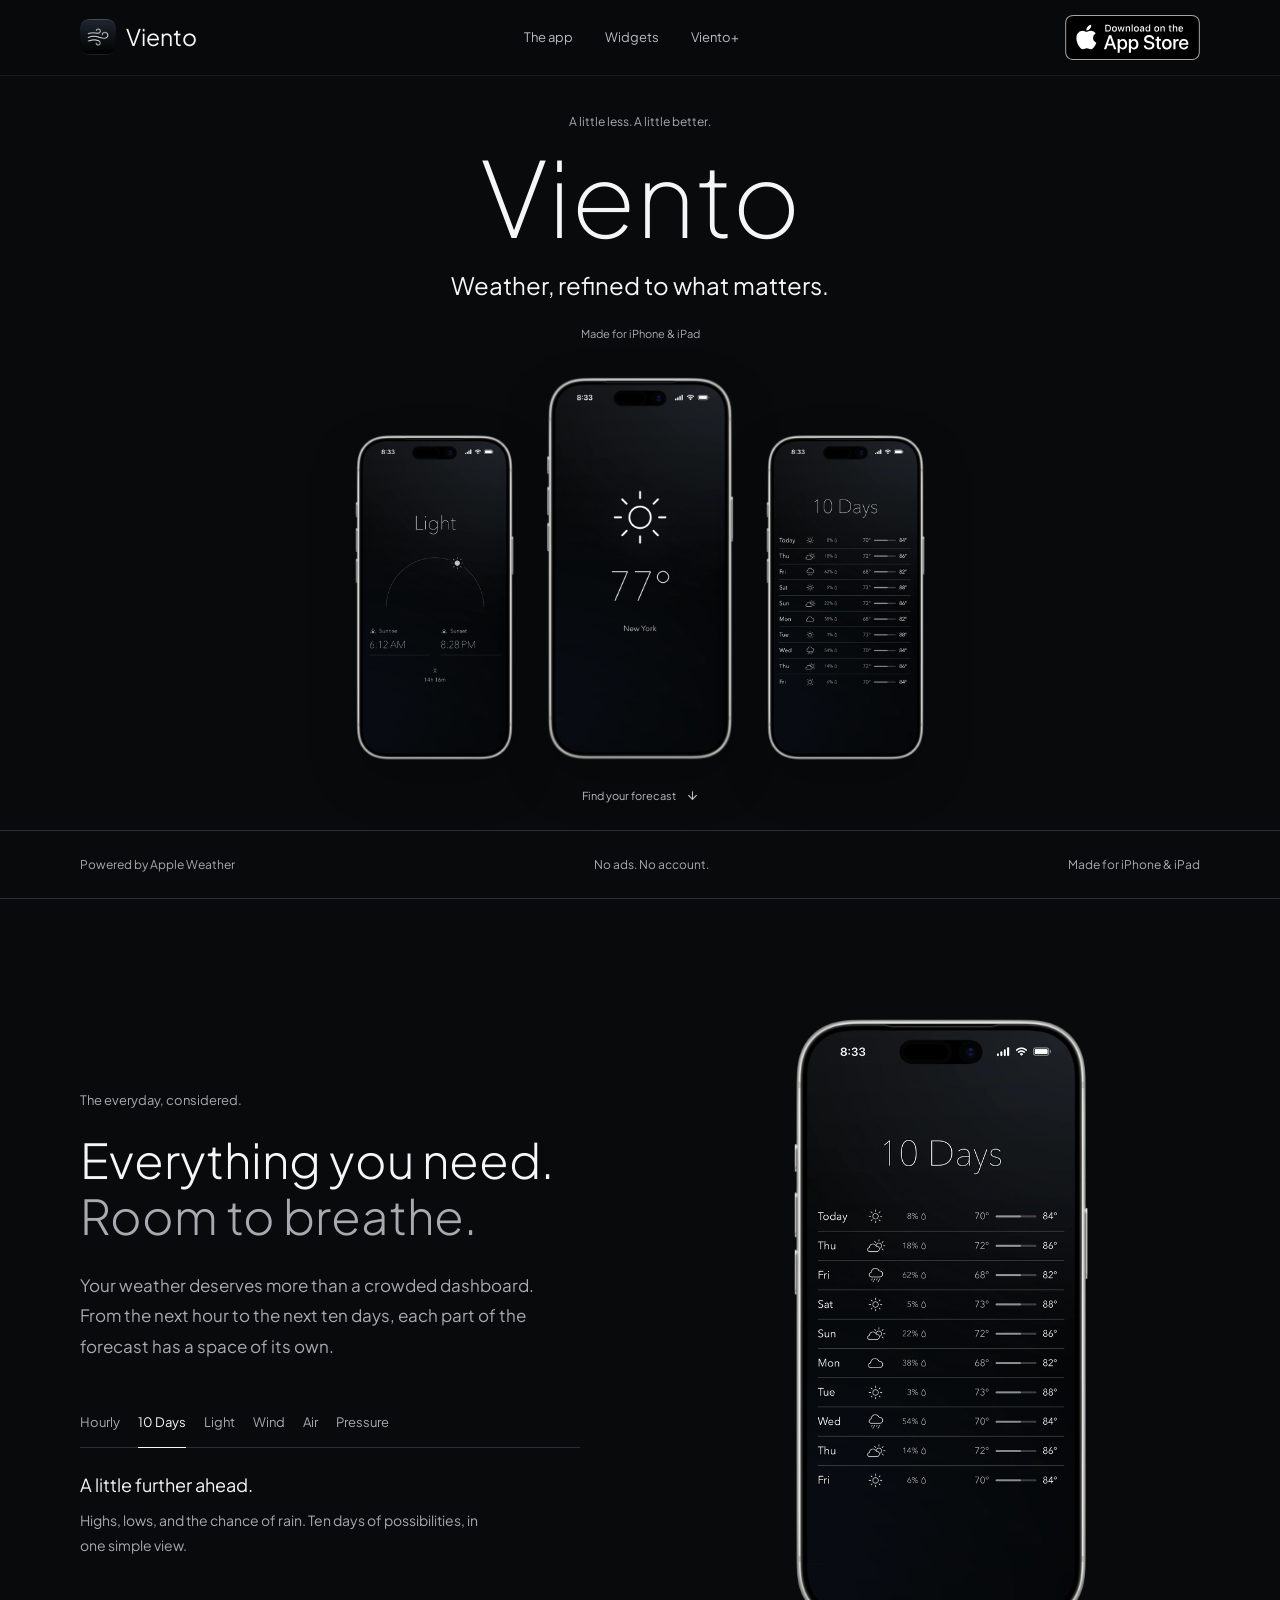
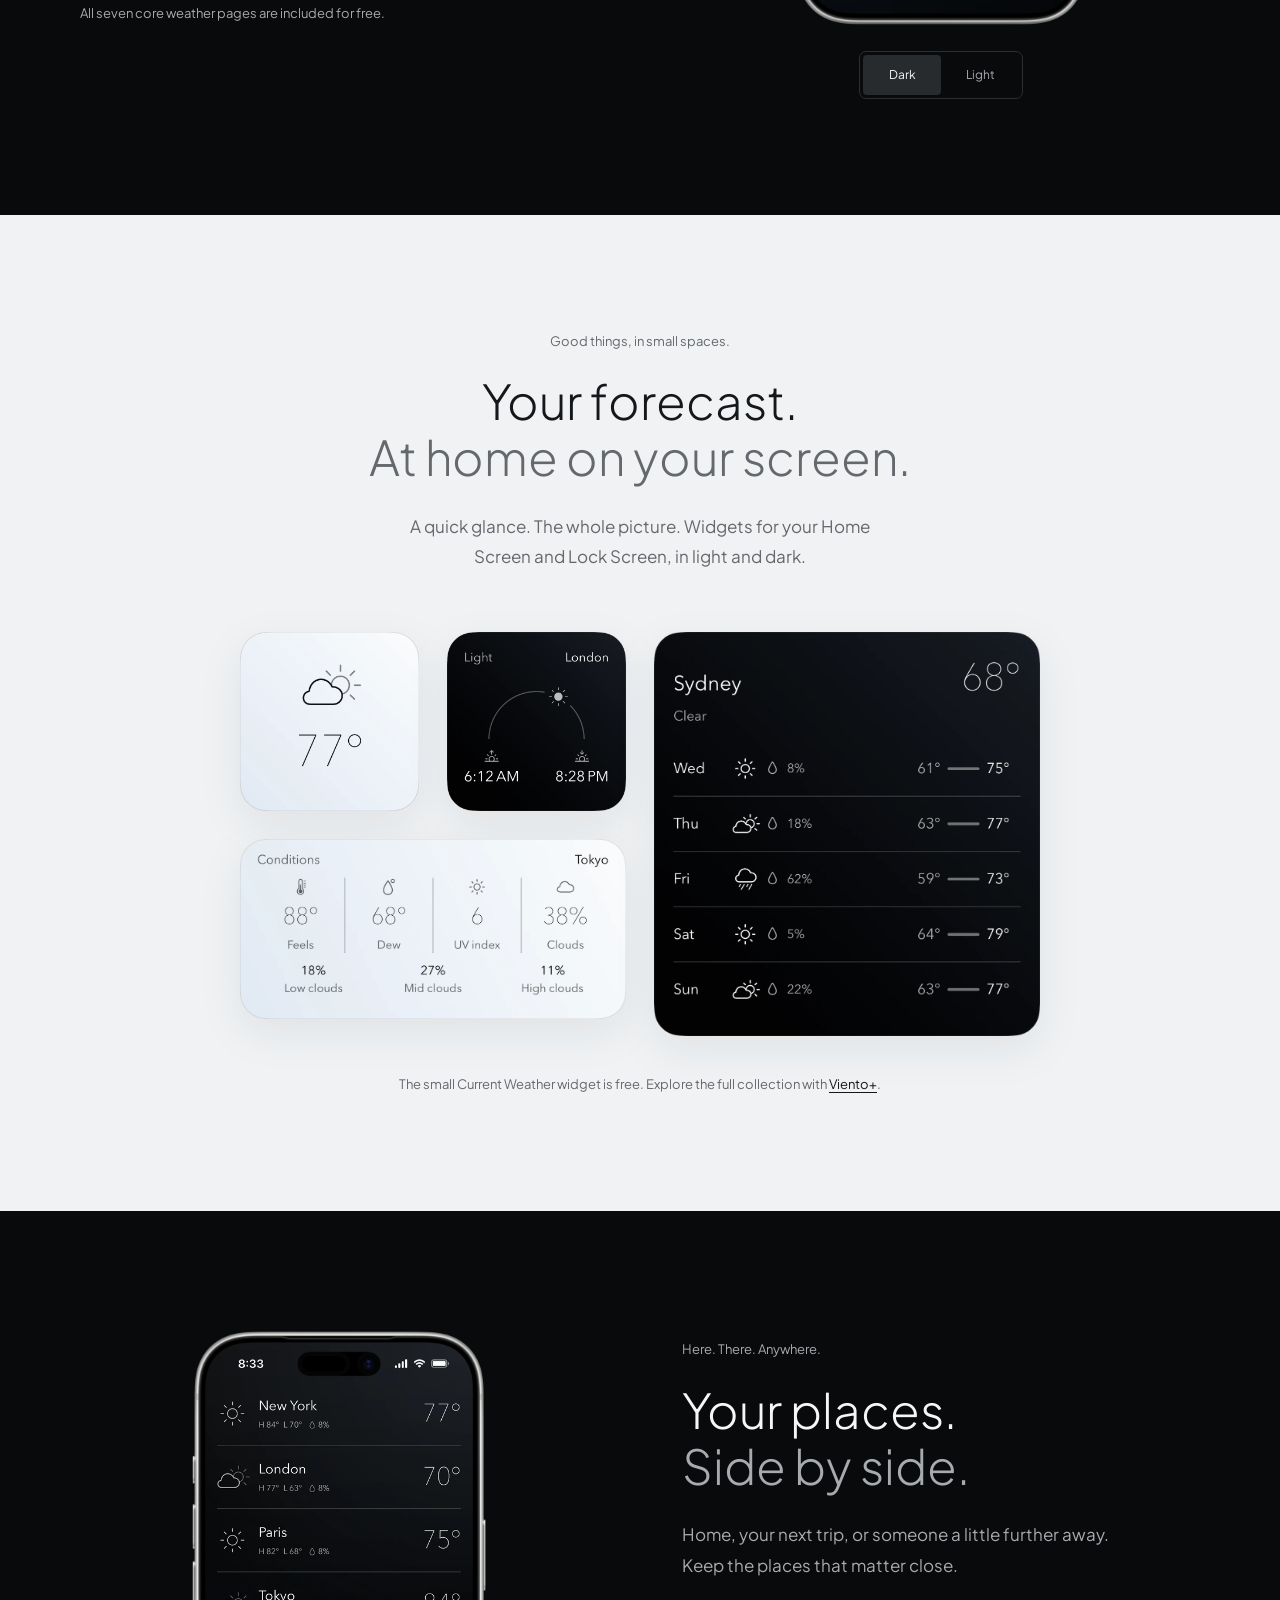
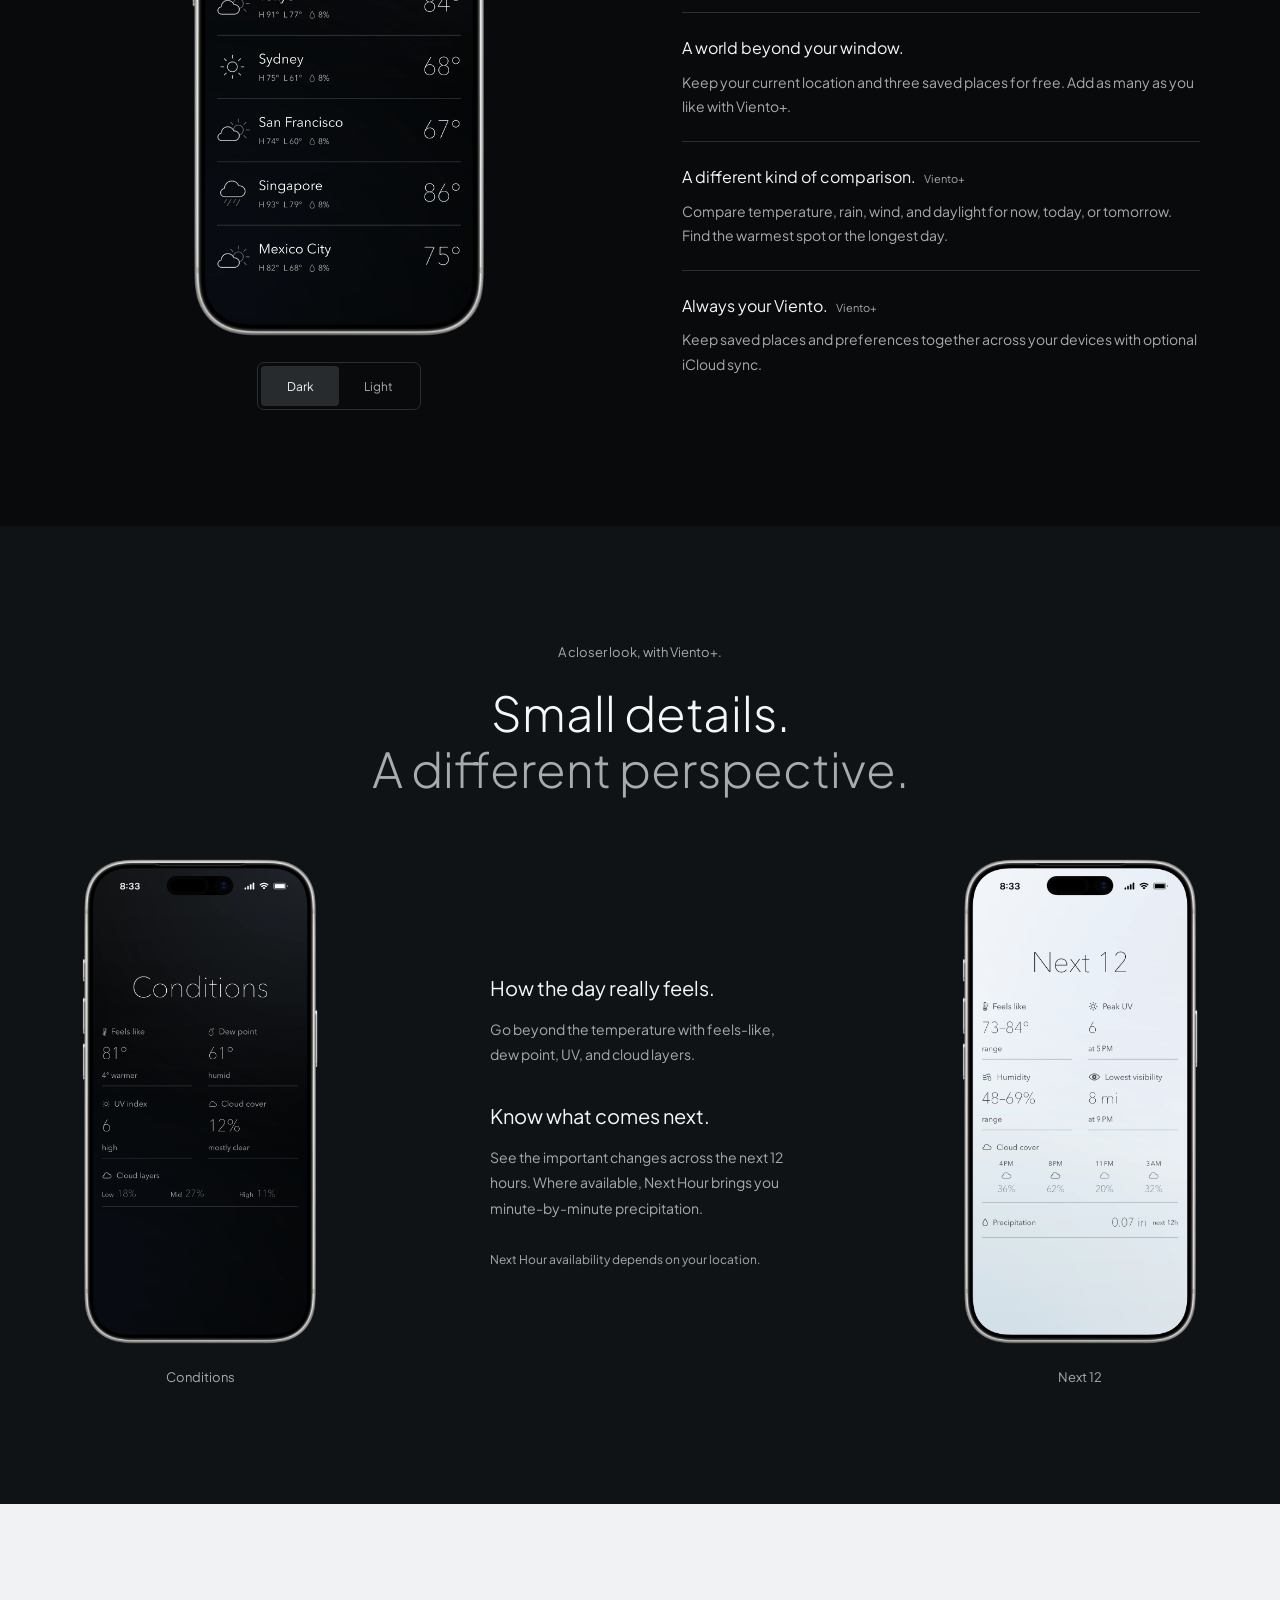
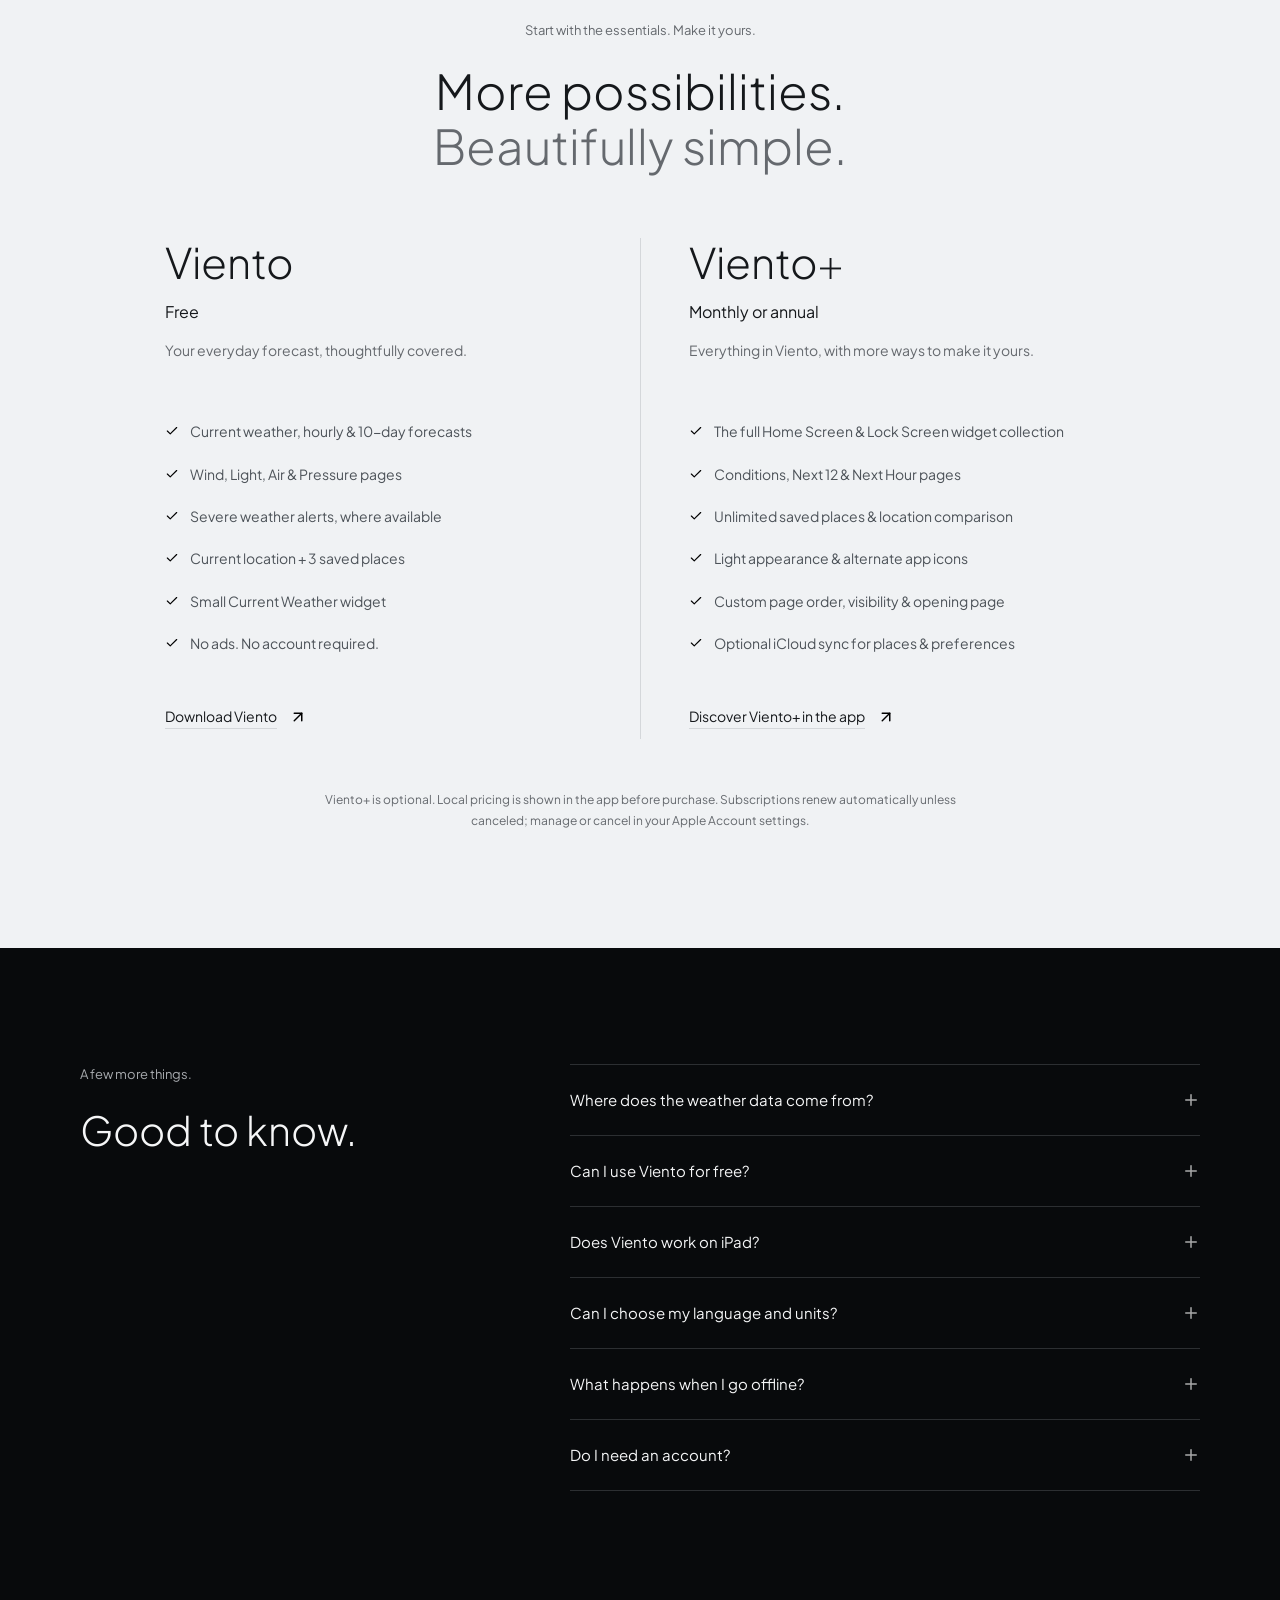
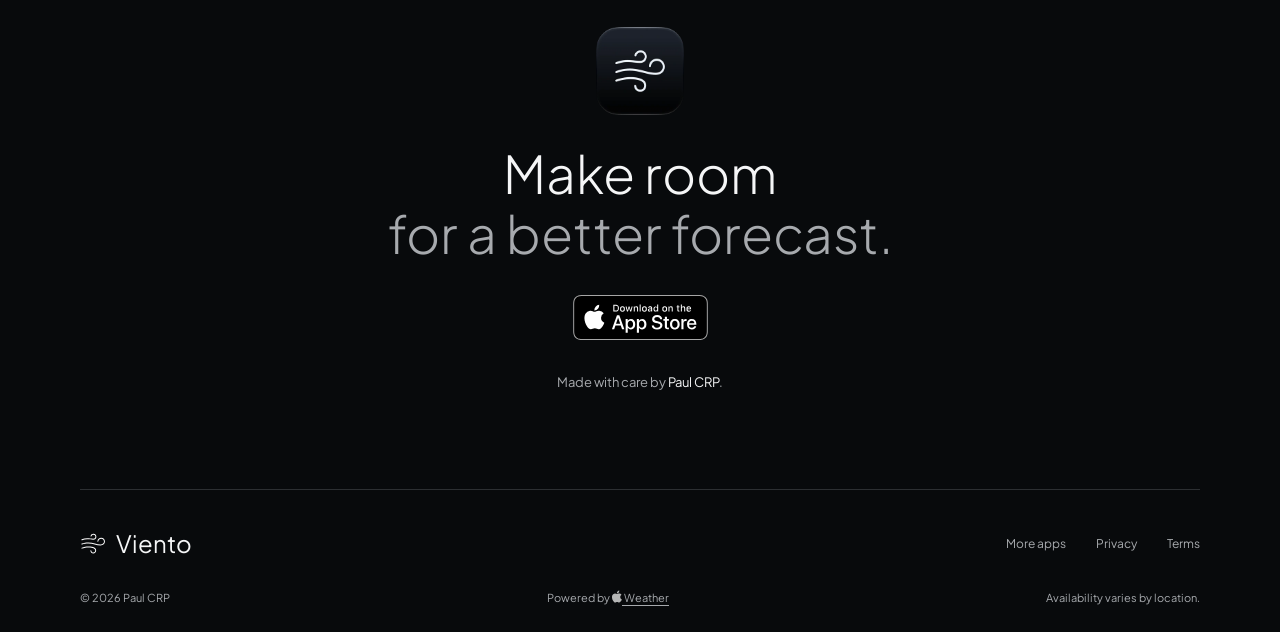
==== index.html @ 46dcd16f "Add Viento wind mark to footer" ====
<!doctype html>
<html lang="en">
  <head>
    <meta charset="utf-8" />
    <meta name="viewport" content="width=device-width, initial-scale=1" />
    <title>Viento | Minimal weather for iPhone &amp; iPad</title>
    <meta name="description" content="Weather, refined to what matters. Discover Viento: a minimal weather app for iPhone and iPad, with hourly and 10-day forecasts, beautiful widgets, and Apple Weather data." />
    <meta name="robots" content="index,follow,max-image-preview:large,max-snippet:-1,max-video-preview:-1" />
    <meta name="theme-color" content="#080a0c" />
    <meta name="apple-itunes-app" content="app-id=6770246185" />
    <link rel="canonical" href="https://vientoweather.com/" />
    <link rel="icon" type="image/png" href="images/optimized/viento-icon-128.png?v=20260901-2" />
    <link rel="shortcut icon" href="favicon.ico" />
    <link rel="apple-touch-icon" href="images/optimized/viento-icon-256.png?v=20260901-2" />
    <link rel="manifest" href="site.webmanifest" />
    <meta property="og:type" content="website" />
    <meta property="og:site_name" content="Viento" />
    <meta property="og:title" content="Viento. Weather, refined to what matters." />
    <meta property="og:description" content="A beautifully simple weather app for iPhone and iPad. Forecasts, widgets, and the details that make your day." />
    <meta property="og:url" content="https://vientoweather.com/" />
    <meta property="og:image" content="https://vientoweather.com/images/optimized/viento-icon-256.png?v=20260901-2" />
    <meta property="og:image:width" content="256" />
    <meta property="og:image:height" content="256" />
    <meta property="og:image:alt" content="Viento's silver wind symbol on a dark app icon" />
    <meta name="twitter:card" content="summary" />
    <meta name="twitter:title" content="Viento. Weather, refined to what matters." />
    <meta name="twitter:description" content="Minimal weather. Beautiful widgets. Made for iPhone and iPad." />
    <meta name="twitter:image" content="https://vientoweather.com/images/optimized/viento-icon-256.png?v=20260901-2" />
    <link rel="stylesheet" href="assets/css/viento.css" />
    <script src="assets/js/viento-previews.js" defer></script>
    <script src="assets/js/viento.js" defer></script>
    <script src="assets/js/analytics.js" defer></script>
    <script type="application/ld+json">
      {
        "@context": "https://schema.org",
        "@type": "SoftwareApplication",
        "@id": "https://vientoweather.com/#app",
        "name": "Viento",
        "url": "https://vientoweather.com/",
        "description": "A minimal weather app for iPhone and iPad with hourly and 10-day forecasts, widgets, and Apple Weather data. Free to download with optional Viento+ subscriptions.",
        "image": "https://vientoweather.com/images/optimized/viento-icon-256.png?v=20260901-2",
        "operatingSystem": "iOS 18.0 or later, iPadOS 18.0 or later",
        "applicationCategory": "WeatherApplication",
        "inLanguage": ["en", "es", "de", "fr", "it", "pt-BR"],
        "downloadUrl": "https://apps.apple.com/app/viento-minimal-weather/id6770246185",
        "author": {"@type": "Person", "name": "Paul Crapatureanu", "url": "https://paulcrp.com/"},
        "offers": {"@type": "Offer", "price": "0", "priceCurrency": "USD", "description": "Free download. Optional monthly and annual Viento+ subscriptions."}
      }
    </script>
  </head>
  <body>
    <a class="skip-link" href="#main">Skip to content</a>
    <header class="site-header">
      <nav class="navigation wrap" aria-label="Viento navigation">
        <a class="brand" href="#top" aria-label="Viento, back to top">
          <img src="images/viento/icon-96.webp" width="36" height="36" alt="" />
          <span>Viento</span>
        </a>
        <div class="navigation-links">
          <a href="#forecast">The app</a>
          <a href="#widgets">Widgets</a>
          <a href="#plus">Viento+</a>
        </div>
        <a class="store-link" href="https://apps.apple.com/app/viento-minimal-weather/id6770246185" target="_blank" rel="noopener noreferrer"><img src="images/viento/app-store.svg" width="150" height="50" alt="Download on the App Store" /></a>
      </nav>
    </header>

    <main id="main">
      <section class="hero" id="top" aria-labelledby="hero-title">
        <div class="hero-copy">
          <p class="eyebrow">A little less. A little better.</p>
          <h1 id="hero-title">Viento</h1>
          <p class="hero-tagline">Weather, refined to what matters.</p>
          <p class="hero-note">Made for iPhone &amp; iPad</p>
        </div>
        <div class="hero-devices" role="group" aria-label="Viento's Light, Current, and 10 Days pages">
          <div class="phone hero-phone hero-phone-side">
            <img class="phone-screen" src="images/viento/light-dark-480.webp" width="1206" height="2622" alt="Sunrise, sunset, and the sun's position on Viento's Light page" decoding="async" />
            <img class="phone-frame" src="images/viento/iphone-silver-800.webp" width="1350" height="2760" alt="" decoding="async" />
          </div>
          <div class="phone hero-phone hero-phone-main">
            <img class="phone-screen" src="images/viento/current-480.webp" width="1206" height="2622" alt="Viento's minimal current weather: a sun symbol, 77 degrees, and New York" fetchpriority="high" />
            <img class="phone-frame" src="images/viento/iphone-silver-800.webp" width="1350" height="2760" alt="" />
          </div>
          <div class="phone hero-phone hero-phone-side">
            <img class="phone-screen" id="hero-daily-image" src="images/viento/daily-dark-480.webp" width="1206" height="2622" alt="Viento's 10-day forecast with highs, lows, and rain chances" decoding="async" />
            <img class="phone-frame" src="images/viento/iphone-silver-800.webp" width="1350" height="2760" alt="" decoding="async" />
          </div>
        </div>
        <a class="hero-explore" href="#forecast">Find your forecast <img class="icon" src="images/viento/arrow-down.svg" width="16" height="16" alt="" /></a>
      </section>

      <div class="essentials-bar">
        <div class="wrap essentials-inner"><span>Powered by Apple Weather</span><span>No ads. No account.</span><span>Made for iPhone &amp; iPad</span></div>
      </div>

      <section class="forecast-section section wrap" id="forecast" aria-labelledby="forecast-title">
        <div class="forecast-copy reveal">
          <p class="eyebrow">The everyday, considered.</p>
          <h2 id="forecast-title">Everything you need.<br /><span class="muted">Room to breathe.</span></h2>
          <p class="section-description">Your weather deserves more than a crowded dashboard. From the next hour to the next ten days, each part of the forecast has a space of its own.</p>
          <div class="forecast-tabs" role="tablist" aria-label="Explore weather pages">
            <button type="button" id="tab-hourly" role="tab" aria-selected="false" aria-controls="forecast-panel" tabindex="-1" data-page="hourly">Hourly</button>
            <button type="button" id="tab-daily" role="tab" aria-selected="true" aria-controls="forecast-panel" data-page="daily">10 Days</button>
            <button type="button" id="tab-light" role="tab" aria-selected="false" aria-controls="forecast-panel" tabindex="-1" data-page="light">Light</button>
            <button type="button" id="tab-wind" role="tab" aria-selected="false" aria-controls="forecast-panel" tabindex="-1" data-page="wind">Wind</button>
            <button type="button" id="tab-air" role="tab" aria-selected="false" aria-controls="forecast-panel" tabindex="-1" data-page="air">Air</button>
            <button type="button" id="tab-pressure" role="tab" aria-selected="false" aria-controls="forecast-panel" tabindex="-1" data-page="pressure">Pressure</button>
          </div>
          <div class="forecast-caption" aria-live="polite" aria-atomic="true">
            <h3 id="forecast-caption-title">A little further ahead.</h3>
            <p id="forecast-caption-text">Highs, lows, and the chance of rain. Ten days of possibilities, in one simple view.</p>
          </div>
          <p class="small-note">All seven core weather pages are included for free.</p>
        </div>
        <div class="forecast-visual reveal" id="forecast-panel" role="tabpanel" aria-labelledby="tab-daily" tabindex="0">
          <div class="phone forecast-phone">
            <img class="phone-screen" id="forecast-image" src="images/viento/daily-dark-800.webp" srcset="images/viento/daily-dark-480.webp 480w, images/viento/daily-dark-800.webp 800w" sizes="(max-width: 700px) 260px, 300px" width="1206" height="2622" alt="Viento's 10-day forecast showing daily temperatures, weather conditions, and rain chances" loading="lazy" decoding="async" />
            <img class="phone-frame" src="images/viento/iphone-silver-800.webp" width="1350" height="2760" alt="" loading="lazy" decoding="async" />
          </div>
          <div class="appearance-toggle" id="forecast-appearance" role="group" aria-label="Forecast screenshot appearance" hidden>
            <button type="button" data-appearance="dark" aria-pressed="true">Dark</button>
            <button type="button" data-appearance="light" aria-pressed="false">Light</button>
          </div>
        </div>
      </section>

      <section class="widget-section light-section section" id="widgets" aria-labelledby="widgets-title">
        <div class="wrap">
          <div class="section-heading reveal">
            <p class="eyebrow">Good things, in small spaces.</p>
            <h2 id="widgets-title">Your forecast.<br /><span class="muted">At home on your screen.</span></h2>
            <p class="section-description">A quick glance. The whole picture. Widgets for your Home Screen and Lock Screen, in light and dark.</p>
          </div>
          <div class="widget-composition reveal" role="group" aria-label="A selection of Viento Home Screen widgets">
            <div class="widget-left">
              <img class="widget-small" src="images/viento/widget-current-632.webp" width="632" height="632" alt="Free Current Weather widget: partly sunny and 77 degrees, in light appearance" loading="lazy" decoding="async" />
              <img class="widget-small" src="images/viento/widget-light-632.webp" width="632" height="632" alt="Viento+ Light widget showing sunrise and sunset in London, in dark appearance" loading="lazy" decoding="async" />
              <img class="widget-medium" src="images/viento/widget-conditions-1000.webp" width="1352" height="632" alt="Viento+ Conditions widget showing feels-like temperature, dew point, UV index, and cloud layers in Tokyo" loading="lazy" decoding="async" />
            </div>
            <img class="widget-large" src="images/viento/widget-forecast-1000.webp" width="1352" height="1416" alt="Viento+ Forecast widget showing Sydney's current temperature and five-day forecast, in dark appearance" loading="lazy" decoding="async" />
          </div>
          <p class="widget-note">The small Current Weather widget is free. Explore the full collection with <a href="#plus">Viento+</a>.</p>
        </div>
      </section>

      <section class="places-section section wrap" aria-labelledby="places-title">
        <div class="places-visual reveal">
          <div class="phone places-phone">
            <img class="phone-screen" id="places-image" src="images/viento/places-dark-800.webp" srcset="images/viento/places-dark-480.webp 480w, images/viento/places-dark-800.webp 800w" sizes="(max-width: 700px) 260px, 300px" width="1206" height="2622" alt="Viento's compact Compare view showing temperatures, highs, lows, and rain chances for eight places" loading="lazy" decoding="async" />
            <img class="phone-frame" src="images/viento/iphone-silver-800.webp" width="1350" height="2760" alt="" loading="lazy" decoding="async" />
          </div>
          <div class="appearance-toggle" id="places-appearance" role="group" aria-label="Places screenshot appearance" hidden>
            <button type="button" data-appearance="dark" aria-pressed="true">Dark</button>
            <button type="button" data-appearance="light" aria-pressed="false">Light</button>
          </div>
        </div>
        <div class="places-copy reveal">
          <p class="eyebrow">Here. There. Anywhere.</p>
          <h2 id="places-title">Your places.<br /><span class="muted">Side by side.</span></h2>
          <p class="section-description">Home, your next trip, or someone a little further away. Keep the places that matter close.</p>
          <div class="feature-lines">
            <div><h3>A world beyond your window.</h3><p>Keep your current location and three saved places for free. Add as many as you like with Viento+.</p></div>
            <div><h3>A different kind of comparison. <span class="plus-label">Viento+</span></h3><p>Compare temperature, rain, wind, and daylight for now, today, or tomorrow. Find the warmest spot or the longest day.</p></div>
            <div><h3>Always your Viento. <span class="plus-label">Viento+</span></h3><p>Keep saved places and preferences together across your devices with optional iCloud sync.</p></div>
          </div>
        </div>
      </section>

      <section class="details-section section" aria-labelledby="details-title">
        <div class="wrap">
          <div class="section-heading reveal">
            <p class="eyebrow">A closer look, with Viento+.</p>
            <h2 id="details-title">Small details.<br /><span class="muted">A different perspective.</span></h2>
          </div>
          <div class="details-layout">
            <figure class="detail-device reveal">
              <div class="phone">
                <img class="phone-screen" src="images/viento/conditions-800.webp" width="1206" height="2622" alt="Viento's Conditions page with feels-like temperature, dew point, UV index, and cloud layers" loading="lazy" decoding="async" />
                <img class="phone-frame" src="images/viento/iphone-silver-800.webp" width="1350" height="2760" alt="" loading="lazy" decoding="async" />
              </div>
              <figcaption>Conditions</figcaption>
            </figure>
            <div class="details-copy reveal">
              <div><h3>How the day really feels.</h3><p>Go beyond the temperature with feels-like, dew point, UV, and cloud layers.</p></div>
              <div><h3>Know what comes next.</h3><p>See the important changes across the next 12 hours. Where available, Next Hour brings you minute-by-minute precipitation.</p></div>
              <p class="small-note">Next Hour availability depends on your location.</p>
            </div>
            <figure class="detail-device reveal">
              <div class="phone">
                <img class="phone-screen" src="images/viento/next-12-800.webp" width="1206" height="2622" alt="Viento's Next 12 page summarizing temperature, rain, peak UV, wind, and cloud changes" loading="lazy" decoding="async" />
                <img class="phone-frame" src="images/viento/iphone-silver-800.webp" width="1350" height="2760" alt="" loading="lazy" decoding="async" />
              </div>
              <figcaption>Next 12</figcaption>
            </figure>
          </div>
        </div>
      </section>

      <section class="plus-section light-section section" id="plus" aria-labelledby="plus-title">
        <div class="wrap">
          <div class="section-heading reveal">
            <p class="eyebrow">Start with the essentials. Make it yours.</p>
            <h2 id="plus-title">More possibilities.<br /><span class="muted">Beautifully simple.</span></h2>
          </div>
          <div class="plans reveal">
            <div class="plan">
              <h3>Viento</h3>
              <p class="plan-price">Free</p>
              <p class="plan-description">Your everyday forecast, thoughtfully covered.</p>
              <ul class="feature-list">
                <li>Current weather, hourly &amp; 10-day forecasts</li>
                <li>Wind, Light, Air &amp; Pressure pages</li>
                <li>Severe weather alerts, where available</li>
                <li>Current location + 3 saved places</li>
                <li>Small Current Weather widget</li>
                <li>No ads. No account required.</li>
              </ul>
              <a class="text-link" href="https://apps.apple.com/app/viento-minimal-weather/id6770246185" target="_blank" rel="noopener noreferrer">Download Viento <img class="icon" src="images/viento/arrow-up-right.svg" width="18" height="18" alt="" /></a>
            </div>
            <div class="plan plan-plus">
              <h3>Viento<span class="wordmark-plus">+</span></h3>
              <p class="plan-price">Monthly or annual</p>
              <p class="plan-description">Everything in Viento, with more ways to make it yours.</p>
              <ul class="feature-list">
                <li>The full Home Screen &amp; Lock Screen widget collection</li>
                <li>Conditions, Next 12 &amp; Next Hour pages</li>
                <li>Unlimited saved places &amp; location comparison</li>
                <li>Light appearance &amp; alternate app icons</li>
                <li>Custom page order, visibility &amp; opening page</li>
                <li>Optional iCloud sync for places &amp; preferences</li>
              </ul>
              <a class="text-link" href="https://apps.apple.com/app/viento-minimal-weather/id6770246185" target="_blank" rel="noopener noreferrer">Discover Viento+ in the app <img class="icon" src="images/viento/arrow-up-right.svg" width="18" height="18" alt="" /></a>
            </div>
          </div>
          <p class="subscription-note">Viento+ is optional. Local pricing is shown in the app before purchase. Subscriptions renew automatically unless canceled; manage or cancel in your Apple Account settings.</p>
        </div>
      </section>

      <section class="faq-section section wrap" aria-labelledby="faq-title">
        <div class="faq-heading reveal"><p class="eyebrow">A few more things.</p><h2 id="faq-title">Good to know.</h2></div>
        <div class="faq-list reveal">
          <details><summary>Where does the weather data come from?<img class="icon" src="images/viento/plus.svg" width="20" height="20" alt="" /></summary><p>Viento uses Apple Weather through WeatherKit. Data and feature availability vary by location. Severe weather alerts and minute-by-minute precipitation are available only in supported regions.</p></details>
          <details><summary>Can I use Viento for free?<img class="icon" src="images/viento/plus.svg" width="20" height="20" alt="" /></summary><p>Yes. Current, Hourly, 10 Days, Wind, Light, Air, and Pressure are free, along with three saved places in addition to your current location and the small Current Weather widget. Viento+ is an optional monthly or annual subscription.</p></details>
          <details><summary>Does Viento work on iPad?<img class="icon" src="images/viento/plus.svg" width="20" height="20" alt="" /></summary><p>Yes. Viento is available for iPhone and iPad running iOS 18 or iPadOS 18 and later.</p></details>
          <details><summary>Can I choose my language and units?<img class="icon" src="images/viento/plus.svg" width="20" height="20" alt="" /></summary><p>Viento speaks English, Spanish, German, French, Italian, and Brazilian Portuguese. Units start with your regional preferences, and you can change temperature, wind, precipitation, distance, and pressure units in Settings.</p></details>
          <details><summary>What happens when I go offline?<img class="icon" src="images/viento/plus.svg" width="20" height="20" alt="" /></summary><p>Previously loaded forecasts remain available when your connection drops. Viento lets you know when it cannot refresh, so you can distinguish saved weather from a fresh update.</p></details>
          <details><summary>Do I need an account?<img class="icon" src="images/viento/plus.svg" width="20" height="20" alt="" /></summary><p>No Viento account is needed, and there are no ads. Your settings and saved places are stored locally first. With Viento+, you can choose to sync them using your own iCloud account.</p></details>
        </div>
      </section>

      <section class="download-section section" id="download" aria-labelledby="download-title">
        <div class="wrap reveal">
          <img class="download-icon" src="images/viento/icon-256.webp" width="88" height="88" alt="Viento app icon" loading="lazy" />
          <h2 id="download-title">Make room<br /><span class="muted">for a better forecast.</span></h2>
          <a class="store-link" href="https://apps.apple.com/app/viento-minimal-weather/id6770246185" target="_blank" rel="noopener noreferrer"><img src="images/viento/app-store.svg" width="135" height="45" alt="Download Viento on the App Store" loading="lazy" /></a>
          <p class="small-note">Made with care by <a href="https://paulcrp.com">Paul CRP</a>.</p>
        </div>
      </section>
    </main>

    <footer class="footer wrap">
      <div class="footer-top"><a class="footer-brand" href="#top"><img src="images/viento/wind-thin.svg" width="27" height="23" alt="" />Viento</a><nav aria-label="Footer"><a href="https://paulcrp.com">More apps</a><a href="viento_privacypolicy.html">Privacy</a><a href="https://www.apple.com/legal/internet-services/itunes/dev/stdeula/" target="_blank" rel="noopener noreferrer">Terms</a></nav></div>
      <div class="footer-bottom"><p>&copy; 2026 Paul CRP</p><p>Powered by <a class="weather-attribution" href="https://weatherkit.apple.com/legal-attribution.html" target="_blank" rel="noopener noreferrer" aria-label="Apple Weather"><img src="images/viento/apple-mark.svg" width="10" height="13" alt="" /> Weather</a></p><p>Availability varies by location.</p></div>
    </footer>
  </body>
</html>
---- assets/css/viento.css ----
@font-face {
  font-family: "Viento Fallback";
  src: url("../fonts/plus-jakarta-sans-latin.woff2") format("woff2");
  font-style: normal;
  font-weight: 200 800;
  font-display: swap;
}

:root {
  color-scheme: dark;
  --background: #080a0c;
  --surface: #101315;
  --text: #f5f6f7;
  --secondary: #a7aaae;
  --line: #2c2f32;
  --ease: cubic-bezier(.22, 1, .36, 1);
  font-family: "Avenir Next", Avenir, "Viento Fallback", sans-serif;
  color: var(--text);
  background: var(--background);
  font-synthesis: none;
  letter-spacing: 0;
  -webkit-font-smoothing: antialiased;
}

* { box-sizing: border-box; }
html { scroll-behavior: smooth; scroll-padding-top: 96px; }
body { margin: 0; font-size: 16px; line-height: 1.6; }
button, a { -webkit-tap-highlight-color: transparent; }
a { color: inherit; text-decoration: none; }
button { color: inherit; font: inherit; cursor: pointer; }
img { display: block; max-width: 100%; }
button, input, summary, a { touch-action: manipulation; }
button:focus-visible, a:focus-visible, summary:focus-visible, [tabindex="0"]:focus-visible { outline: 2px solid currentColor; outline-offset: 6px; }
[hidden] { display: none !important; }
figure, h1, h2, h3, p { margin: 0; }
h1, h2, h3 { font-weight: 400; line-height: 1.16; text-wrap: balance; }
h2 { font-size: 48px; font-weight: 300; }
h3 { font-size: 19px; }
.wrap { width: min(1120px, calc(100% - 80px)); margin-inline: auto; }
.section { padding-block: 116px; }
.muted { color: var(--secondary); }
.eyebrow { font-size: 13px; color: var(--secondary); margin-bottom: 22px; }
.section-description { color: var(--secondary); font-size: 17px; line-height: 1.8; max-width: 470px; margin-top: 26px; text-wrap: pretty; }
.section-heading { text-align: center; }
.section-heading .section-description { margin-inline: auto; max-width: 480px; }
.small-note { color: var(--secondary); font-size: 13px; line-height: 1.7; }
.small-note a { color: var(--text); }
.icon { flex: 0 0 auto; width: 18px; height: 18px; filter: invert(1); }
.skip-link { position: fixed; left: 20px; top: -100px; background: #fff; color: #000; padding: 12px 18px; z-index: 100; }
.skip-link:focus { top: 15px; }

.site-header { height: 76px; position: sticky; top: 0; background: rgb(8 10 12 / 91%); backdrop-filter: blur(18px); z-index: 30; border-bottom: 1px solid rgb(255 255 255 / 7%); }
.navigation { display: flex; align-items: center; justify-content: space-between; height: 100%; gap: 28px; }
.brand { display: flex; align-items: center; gap: 10px; font-size: 23px; }
.brand img { border-radius: 8px; }
.navigation-links { display: flex; align-items: center; gap: 32px; font-size: 13px; color: #b9bcc0; }
.navigation-links a { transition: color .2s ease; }
.navigation-links a:hover { color: #fff; }
.button { display: inline-flex; justify-content: center; align-items: center; gap: 10px; padding: 11px 20px; min-height: 44px; border-radius: 6px; border: 1px solid #575b60; transition: background .2s ease, transform .2s ease; }
.button-small { font-size: 12px; padding: 8px 16px; }
.button:hover { background: #24272a; }
.button:active, .store-link:active { transform: scale(.97); }
.button .icon, .text-link .icon { transition: transform .3s var(--ease); }
.button:hover .icon, .text-link:hover .icon { transform: translate(2px, -2px); }
.store-link { display: inline-block; transition: opacity .2s ease, transform .2s ease; }
.store-link:hover { opacity: .8; }
.store-link img { width: 150px; height: 50px; }
.navigation .store-link { flex-shrink: 0; line-height: 0; }
.navigation .store-link img { width: 135px; height: 45px; }

.hero { padding: 36px 24px 24px; text-align: center; overflow: hidden; }
.hero-copy .eyebrow { margin: 0 0 8px; font-size: 12px; }
.hero h1 { font-size: 104px; font-weight: 200; line-height: 1.1; }
.hero-tagline { font-size: 24px; font-weight: 400; margin: 12px auto 21px; text-wrap: balance; }
.hero-note { font-size: 11px; color: var(--secondary); margin-top: 9px; }
.hero-devices { display: flex; justify-content: center; align-items: flex-end; gap: 30px; height: min(390px, 43svh); margin: 32px auto 0; }
.phone { position: relative; aspect-ratio: 1350 / 2760; flex-shrink: 0; }
.phone-screen { position: absolute; left: 4.3764%; top: 2.0319%; width: 91.2472%; height: 95.9362%; object-fit: cover; border-radius: 15.83% / 7.3645%; }
.phone-frame { position: absolute; inset: 0; width: 100%; height: 100%; pointer-events: none; }
.hero-phone { height: 100%; width: auto; filter: drop-shadow(0 20px 24px rgb(0 0 0 / 24%)); }
.hero-phone-side { height: 85%; margin-bottom: 0; }
.hero-explore { display: inline-flex; gap: 10px; align-items: center; font-size: 11px; color: #b9bcc0; margin-top: 25px; }
.hero-explore .icon { width: 13px; height: 13px; opacity: .75; }
.essentials-bar { border-block: 1px solid var(--line); }
.essentials-inner { display: flex; justify-content: space-between; gap: 20px; padding-block: 24px; font-size: 12px; color: var(--secondary); }

.forecast-section { display: grid; grid-template-columns: 1fr 1fr; align-items: center; gap: 84px; }
.forecast-copy { max-width: 500px; }
.forecast-visual { display: flex; flex-direction: column; align-items: center; justify-content: center; gap: 22px; padding-inline: 24px; }
.forecast-phone, .places-phone { width: 300px; }
.forecast-tabs { display: flex; flex-wrap: wrap; gap: 0 18px; margin-top: 40px; border-bottom: 1px solid var(--line); }
.forecast-tabs button { border: 0; border-bottom: 1px solid transparent; margin-bottom: -1px; padding: 10px 0 15px; background: transparent; font-size: 13px; min-height: 44px; color: var(--secondary); white-space: nowrap; transition: color .25s ease, border-color .25s ease; }
.forecast-tabs button:hover, .forecast-tabs button[aria-selected="true"] { color: var(--text); }
.forecast-tabs button[aria-selected="true"] { border-bottom-color: var(--text); }
.forecast-caption { min-height: 136px; padding-top: 27px; }
.forecast-caption h3 { font-size: 18px; }
.forecast-caption p { color: var(--secondary); font-size: 14px; line-height: 1.8; max-width: 410px; margin-top: 12px; }
.forecast-copy > .small-note { margin-top: 18px; }
#forecast-image { transition: opacity .16s ease; }
.forecast-tabs button:disabled { color: var(--secondary); opacity: .45; cursor: default; }
.appearance-toggle { display: inline-flex; flex-shrink: 0; padding: 3px; border: 1px solid var(--line); border-radius: 7px; }
.appearance-toggle button { width: 78px; min-height: 40px; padding: 7px 12px; border: 0; border-radius: 4px; background: transparent; color: var(--secondary); font-size: 12px; transition: color .25s ease, background .3s ease, transform .2s ease; }
.appearance-toggle button[aria-pressed="true"] { background: #272b2e; color: var(--text); }
.appearance-toggle button:hover:not(:disabled) { color: var(--text); }
.appearance-toggle button:active:not(:disabled) { transform: scale(.95); }
.appearance-toggle button:disabled { opacity: .4; cursor: default; }

.light-section { color-scheme: light; --background: #f0f2f4; --text: #15181b; --secondary: #65696e; --line: #d4d7da; background: var(--background); color: var(--text); }
.light-section .icon { filter: none; }
.widget-composition { display: grid; grid-template-columns: 1fr 1fr; gap: 28px; max-width: 800px; margin: 60px auto 0; align-items: start; }
.widget-left { display: grid; grid-template-columns: 1fr 1fr; gap: 28px; }
.widget-composition img { width: 100%; height: auto; filter: drop-shadow(0 14px 20px rgb(19 26 34 / 7%)); }
.widget-medium { grid-column: 1 / -1; }
.widget-note { font-size: 13px; color: var(--secondary); text-align: center; margin-top: 38px; }
.widget-note a { color: var(--text); text-decoration: underline; text-underline-offset: 3px; }

.places-section { display: grid; grid-template-columns: 1fr 1fr; gap: 84px; align-items: center; }
.places-visual { display: flex; flex-direction: column; align-items: center; justify-content: center; gap: 22px; }
.feature-lines { margin-top: 32px; }
.feature-lines > div { border-top: 1px solid var(--line); padding: 22px 0; }
.feature-lines h3 { font-size: 16px; line-height: 1.6; }
.feature-lines p { font-size: 14px; line-height: 1.75; color: var(--secondary); margin-top: 9px; }
.plus-label { font-size: 11px; color: var(--secondary); white-space: nowrap; display: inline-block; margin-left: 5px; }
.details-section { background: var(--surface); }
.details-layout { display: grid; grid-template-columns: 240px minmax(240px, 300px) 240px; justify-content: space-between; align-items: center; gap: 32px; margin-top: 60px; }
.detail-device .phone { width: 100%; }
.detail-device figcaption { text-align: center; margin-top: 20px; color: var(--secondary); font-size: 13px; }
.details-copy > div + div { margin-top: 35px; }
.details-copy h3 { font-size: 20px; line-height: 1.4; }
.details-copy p { margin-top: 15px; font-size: 14px; color: var(--secondary); line-height: 1.8; }
.details-copy > .small-note { font-size: 12px; margin-top: 28px; }

.plans { display: grid; grid-template-columns: 1fr 1fr; margin: 64px auto 0; max-width: 950px; }
.plan { padding: 0 48px 0 0; }
.plan-plus { border-left: 1px solid var(--line); padding: 0 0 0 48px; }
.plan h3 { font-size: 42px; font-weight: 300; }
.wordmark-plus { font-weight: 200; }
.plan-price { font-size: 16px; margin-top: 12px; }
.plan-description { font-size: 14px; color: var(--secondary); margin-top: 15px; min-height: 46px; }
.feature-list { list-style: none; padding: 0; margin: 25px 0 30px; font-size: 14px; color: #4d5359; }
.feature-list li { padding: 10px 0 10px 25px; background: url("../../images/viento/check.svg") no-repeat left 14px / 14px; }
.text-link { display: inline-flex; align-items: center; gap: 12px; font-size: 14px; min-height: 44px; text-decoration: underline; text-decoration-color: var(--line); text-underline-offset: 6px; transition: text-decoration-color .2s ease; }
.text-link:hover { text-decoration-color: currentColor; }
.subscription-note { font-size: 12px; color: var(--secondary); max-width: 650px; margin: 50px auto 0; text-align: center; line-height: 1.8; }
.faq-section { display: grid; grid-template-columns: 1fr 1.5fr; gap: 70px; }
.faq-heading h2 { font-size: 40px; }
.faq-list details { border-bottom: 1px solid var(--line); }
.faq-list details:first-child { border-top: 1px solid var(--line); }
.faq-list summary { list-style: none; display: flex; align-items: center; justify-content: space-between; gap: 24px; padding-block: 23px; font-size: 15px; cursor: pointer; }
.faq-list summary::-webkit-details-marker { display: none; }
.faq-list summary .icon { opacity: .65; transition: transform .25s ease; }
.faq-list details[open] summary .icon { transform: rotate(45deg); }
.faq-list details p { color: var(--secondary); font-size: 14px; line-height: 1.85; padding: 0 35px 25px 0; }
.download-section { text-align: center; padding-top: 20px; padding-bottom: 96px; }
.download-icon { margin: 0 auto 28px; border-radius: 20%; }
.download-section h2 { font-size: 52px; }
.download-section .store-link { margin-top: 32px; }
.download-section .store-link img { width: 135px; height: 45px; }
.download-section .small-note { margin-top: 24px; }
.footer { border-top: 1px solid var(--line); padding: 34px 0 26px; }
.footer-top { display: flex; justify-content: space-between; align-items: center; gap: 25px; }
.footer-brand { display: inline-flex; align-items: center; gap: 9px; font-size: 24px; }
.footer-brand img { width: 27px; height: 23px; flex: 0 0 auto; }
.footer nav { display: flex; gap: 30px; font-size: 12px; color: var(--secondary); }
.footer a:hover { color: var(--text); }
.footer-bottom { display: flex; justify-content: space-between; gap: 20px; margin-top: 26px; font-size: 11px; color: var(--secondary); }
.footer-bottom a { text-decoration: underline; text-underline-offset: 3px; }
.weather-attribution { display: inline; white-space: nowrap; }
.weather-attribution img { display: inline-block; vertical-align: -1px; opacity: .7; }
.weather-attribution:hover img { opacity: 1; }
.reveal { opacity: 1; }
.reveal-pending { opacity: 0; transform: translateY(26px); }
.reveal-visible { opacity: 1; transform: translateY(0); transition: opacity .85s ease, transform .85s var(--ease); }

@keyframes arrive {
  from { opacity: 0; transform: translateY(20px); }
  to { opacity: 1; transform: translateY(0); }
}
@keyframes phone-arrive {
  from { opacity: 0; transform: translateY(56px); }
  to { opacity: 1; transform: translateY(0); }
}
@media (prefers-reduced-motion: no-preference) {
  .hero-copy > * { animation: arrive .95s var(--ease) both; }
  .hero-copy h1 { animation-delay: .05s; }
  .hero-tagline { animation-delay: .1s; }
  .hero-note { animation-delay: .15s; }
  .hero-phone { animation: phone-arrive 1.25s var(--ease) both; translate: 0 var(--hero-shift, 0px); }
  .hero-phone:first-child { animation-delay: .3s; }
  .hero-phone-main { animation-delay: .16s; translate: 0 calc(var(--hero-shift, 0px) * 1.65); }
  .hero-phone:last-child { animation-delay: .44s; }
  .hero-explore { animation: arrive 1s .6s var(--ease) both; }
  .widget-composition.reveal-visible img { animation: arrive .9s var(--ease) both; }
  .widget-composition.reveal-visible .widget-small:nth-child(2) { animation-delay: .1s; }
  .widget-composition.reveal-visible .widget-medium { animation-delay: .2s; }
  .widget-composition.reveal-visible .widget-large { animation-delay: .3s; }
  .reveal-visible .feature-lines > div { animation: arrive .8s var(--ease) both; }
  .reveal-visible .feature-lines > div:nth-child(2) { animation-delay: .1s; }
  .reveal-visible .feature-lines > div:nth-child(3) { animation-delay: .2s; }
  .faq-list details::details-content { transition: opacity .25s ease; }
}
@media (hover: hover) and (prefers-reduced-motion: no-preference) {
  .widget-composition img { transition: translate .65s var(--ease); }
  .widget-composition img:hover { translate: 0 -5px; }
}

@media (min-width: 1500px) and (min-height: 900px) {
  .hero { padding-top: 55px; }
  .hero-devices { height: min(480px, 43svh); margin-top: 42px; gap: 38px; }
}
@media (max-width: 1000px) {
  .wrap { width: calc(100% - 56px); }
  .section { padding-block: 88px; }
  h2 { font-size: 40px; }
  .forecast-section, .places-section { gap: 40px; }
  .forecast-tabs { gap: 0 12px; }
  .forecast-tabs button { font-size: 12px; }
  .forecast-phone, .places-phone { width: 270px; }
  .details-layout { grid-template-columns: minmax(160px, 220px) minmax(180px, 260px) minmax(160px, 220px); gap: 25px; }
  .plan { padding-right: 30px; }
  .plan-plus { padding-left: 30px; padding-right: 0; }
  .faq-section { gap: 38px; }
}
@media (max-width: 760px) {
  .wrap { width: calc(100% - 40px); }
  .section { padding-block: 70px; }
  .site-header { height: 68px; }
  .navigation { gap: 16px; }
  .navigation-links { gap: 18px; font-size: 12px; }
  .navigation-links a:first-child { display: none; }
  .brand { font-size: 21px; gap: 7px; }
  .brand img { width: 30px; height: 30px; }
  .button-small { padding-inline: 12px; }
  .hero { padding: 32px 20px 23px; }
  .hero h1 { font-size: 82px; }
  .hero-tagline { font-size: 20px; max-width: 340px; margin-top: 14px; }
  .hero-devices { height: min(340px, 40svh); gap: 15px; margin-top: 30px; }
  .hero-phone-side { height: 80%; }
  .essentials-inner { flex-wrap: wrap; justify-content: center; padding-block: 18px; gap: 6px 20px; font-size: 11px; }
  .essentials-inner span:last-child { display: none; }
  h2 { font-size: 36px; }
  .section-description { font-size: 15px; margin-top: 22px; }
  .eyebrow { font-size: 12px; margin-bottom: 18px; }
  .forecast-section { grid-template-columns: 1fr; gap: 28px; }
  .forecast-copy { max-width: 530px; margin-inline: auto; width: 100%; }
  .forecast-tabs { margin-top: 30px; gap: 0; justify-content: space-between; }
  .forecast-tabs button { font-size: 13px; padding-inline: 5px; }
  .forecast-caption { min-height: 122px; }
  .forecast-phone, .places-phone { width: 260px; }
  .forecast-visual { padding-inline: 0; }
  .widget-composition { max-width: 530px; gap: 16px; margin-top: 40px; }
  .widget-left { gap: 16px; }
  .widget-note { max-width: 310px; margin: 28px auto 0; font-size: 12px; }
  .places-section { grid-template-columns: 1fr; gap: 35px; }
  .places-copy { grid-row: 1; max-width: 530px; margin-inline: auto; }
  .places-visual { grid-row: 2; }
  .feature-lines > div { padding-block: 18px; }
  .details-layout { grid-template-columns: 1fr 1fr; gap: 24px; max-width: 530px; margin: 35px auto 0; }
  .details-copy { grid-row: 1; grid-column: 1 / -1; }
  .details-copy > div + div { margin-top: 24px; }
  .details-copy > .small-note { margin-top: 20px; }
  .detail-device { max-width: 230px; width: 100%; justify-self: center; }
  .plans { margin-top: 42px; gap: 35px; grid-template-columns: 1fr; max-width: 530px; }
  .plan, .plan-plus { padding: 0; border: 0; }
  .plan-plus { padding-top: 35px; border-top: 1px solid var(--line); }
  .plan h3 { font-size: 36px; }
  .plan-description { min-height: 0; }
  .feature-list { margin-block: 20px; }
  .subscription-note { text-align: left; max-width: 530px; margin-top: 32px; }
  .faq-section { grid-template-columns: 1fr; gap: 30px; }
  .faq-heading h2 { font-size: 36px; }
  .download-section { padding-top: 10px; }
  .download-section h2 { font-size: 38px; }
  .footer { display: grid; grid-template-columns: auto 1fr; align-items: start; column-gap: 24px; row-gap: 10px; }
  .footer-top, .footer-bottom { display: contents; }
  .footer-brand { grid-column: 1; grid-row: 1; }
  .footer nav { grid-column: 2; grid-row: 1; justify-self: end; align-self: center; }
  .footer-bottom > p:first-child { grid-column: 1; grid-row: 2; }
  .footer-bottom > p:nth-child(2) { grid-column: 1 / -1; grid-row: 3; justify-self: center; margin-top: 16px; text-align: center; }
  .footer-bottom > p:last-child { grid-column: 2; grid-row: 2; justify-self: end; text-align: right; }
}
@media (max-width: 480px) {
  .navigation-links { display: none; }
  .hero-copy .eyebrow { font-size: 11px; }
  .hero h1 { font-size: 76px; }
  .hero-tagline { max-width: 290px; }
  .hero-devices { gap: 8px; height: min(300px, 37svh); width: 100%; }
  .hero-phone-side { height: 76%; }
  .hero-explore { margin-top: 22px; }
  .widget-composition { max-width: 340px; grid-template-columns: 1fr; gap: 20px; }
  .widget-left { gap: 18px; }
  .widget-large { max-width: 290px; justify-self: center; }
  .section-heading .section-description { max-width: 320px; }
  .details-layout { gap: 18px; }
  .footer nav { gap: 20px; }
}
@media (max-width: 360px) {
  .wrap { width: calc(100% - 32px); }
  h2, .download-section h2 { font-size: 32px; }
  .hero-devices { height: 260px; gap: 4px; }
  .hero-phone-side { height: 68%; }
  .forecast-tabs button { font-size: 12px; }
  .footer-top { align-items: flex-start; gap: 14px; }
  .footer { column-gap: 8px; }
  .footer nav { gap: 12px; }
}
@media (prefers-reduced-motion: reduce) {
  html { scroll-behavior: auto; }
  *, *::before, *::after { animation: none !important; transition: none !important; }
  .reveal, .reveal-pending, .reveal-visible { opacity: 1; transform: none; }
  .hero-phone { translate: none; }
}
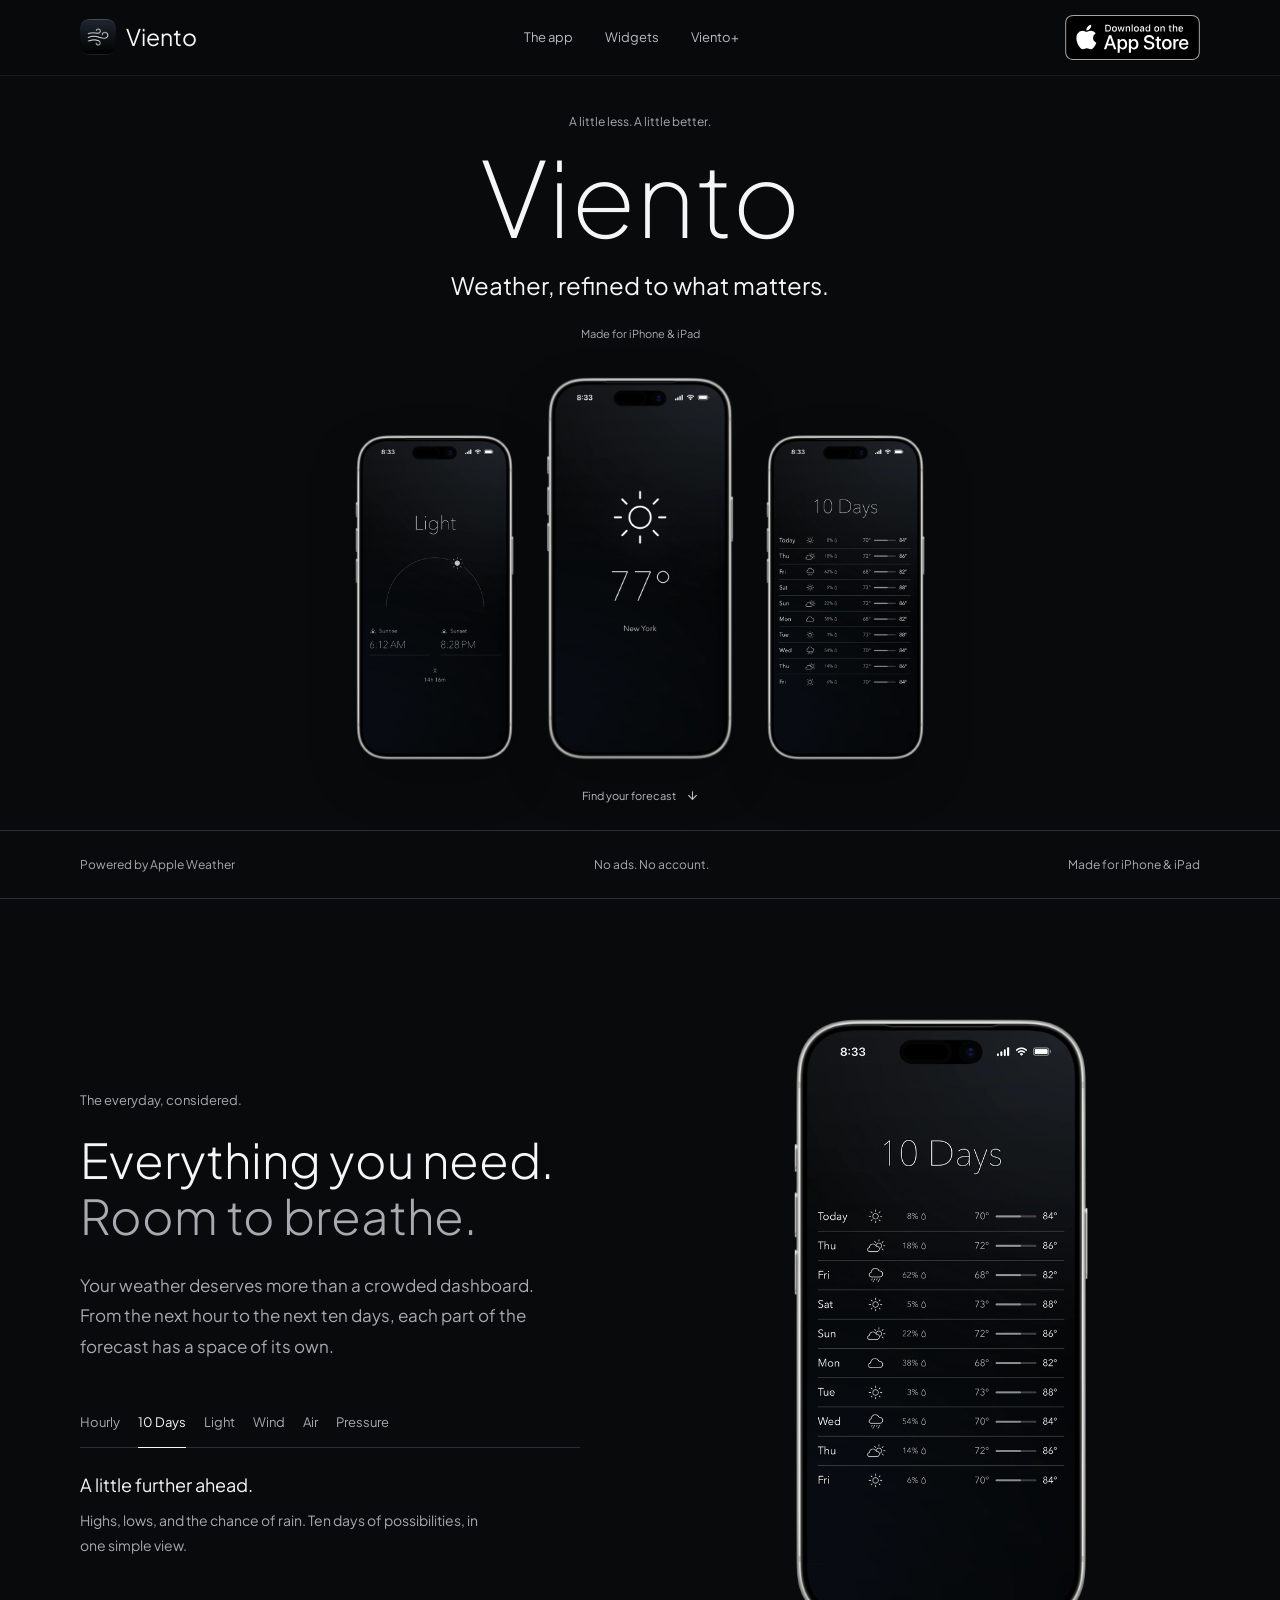
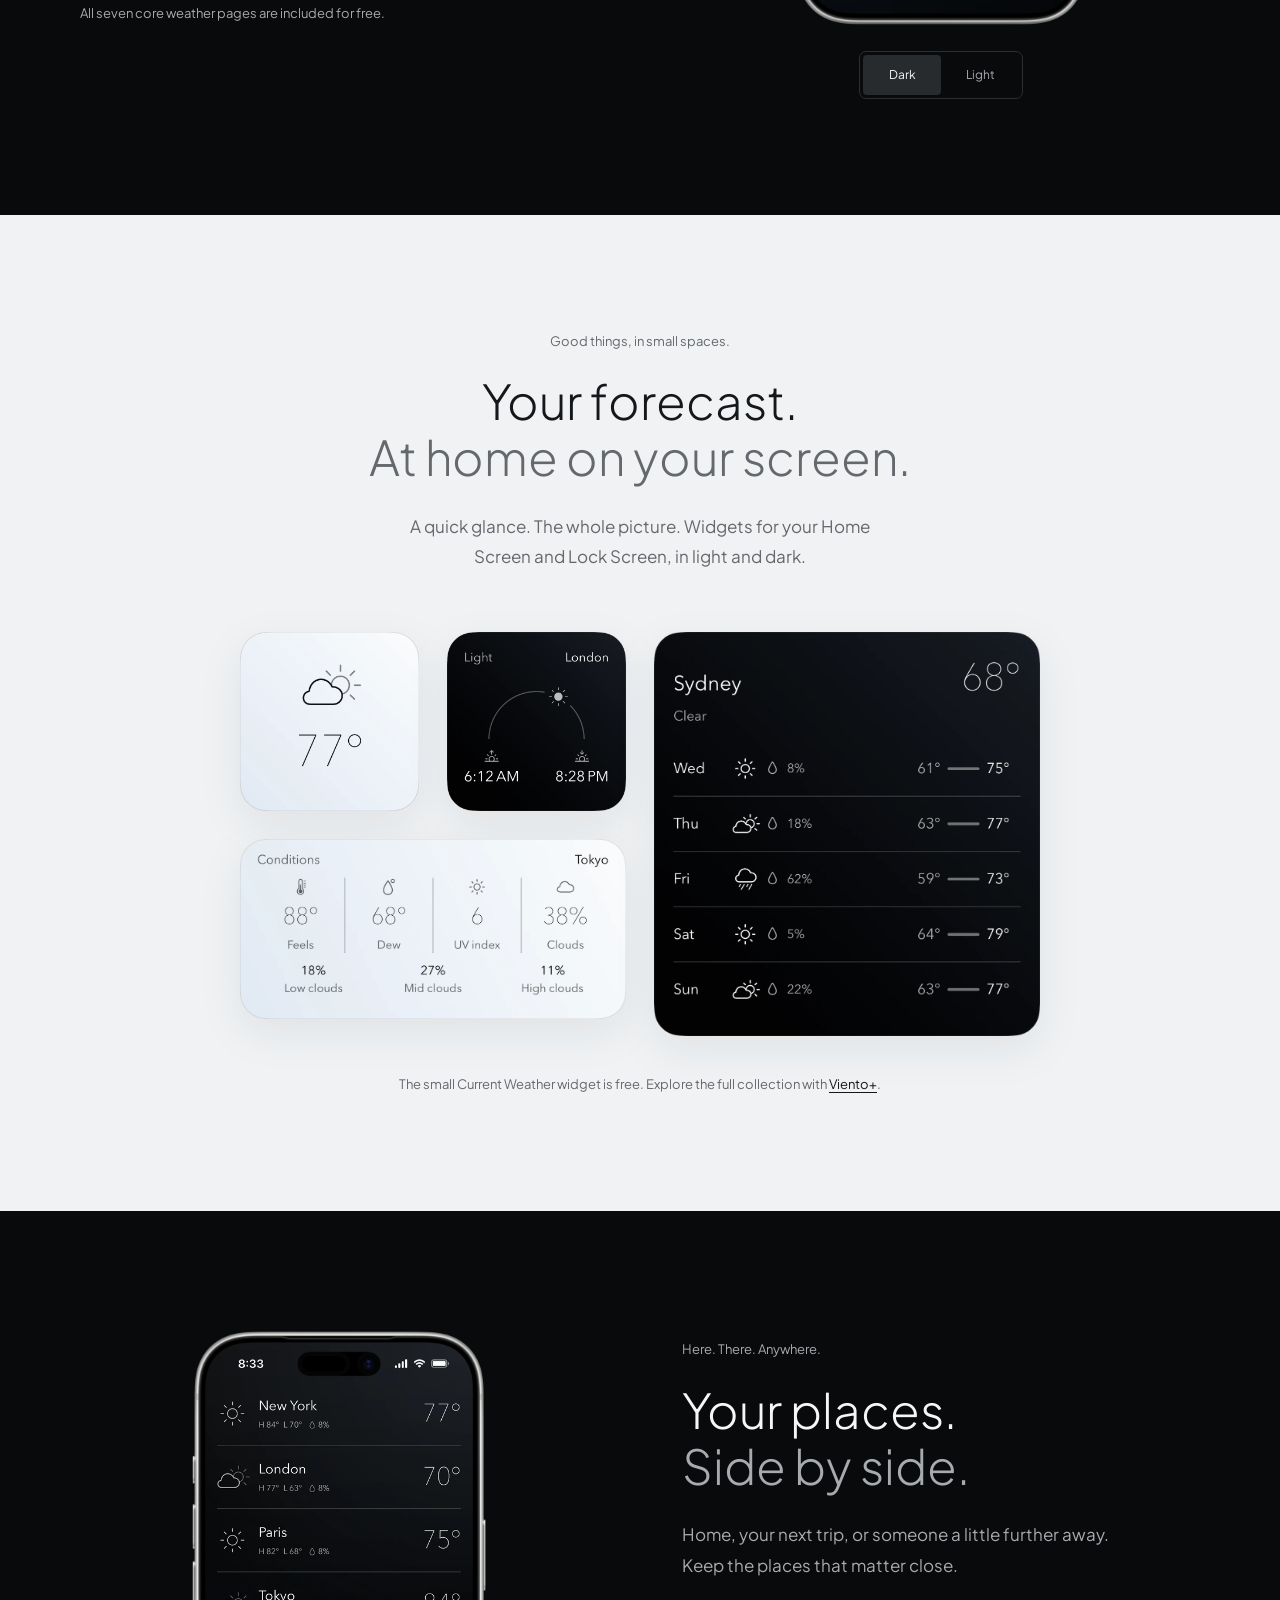
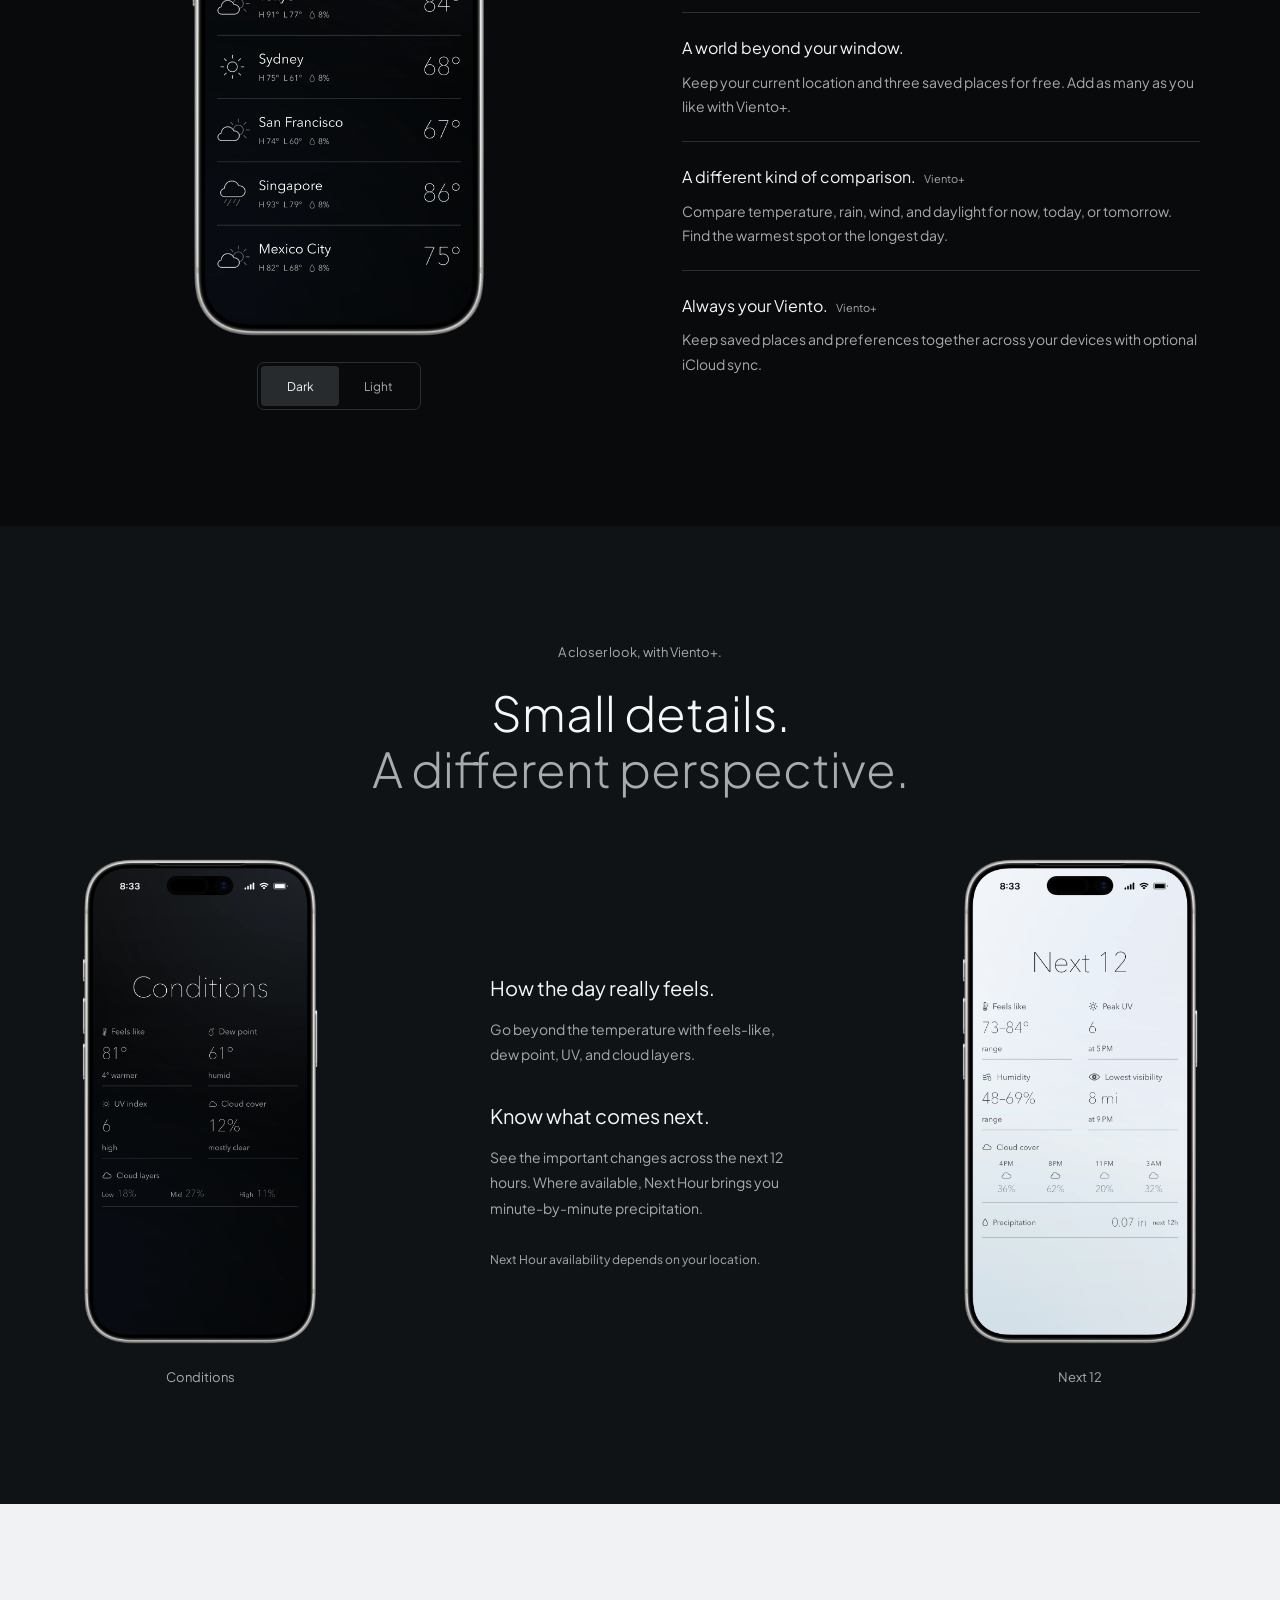
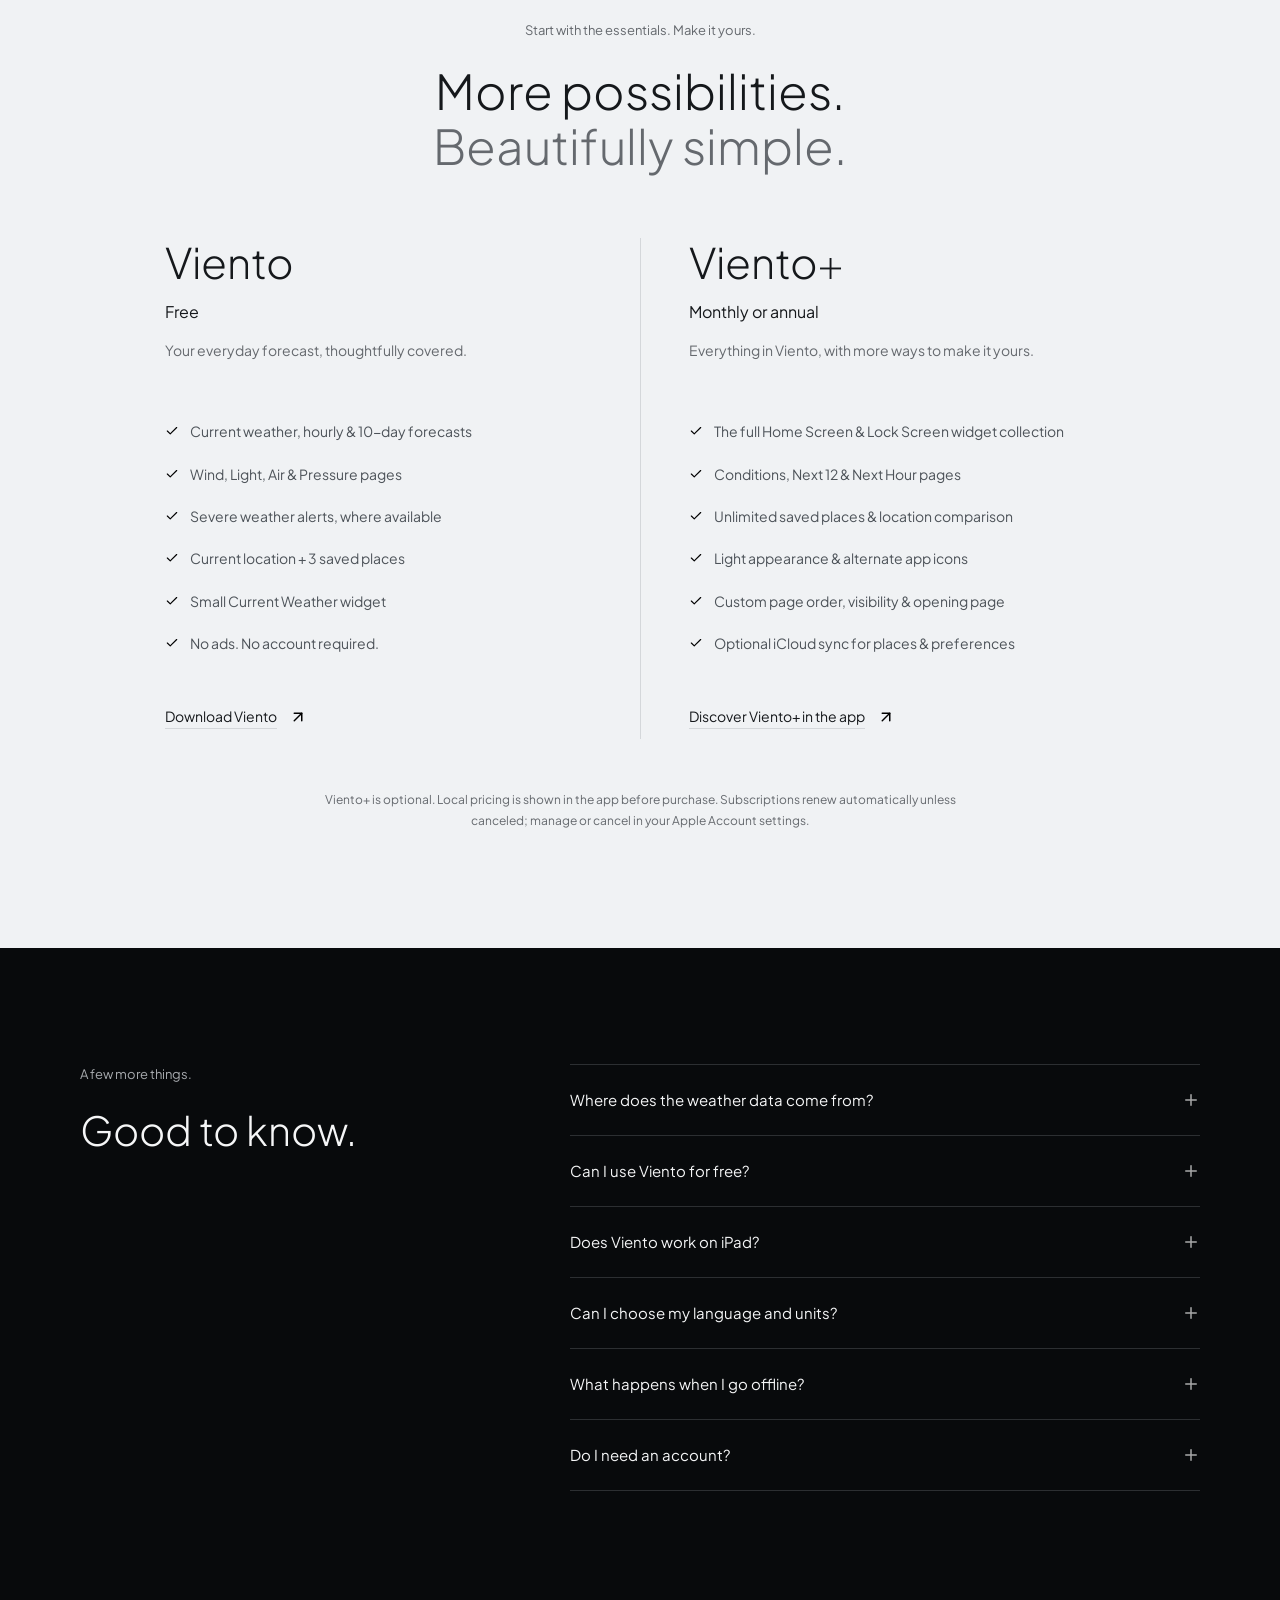
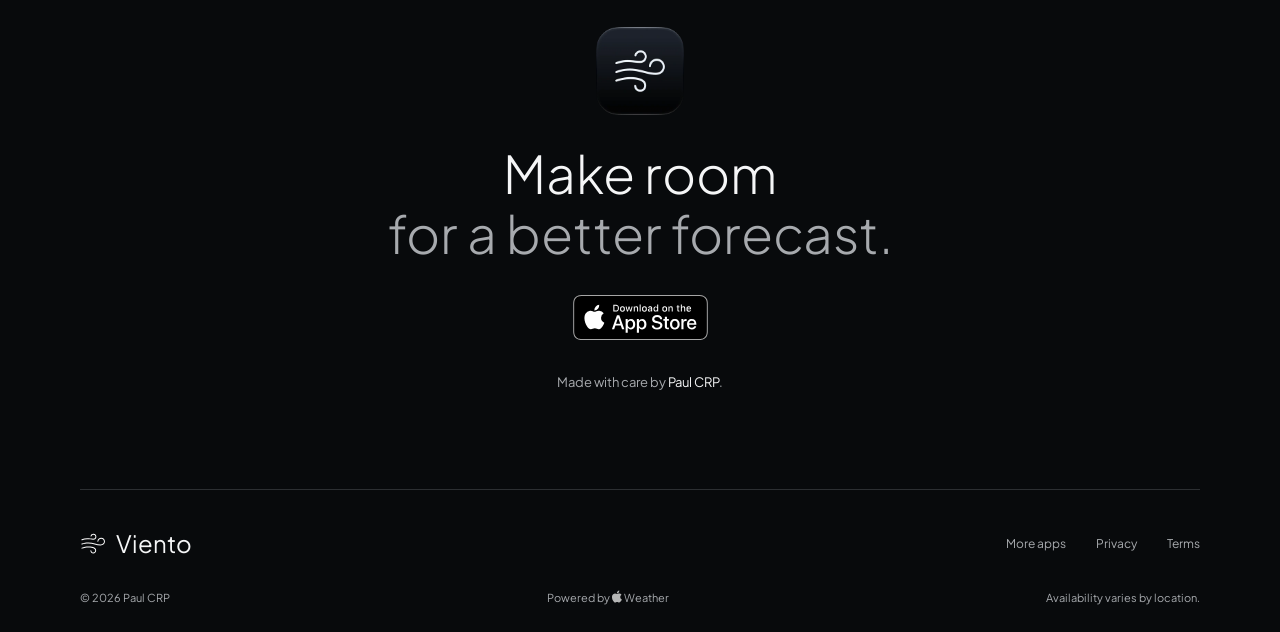
==== commit 09a6a5f4: "Remove Apple Weather underline" ====
--- a/index.html
+++ b/index.html
@@ -26,7 +26,7 @@
     <meta name="twitter:title" content="Viento. Weather, refined to what matters." />
     <meta name="twitter:description" content="Minimal weather. Beautiful widgets. Made for iPhone and iPad." />
     <meta name="twitter:image" content="https://vientoweather.com/images/optimized/viento-icon-256.png?v=20260901-2" />
-    <link rel="stylesheet" href="assets/css/viento.css" />
+    <link rel="stylesheet" href="assets/css/viento.css?v=20260905-2" />
     <script src="assets/js/viento-previews.js" defer></script>
     <script src="assets/js/viento.js" defer></script>
     <script src="assets/js/analytics.js" defer></script>
@@ -260,7 +260,7 @@
     </main>
 
     <footer class="footer wrap">
-      <div class="footer-top"><a class="footer-brand" href="#top"><img src="images/viento/wind-thin.svg" width="27" height="23" alt="" />Viento</a><nav aria-label="Footer"><a href="https://paulcrp.com">More apps</a><a href="viento_privacypolicy.html">Privacy</a><a href="https://www.apple.com/legal/internet-services/itunes/dev/stdeula/" target="_blank" rel="noopener noreferrer">Terms</a></nav></div>
+      <div class="footer-top"><a class="footer-brand" href="#top"><img src="images/viento/wind-thin.svg" width="27" height="23" alt="" /><span>Viento</span></a><nav aria-label="Footer"><a href="https://paulcrp.com">More apps</a><a href="viento_privacypolicy.html">Privacy</a><a href="https://www.apple.com/legal/internet-services/itunes/dev/stdeula/" target="_blank" rel="noopener noreferrer">Terms</a></nav></div>
       <div class="footer-bottom"><p>&copy; 2026 Paul CRP</p><p>Powered by <a class="weather-attribution" href="https://weatherkit.apple.com/legal-attribution.html" target="_blank" rel="noopener noreferrer" aria-label="Apple Weather"><img src="images/viento/apple-mark.svg" width="10" height="13" alt="" /> Weather</a></p><p>Availability varies by location.</p></div>
     </footer>
   </body>
--- a/assets/css/viento.css
+++ b/assets/css/viento.css
@@ -159,13 +159,13 @@
 .download-section .small-note { margin-top: 24px; }
 .footer { border-top: 1px solid var(--line); padding: 34px 0 26px; }
 .footer-top { display: flex; justify-content: space-between; align-items: center; gap: 25px; }
-.footer-brand { display: inline-flex; align-items: center; gap: 9px; font-size: 24px; }
+.footer-brand { display: inline-flex; flex-flow: row nowrap; align-items: center; gap: 9px; font-size: 24px; white-space: nowrap; }
 .footer-brand img { width: 27px; height: 23px; flex: 0 0 auto; }
 .footer nav { display: flex; gap: 30px; font-size: 12px; color: var(--secondary); }
 .footer a:hover { color: var(--text); }
 .footer-bottom { display: flex; justify-content: space-between; gap: 20px; margin-top: 26px; font-size: 11px; color: var(--secondary); }
 .footer-bottom a { text-decoration: underline; text-underline-offset: 3px; }
-.weather-attribution { display: inline; white-space: nowrap; }
+.footer-bottom .weather-attribution { display: inline; white-space: nowrap; text-decoration: none; }
 .weather-attribution img { display: inline-block; vertical-align: -1px; opacity: .7; }
 .weather-attribution:hover img { opacity: 1; }
 .reveal { opacity: 1; }
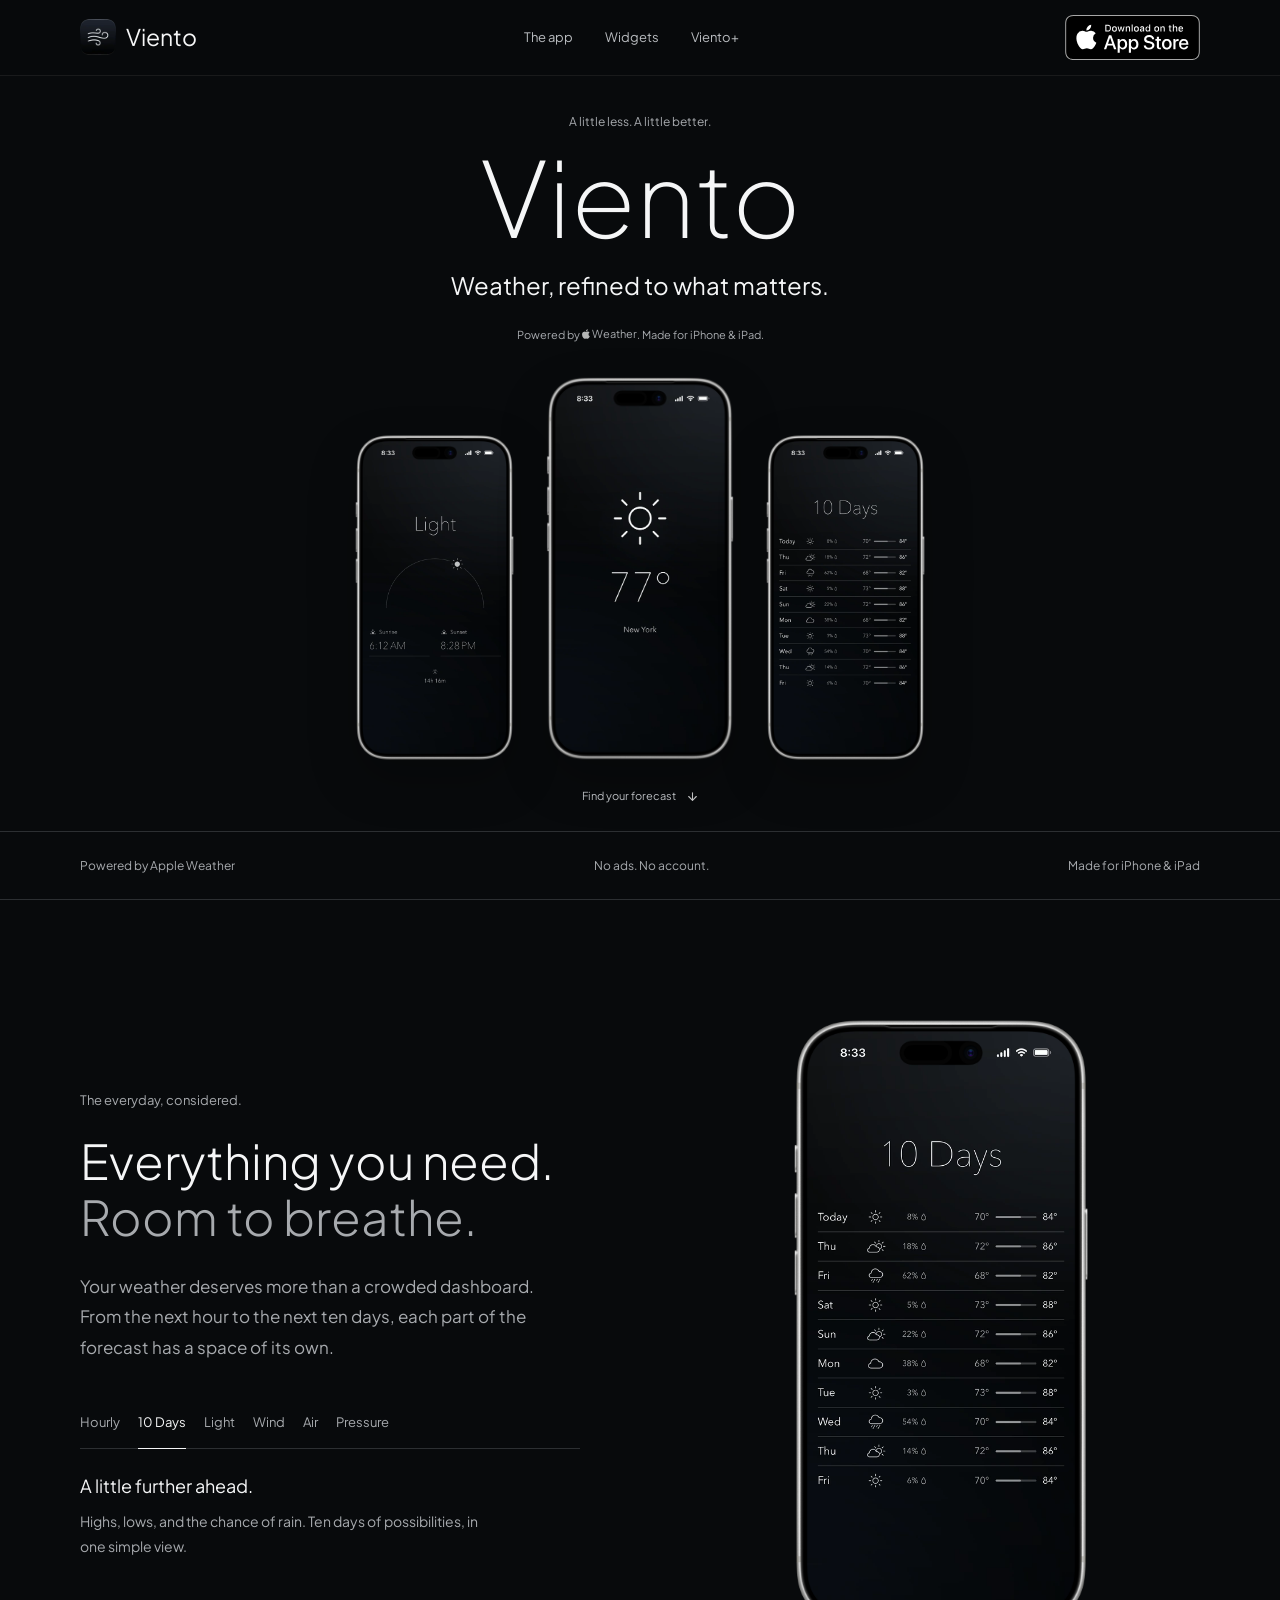
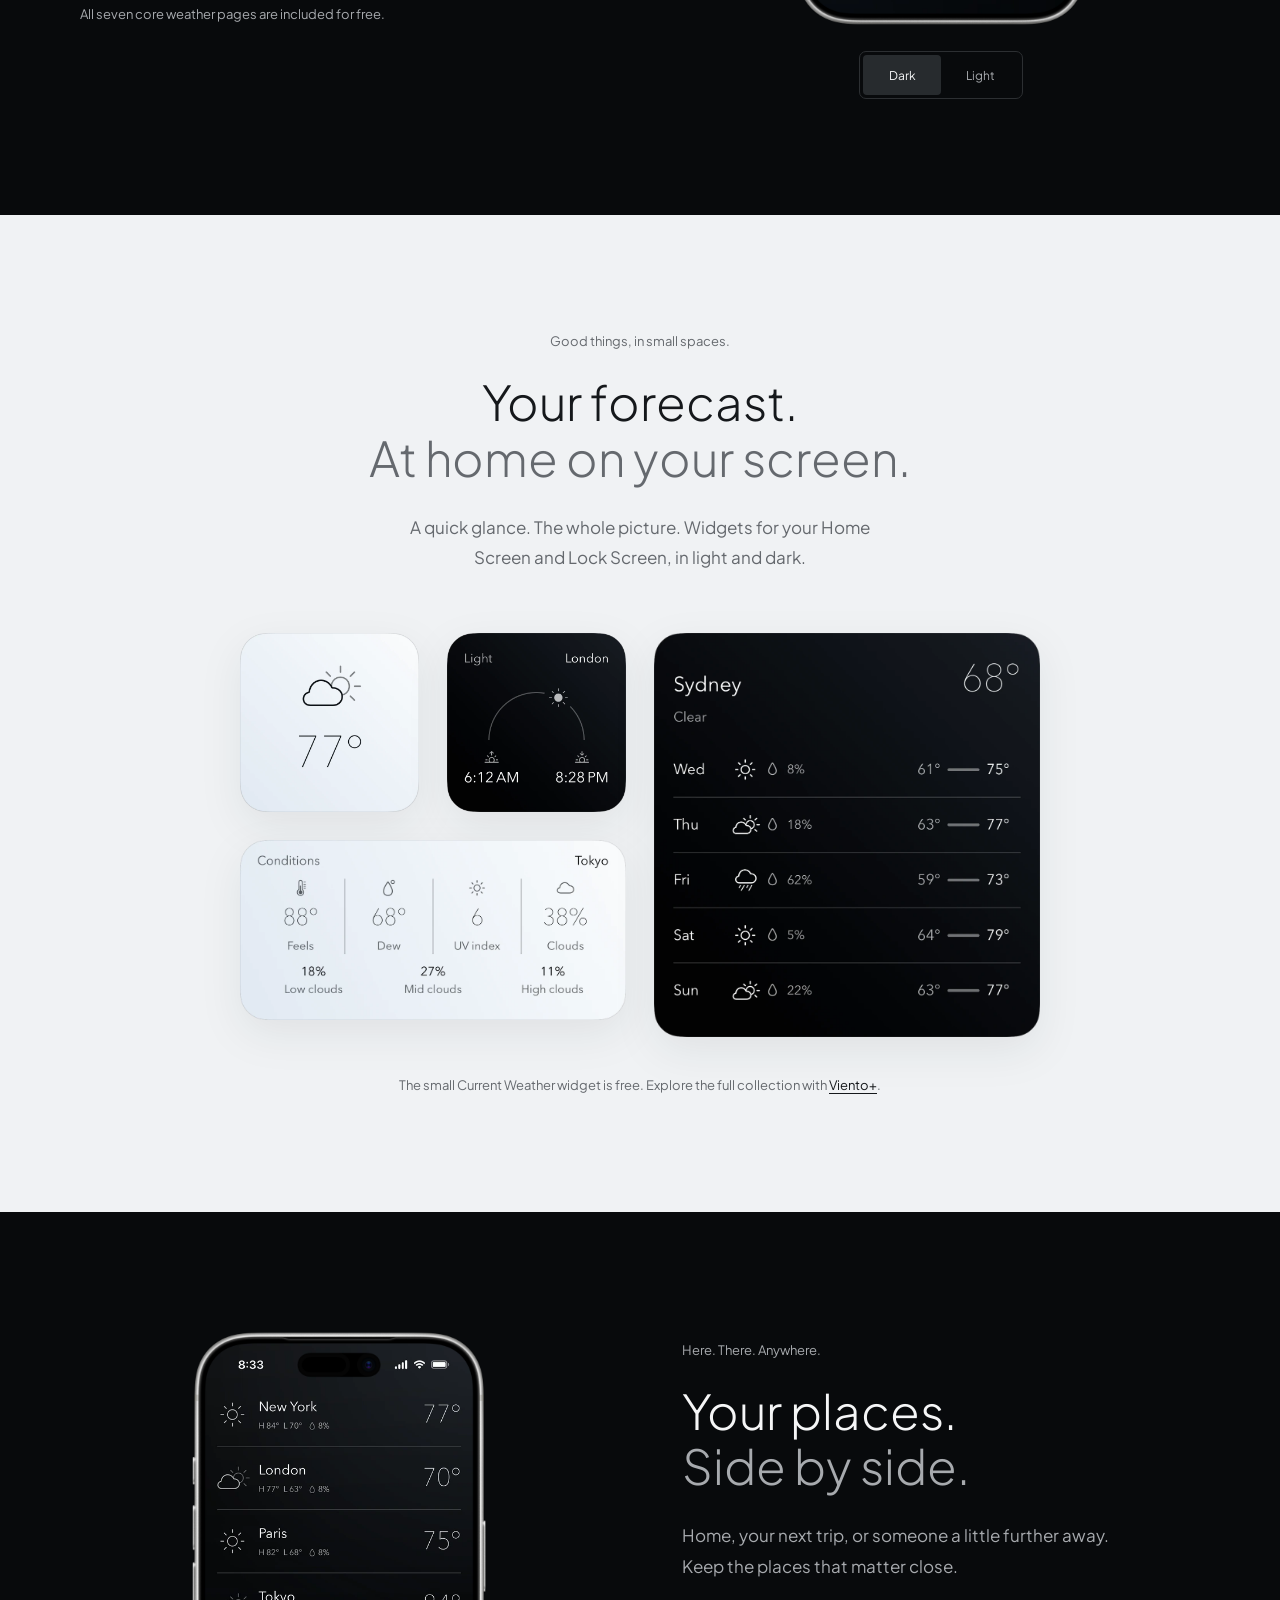
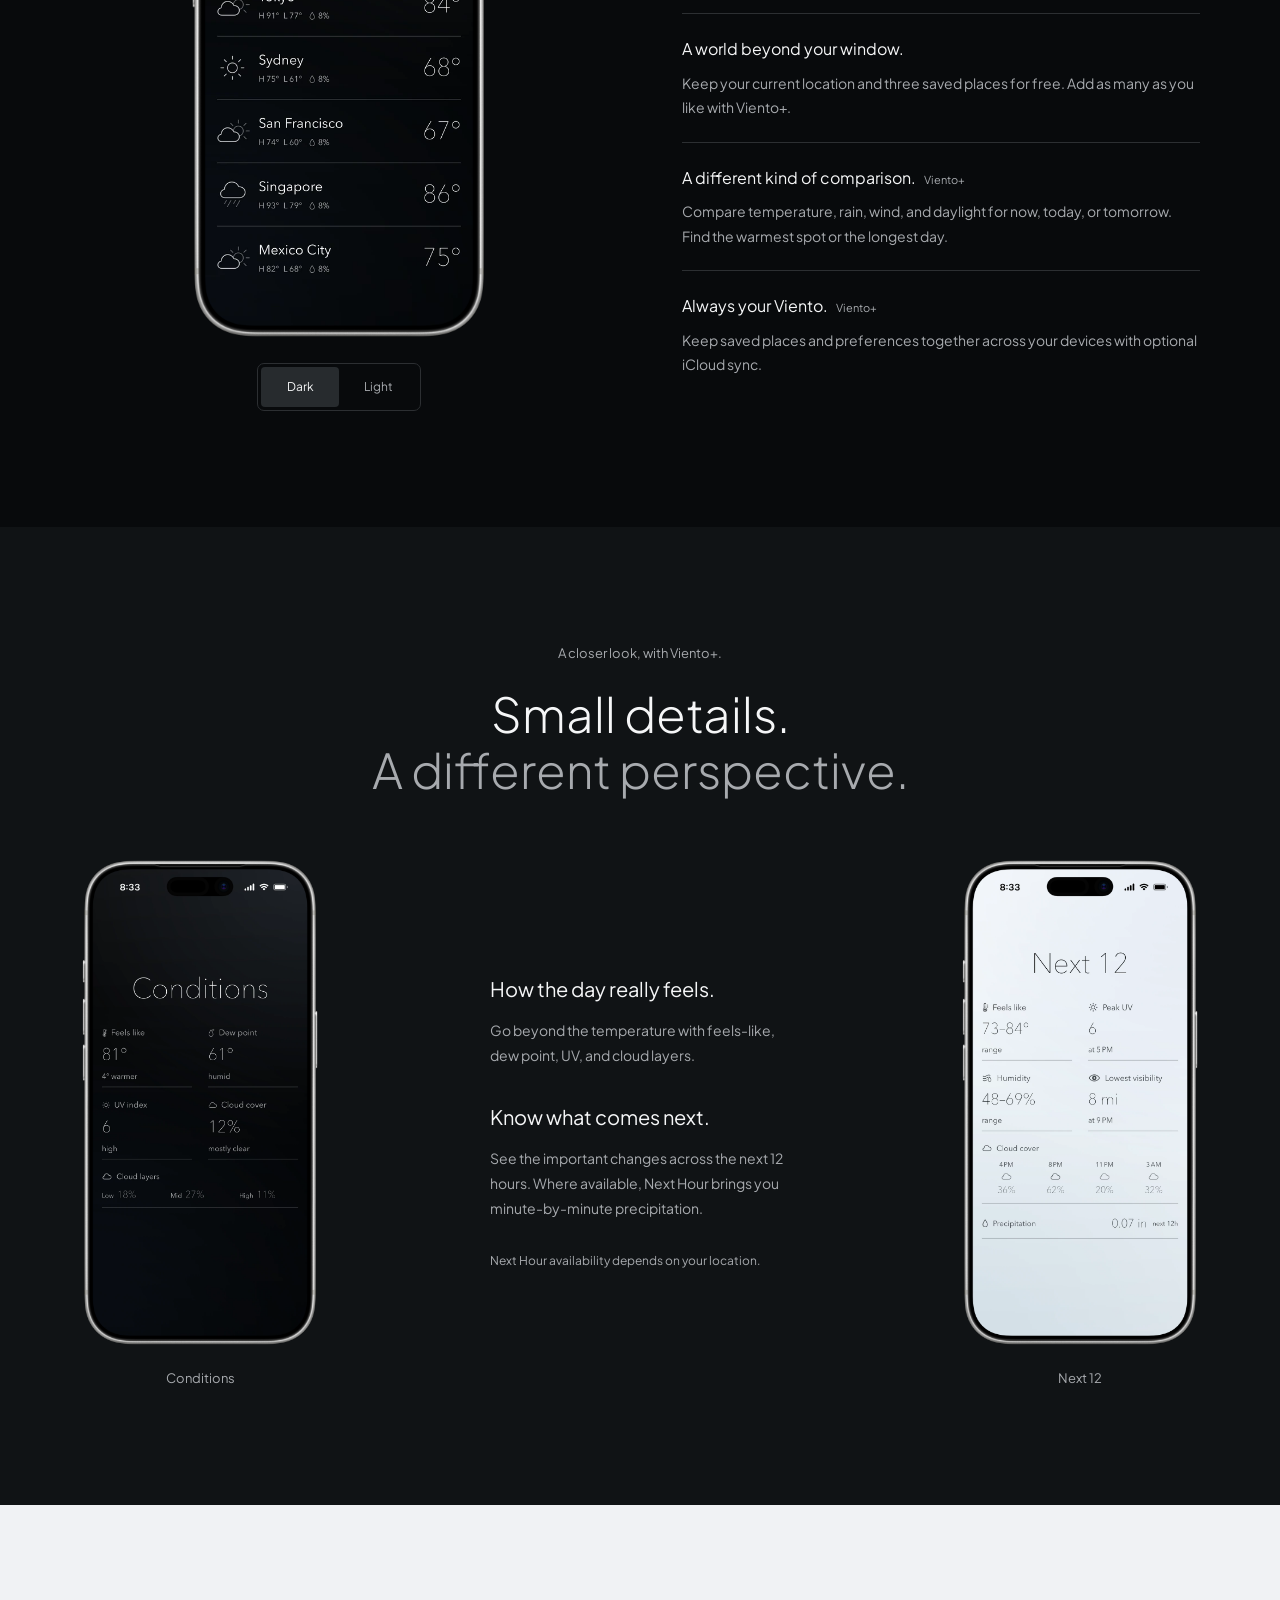
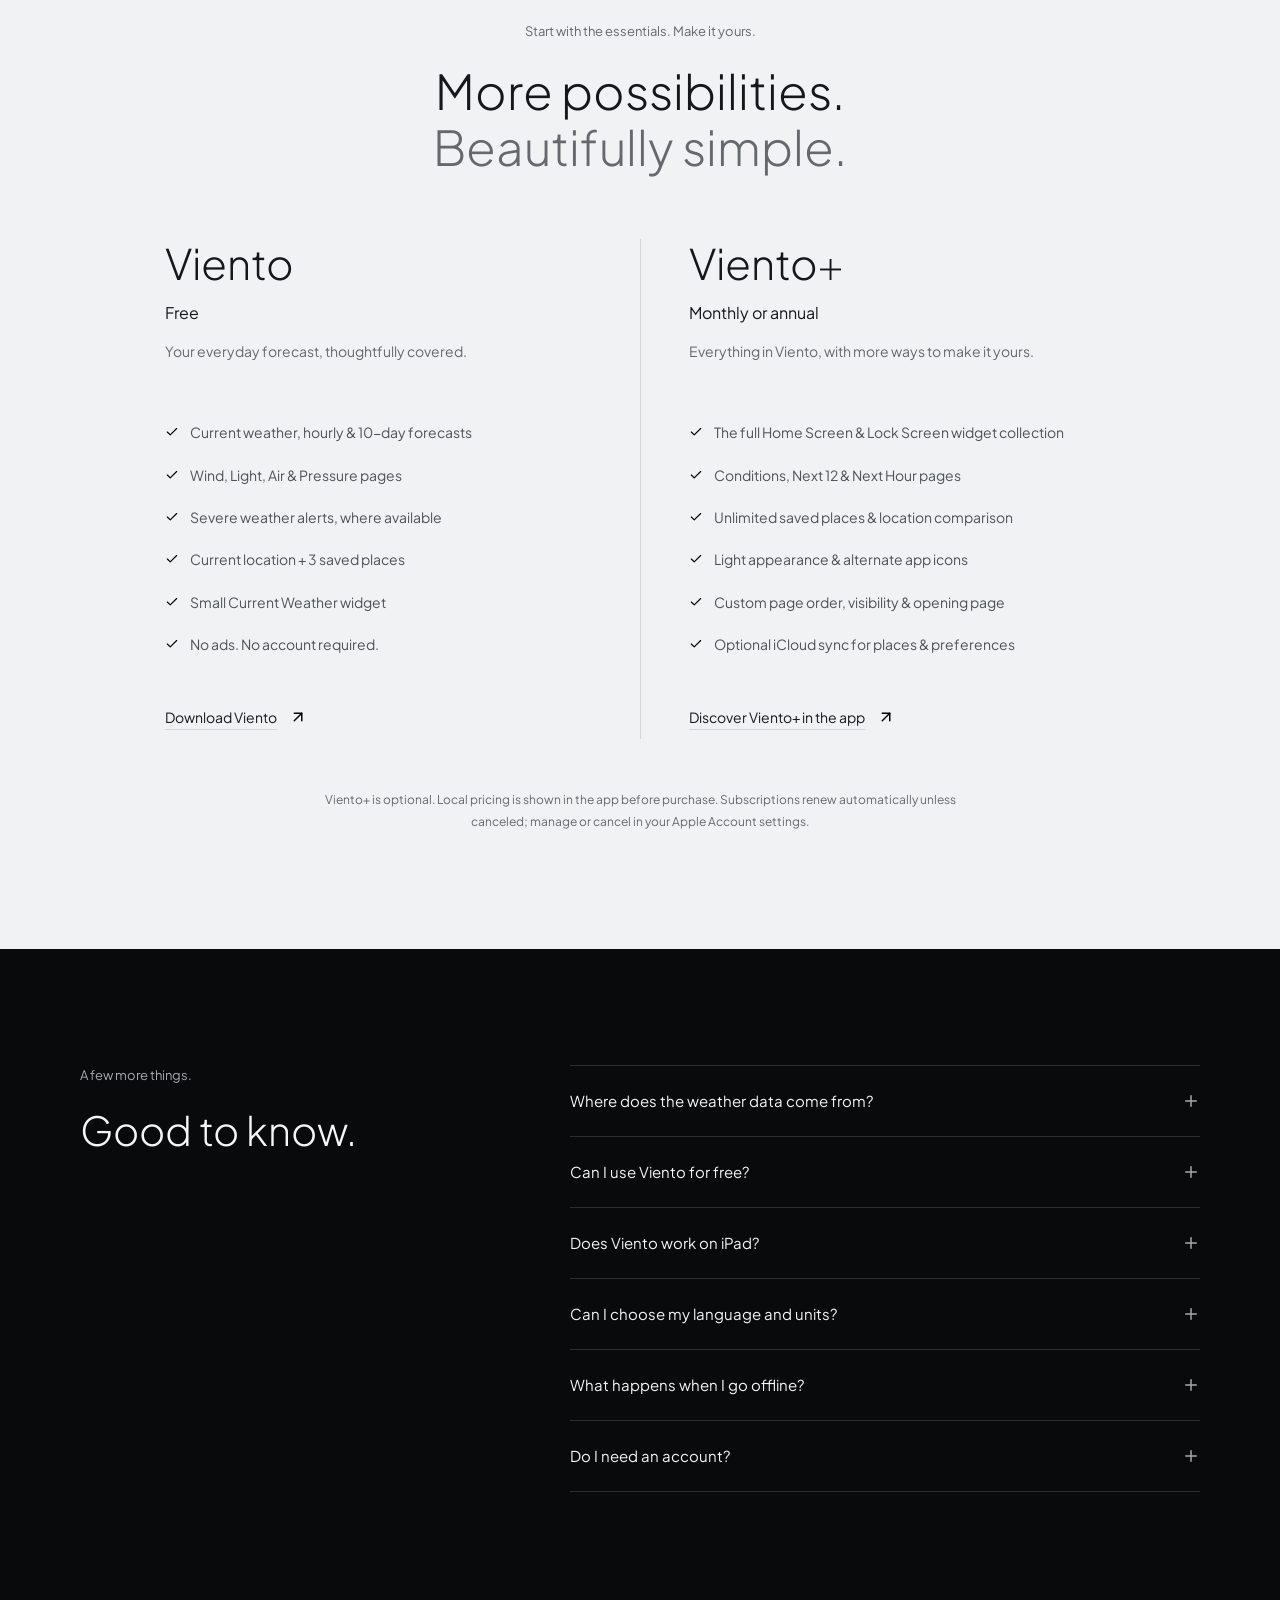
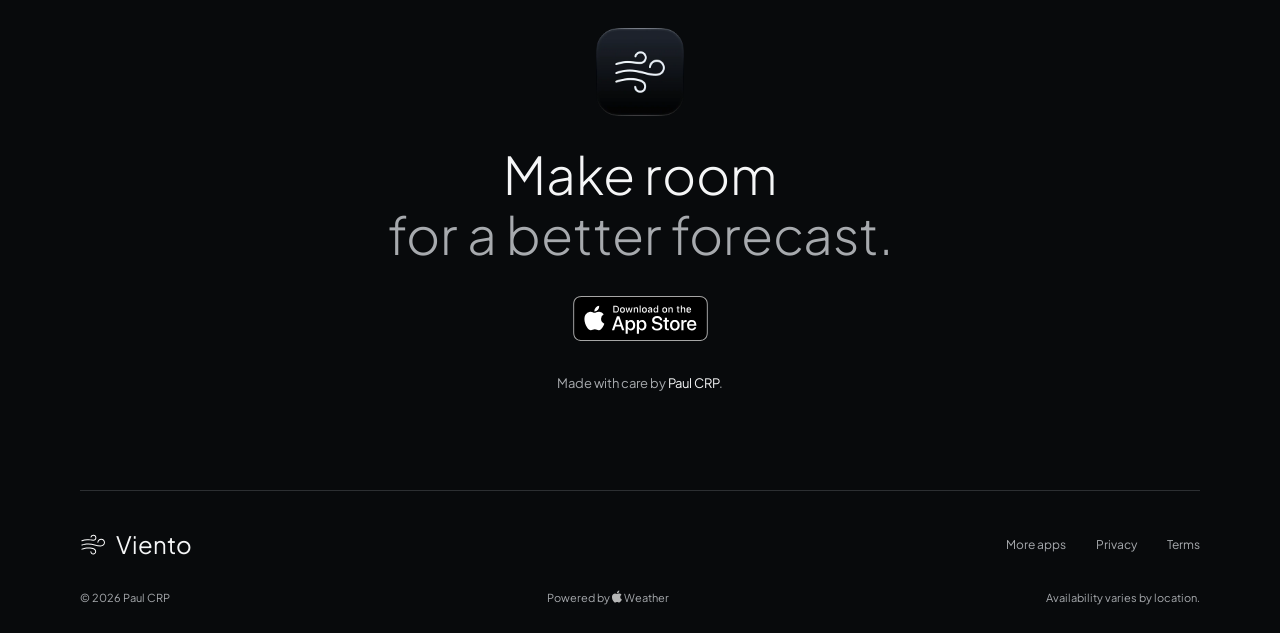
==== commit 4d94bc40: "Add Apple Weather to hero note" ====
--- a/index.html
+++ b/index.html
@@ -26,7 +26,7 @@
     <meta name="twitter:title" content="Viento. Weather, refined to what matters." />
     <meta name="twitter:description" content="Minimal weather. Beautiful widgets. Made for iPhone and iPad." />
     <meta name="twitter:image" content="https://vientoweather.com/images/optimized/viento-icon-256.png?v=20260901-2" />
-    <link rel="stylesheet" href="assets/css/viento.css?v=20260905-2" />
+    <link rel="stylesheet" href="assets/css/viento.css?v=20260905-3" />
     <script src="assets/js/viento-previews.js" defer></script>
     <script src="assets/js/viento.js" defer></script>
     <script src="assets/js/analytics.js" defer></script>
@@ -71,7 +71,7 @@
           <p class="eyebrow">A little less. A little better.</p>
           <h1 id="hero-title">Viento</h1>
           <p class="hero-tagline">Weather, refined to what matters.</p>
-          <p class="hero-note">Made for iPhone &amp; iPad</p>
+          <p class="hero-note">Powered by <a class="hero-weather-attribution" href="https://weatherkit.apple.com/legal-attribution.html" target="_blank" rel="noopener noreferrer" aria-label="Apple Weather"><img src="images/viento/apple-mark.svg" width="8" height="10" alt="" /> Weather</a>. Made for iPhone &amp; iPad.</p>
         </div>
         <div class="hero-devices" role="group" aria-label="Viento's Light, Current, and 10 Days pages">
           <div class="phone hero-phone hero-phone-side">
--- a/assets/css/viento.css
+++ b/assets/css/viento.css
@@ -73,6 +73,10 @@
 .hero h1 { font-size: 104px; font-weight: 200; line-height: 1.1; }
 .hero-tagline { font-size: 24px; font-weight: 400; margin: 12px auto 21px; text-wrap: balance; }
 .hero-note { font-size: 11px; color: var(--secondary); margin-top: 9px; }
+.hero-weather-attribution { display: inline-flex; align-items: center; gap: 2px; white-space: nowrap; transition: color .2s ease; }
+.hero-weather-attribution img { width: 8px; height: 10px; opacity: .7; }
+.hero-weather-attribution:hover { color: var(--text); }
+.hero-weather-attribution:hover img { opacity: 1; }
 .hero-devices { display: flex; justify-content: center; align-items: flex-end; gap: 30px; height: min(390px, 43svh); margin: 32px auto 0; }
 .phone { position: relative; aspect-ratio: 1350 / 2760; flex-shrink: 0; }
 .phone-screen { position: absolute; left: 4.3764%; top: 2.0319%; width: 91.2472%; height: 95.9362%; object-fit: cover; border-radius: 15.83% / 7.3645%; }
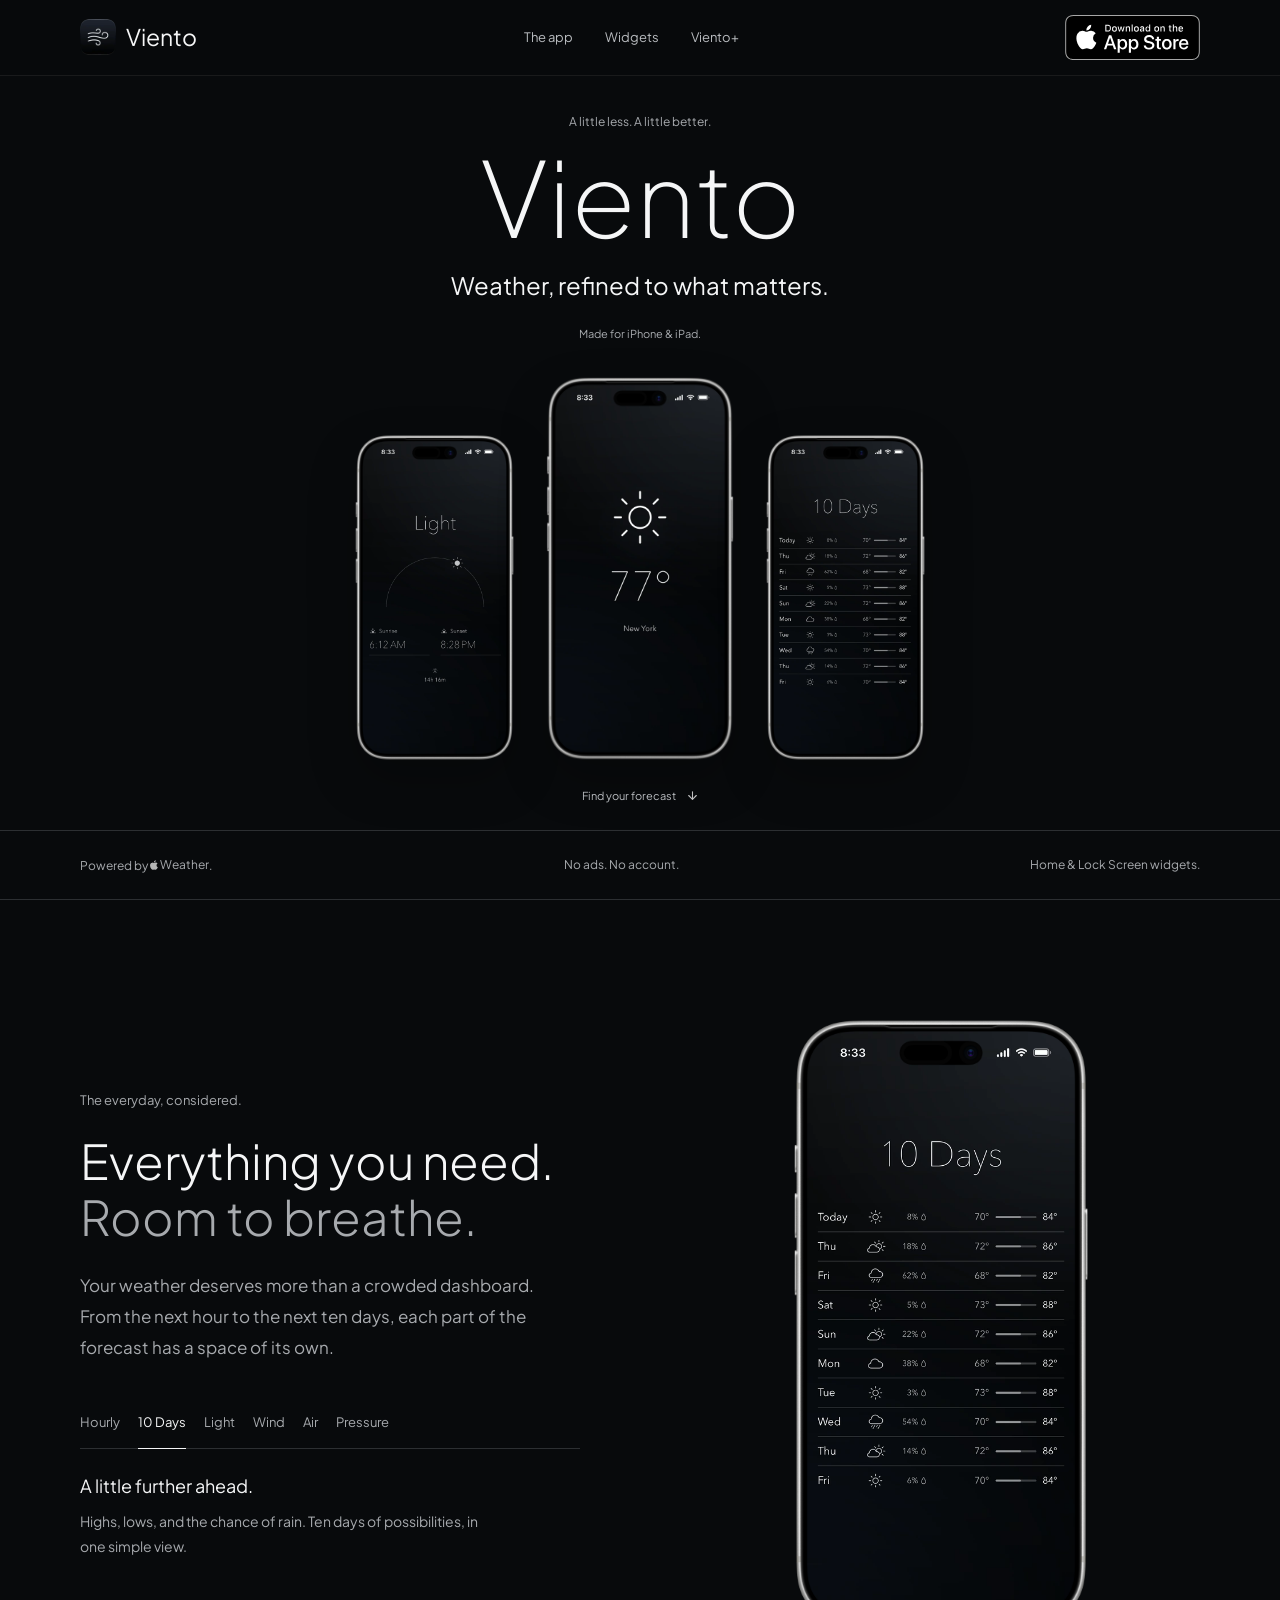
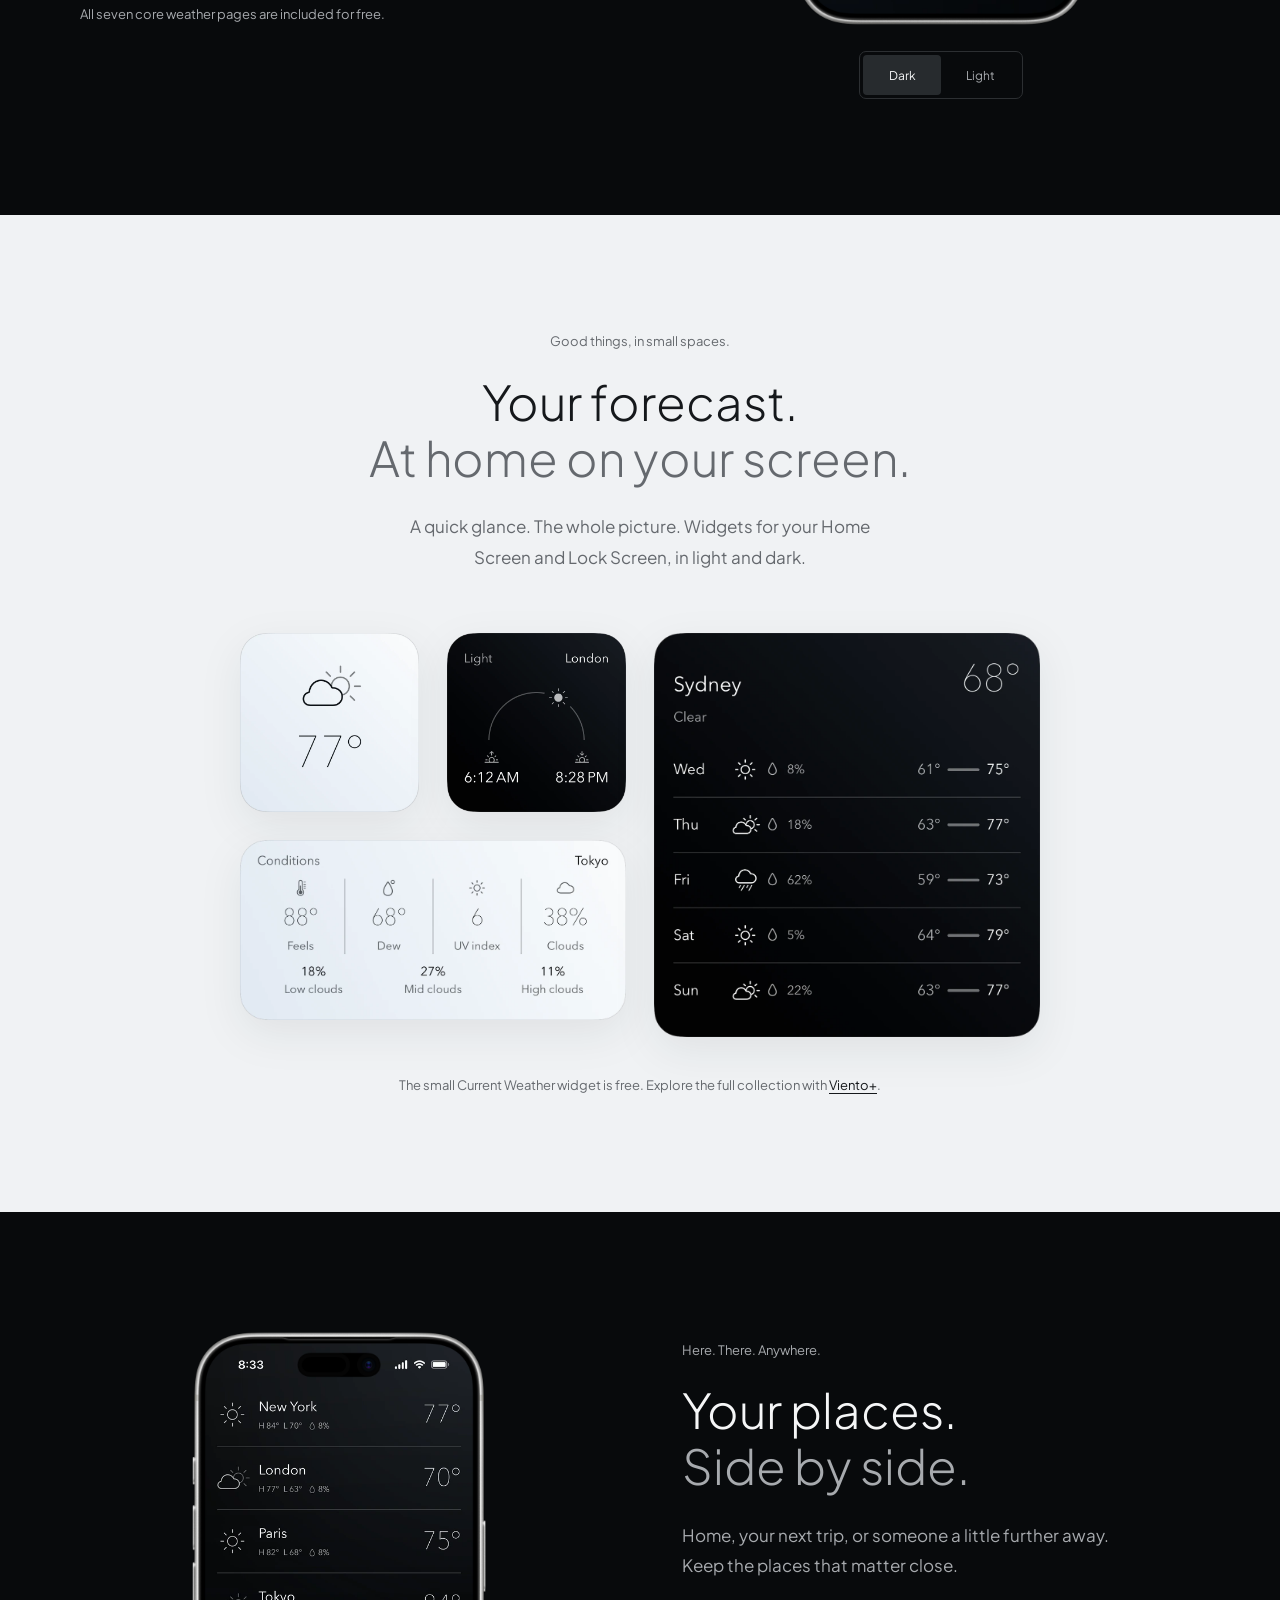
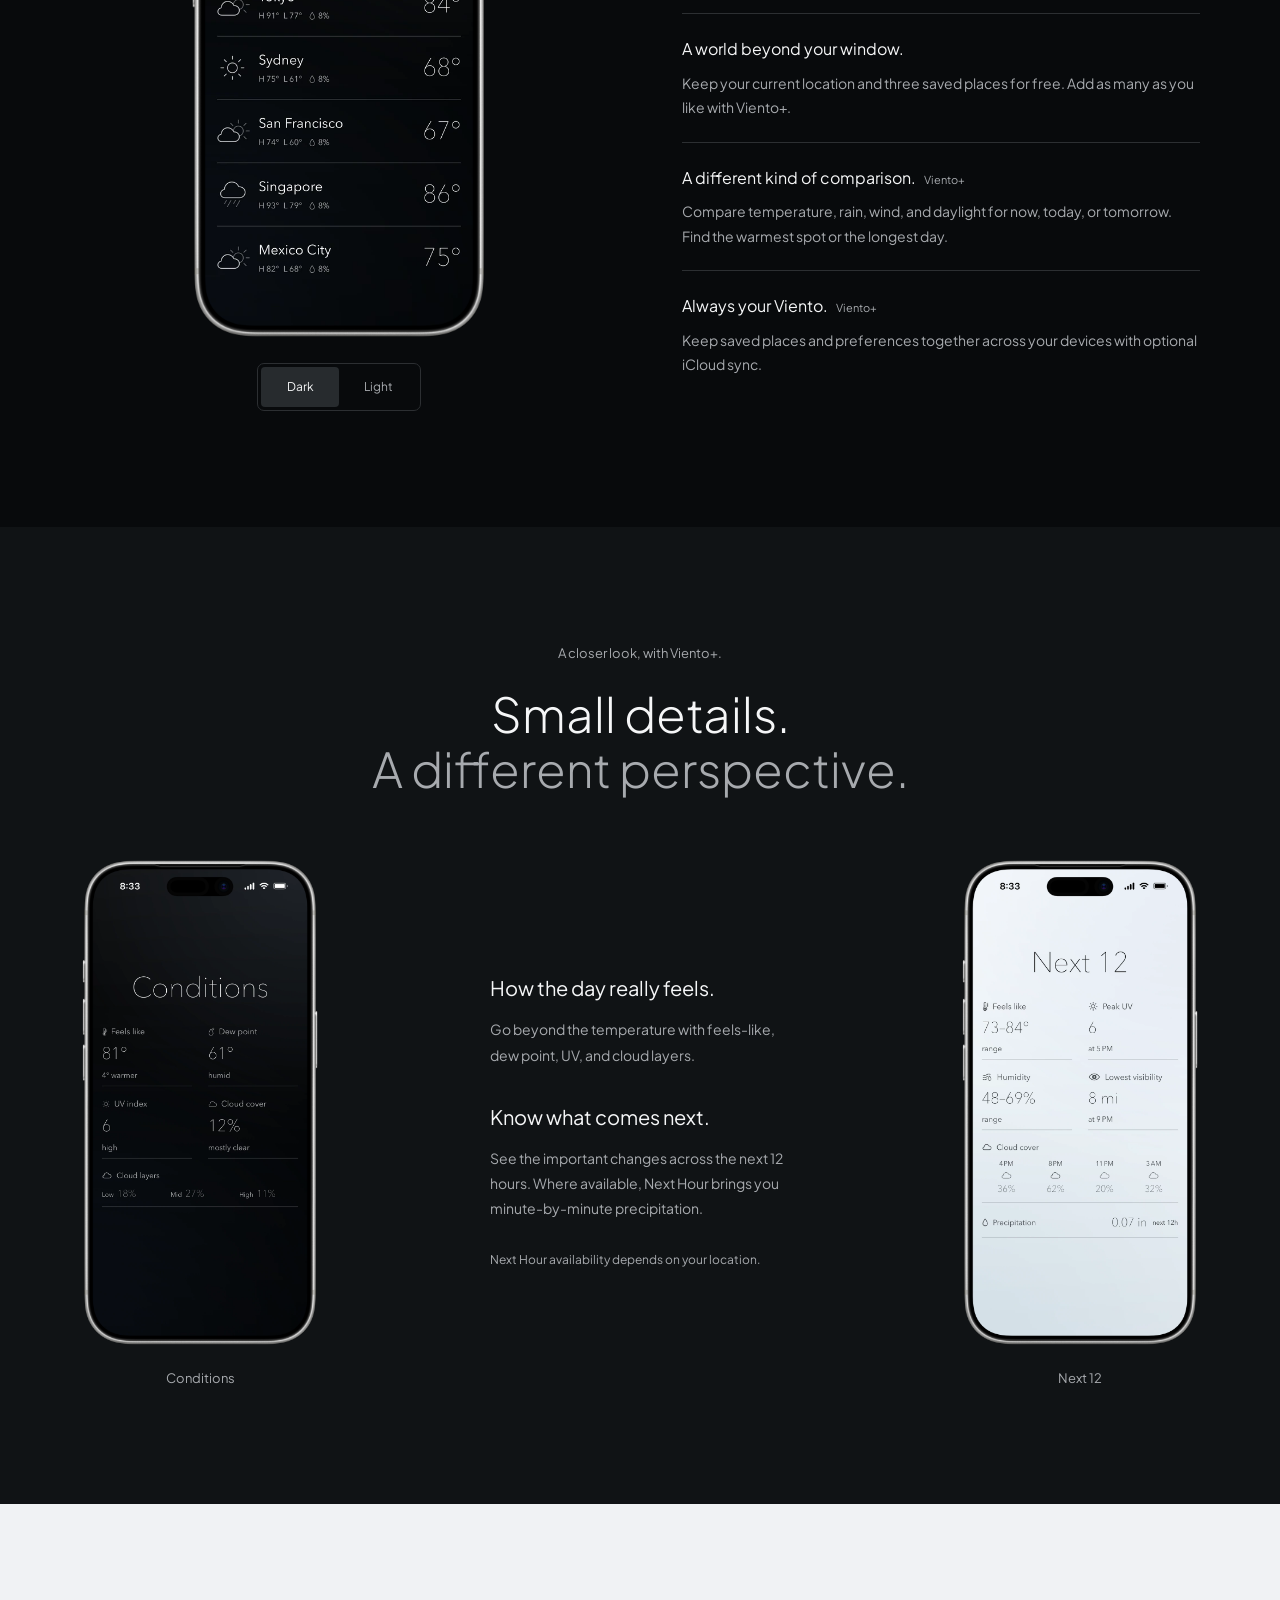
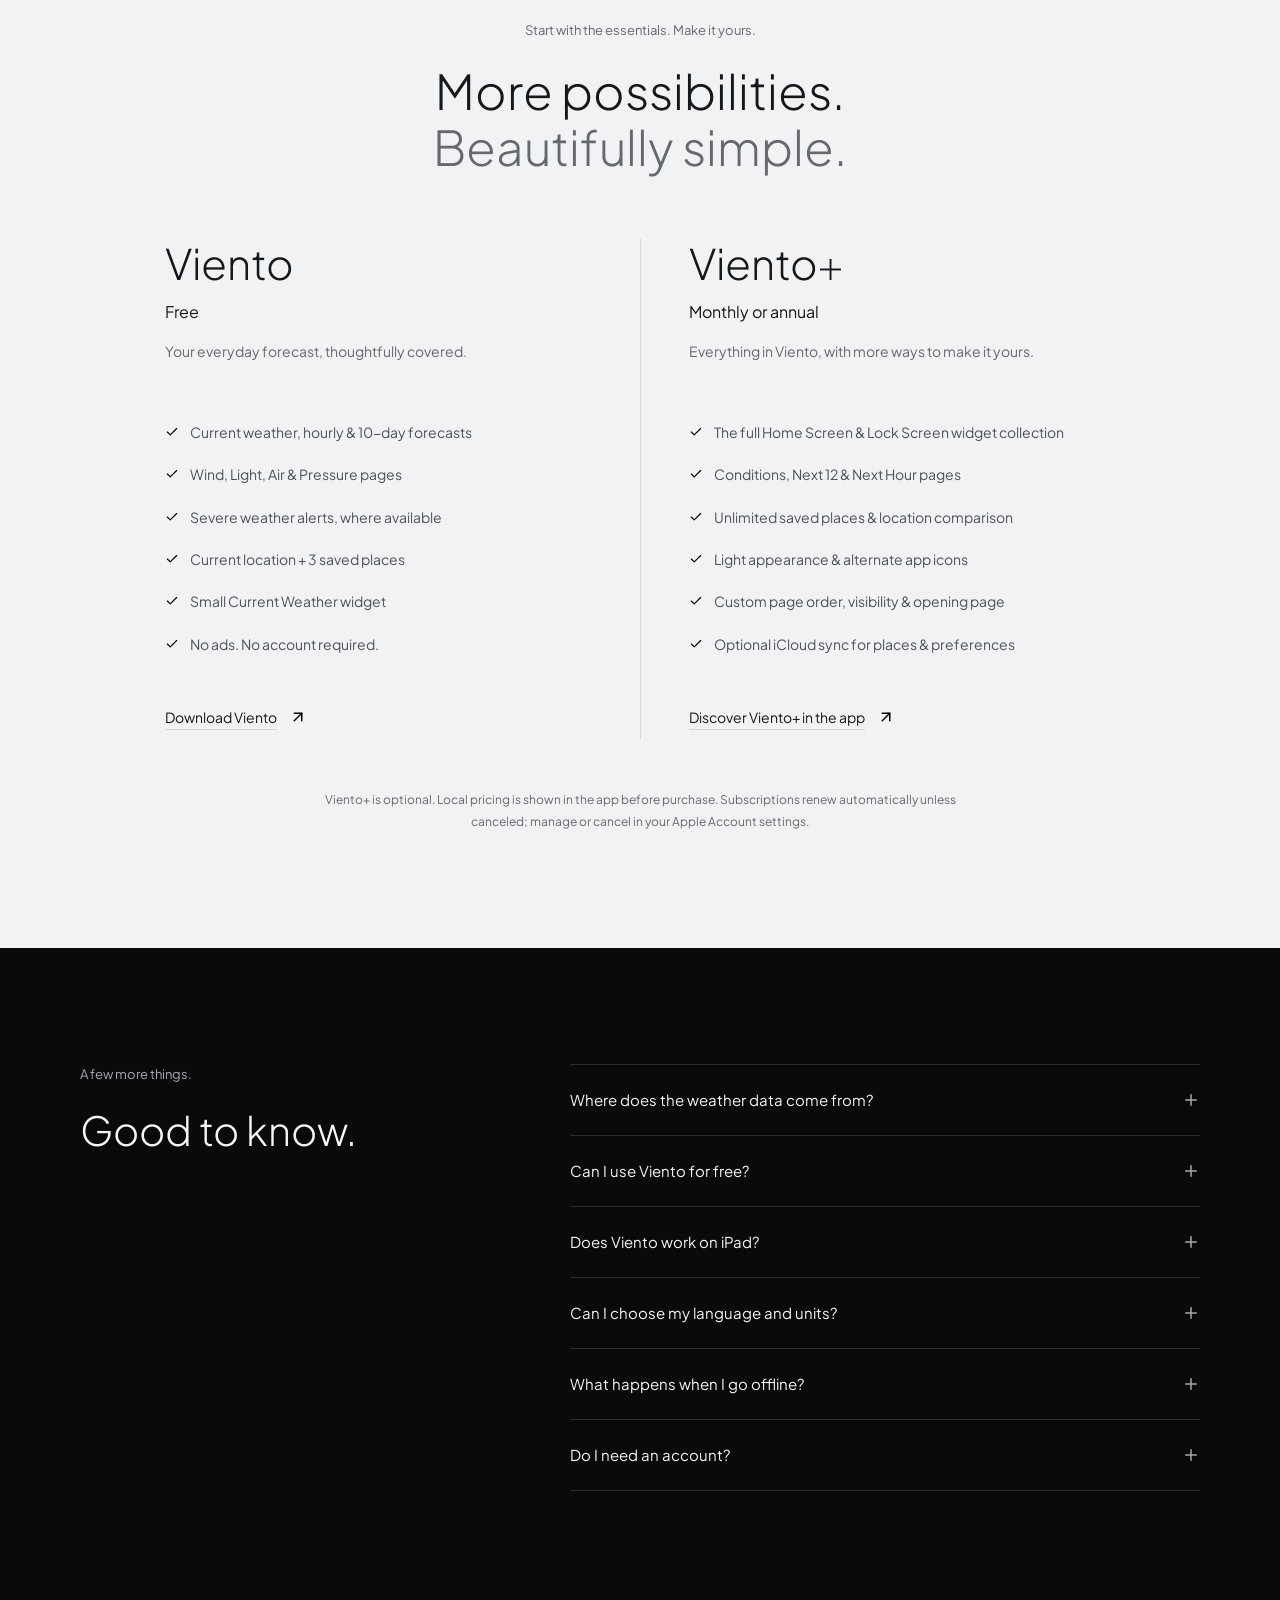
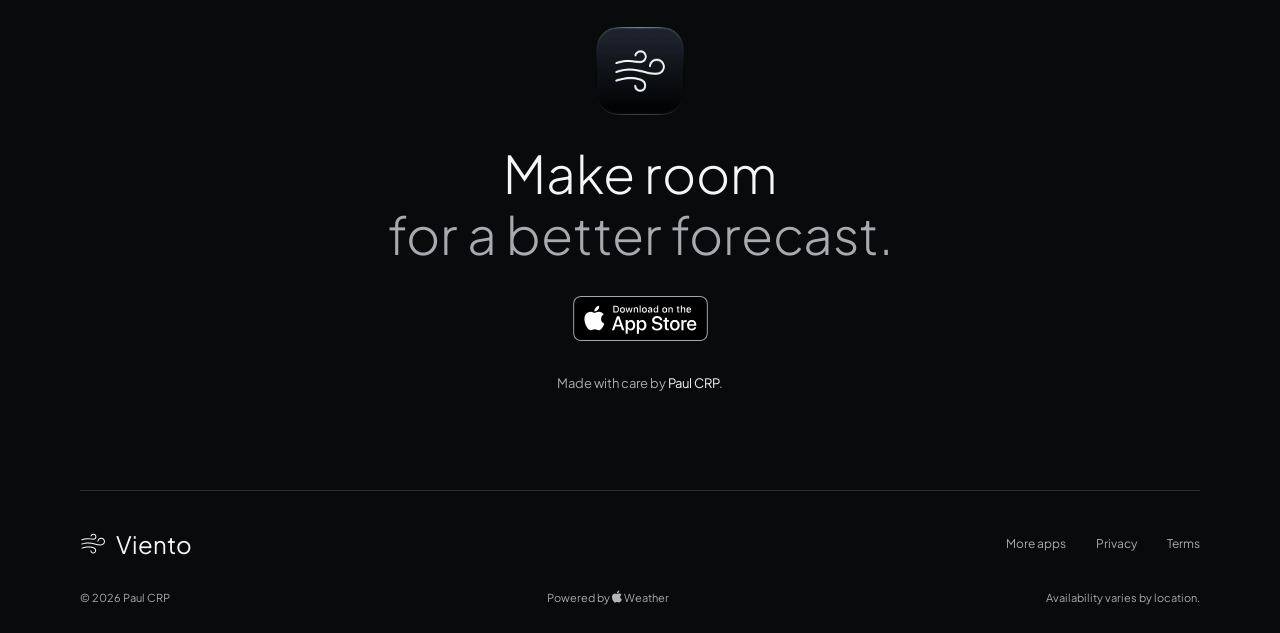
==== commit 51794423: "Refine hero and essentials copy" ====
--- a/index.html
+++ b/index.html
@@ -26,7 +26,7 @@
     <meta name="twitter:title" content="Viento. Weather, refined to what matters." />
     <meta name="twitter:description" content="Minimal weather. Beautiful widgets. Made for iPhone and iPad." />
     <meta name="twitter:image" content="https://vientoweather.com/images/optimized/viento-icon-256.png?v=20260901-2" />
-    <link rel="stylesheet" href="assets/css/viento.css?v=20260905-3" />
+    <link rel="stylesheet" href="assets/css/viento.css?v=20260905-4" />
     <script src="assets/js/viento-previews.js" defer></script>
     <script src="assets/js/viento.js" defer></script>
     <script src="assets/js/analytics.js" defer></script>
@@ -71,7 +71,7 @@
           <p class="eyebrow">A little less. A little better.</p>
           <h1 id="hero-title">Viento</h1>
           <p class="hero-tagline">Weather, refined to what matters.</p>
-          <p class="hero-note">Powered by <a class="hero-weather-attribution" href="https://weatherkit.apple.com/legal-attribution.html" target="_blank" rel="noopener noreferrer" aria-label="Apple Weather"><img src="images/viento/apple-mark.svg" width="8" height="10" alt="" /> Weather</a>. Made for iPhone &amp; iPad.</p>
+          <p class="hero-note">Made for iPhone &amp; iPad.</p>
         </div>
         <div class="hero-devices" role="group" aria-label="Viento's Light, Current, and 10 Days pages">
           <div class="phone hero-phone hero-phone-side">
@@ -91,7 +91,7 @@
       </section>
 
       <div class="essentials-bar">
-        <div class="wrap essentials-inner"><span>Powered by Apple Weather</span><span>No ads. No account.</span><span>Made for iPhone &amp; iPad</span></div>
+        <div class="wrap essentials-inner"><span>Powered by <a class="apple-weather-attribution" href="https://weatherkit.apple.com/legal-attribution.html" target="_blank" rel="noopener noreferrer" aria-label="Apple Weather"><img src="images/viento/apple-mark.svg" width="8" height="10" alt="" /> Weather</a>.</span><span>No ads. No account.</span><span>Home &amp; Lock Screen widgets.</span></div>
       </div>
 
       <section class="forecast-section section wrap" id="forecast" aria-labelledby="forecast-title">
--- a/assets/css/viento.css
+++ b/assets/css/viento.css
@@ -73,10 +73,10 @@
 .hero h1 { font-size: 104px; font-weight: 200; line-height: 1.1; }
 .hero-tagline { font-size: 24px; font-weight: 400; margin: 12px auto 21px; text-wrap: balance; }
 .hero-note { font-size: 11px; color: var(--secondary); margin-top: 9px; }
-.hero-weather-attribution { display: inline-flex; align-items: center; gap: 2px; white-space: nowrap; transition: color .2s ease; }
-.hero-weather-attribution img { width: 8px; height: 10px; opacity: .7; }
-.hero-weather-attribution:hover { color: var(--text); }
-.hero-weather-attribution:hover img { opacity: 1; }
+.apple-weather-attribution { display: inline-flex; align-items: center; gap: 2px; white-space: nowrap; transition: color .2s ease; }
+.apple-weather-attribution img { width: 8px; height: 10px; opacity: .7; }
+.apple-weather-attribution:hover { color: var(--text); }
+.apple-weather-attribution:hover img { opacity: 1; }
 .hero-devices { display: flex; justify-content: center; align-items: flex-end; gap: 30px; height: min(390px, 43svh); margin: 32px auto 0; }
 .phone { position: relative; aspect-ratio: 1350 / 2760; flex-shrink: 0; }
 .phone-screen { position: absolute; left: 4.3764%; top: 2.0319%; width: 91.2472%; height: 95.9362%; object-fit: cover; border-radius: 15.83% / 7.3645%; }
@@ -241,7 +241,6 @@
   .hero-devices { height: min(340px, 40svh); gap: 15px; margin-top: 30px; }
   .hero-phone-side { height: 80%; }
   .essentials-inner { flex-wrap: wrap; justify-content: center; padding-block: 18px; gap: 6px 20px; font-size: 11px; }
-  .essentials-inner span:last-child { display: none; }
   h2 { font-size: 36px; }
   .section-description { font-size: 15px; margin-top: 22px; }
   .eyebrow { font-size: 12px; margin-bottom: 18px; }
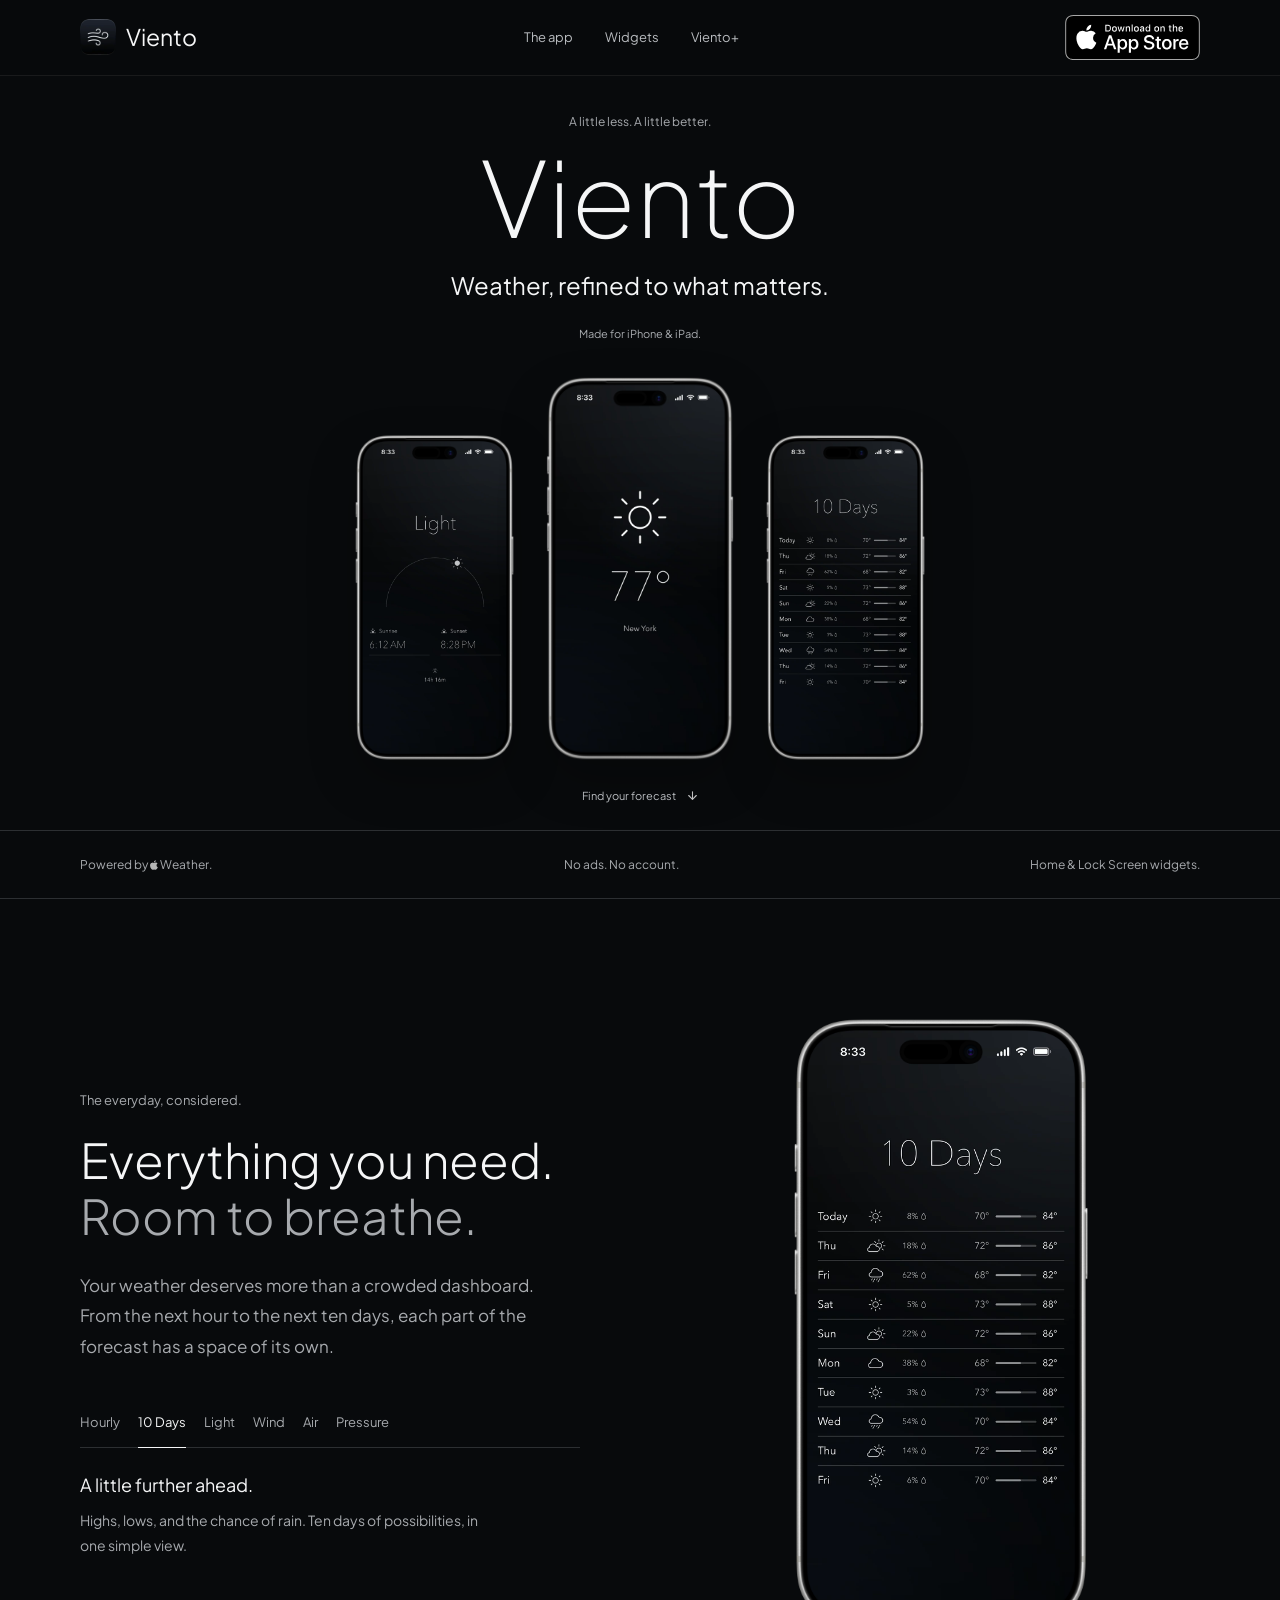
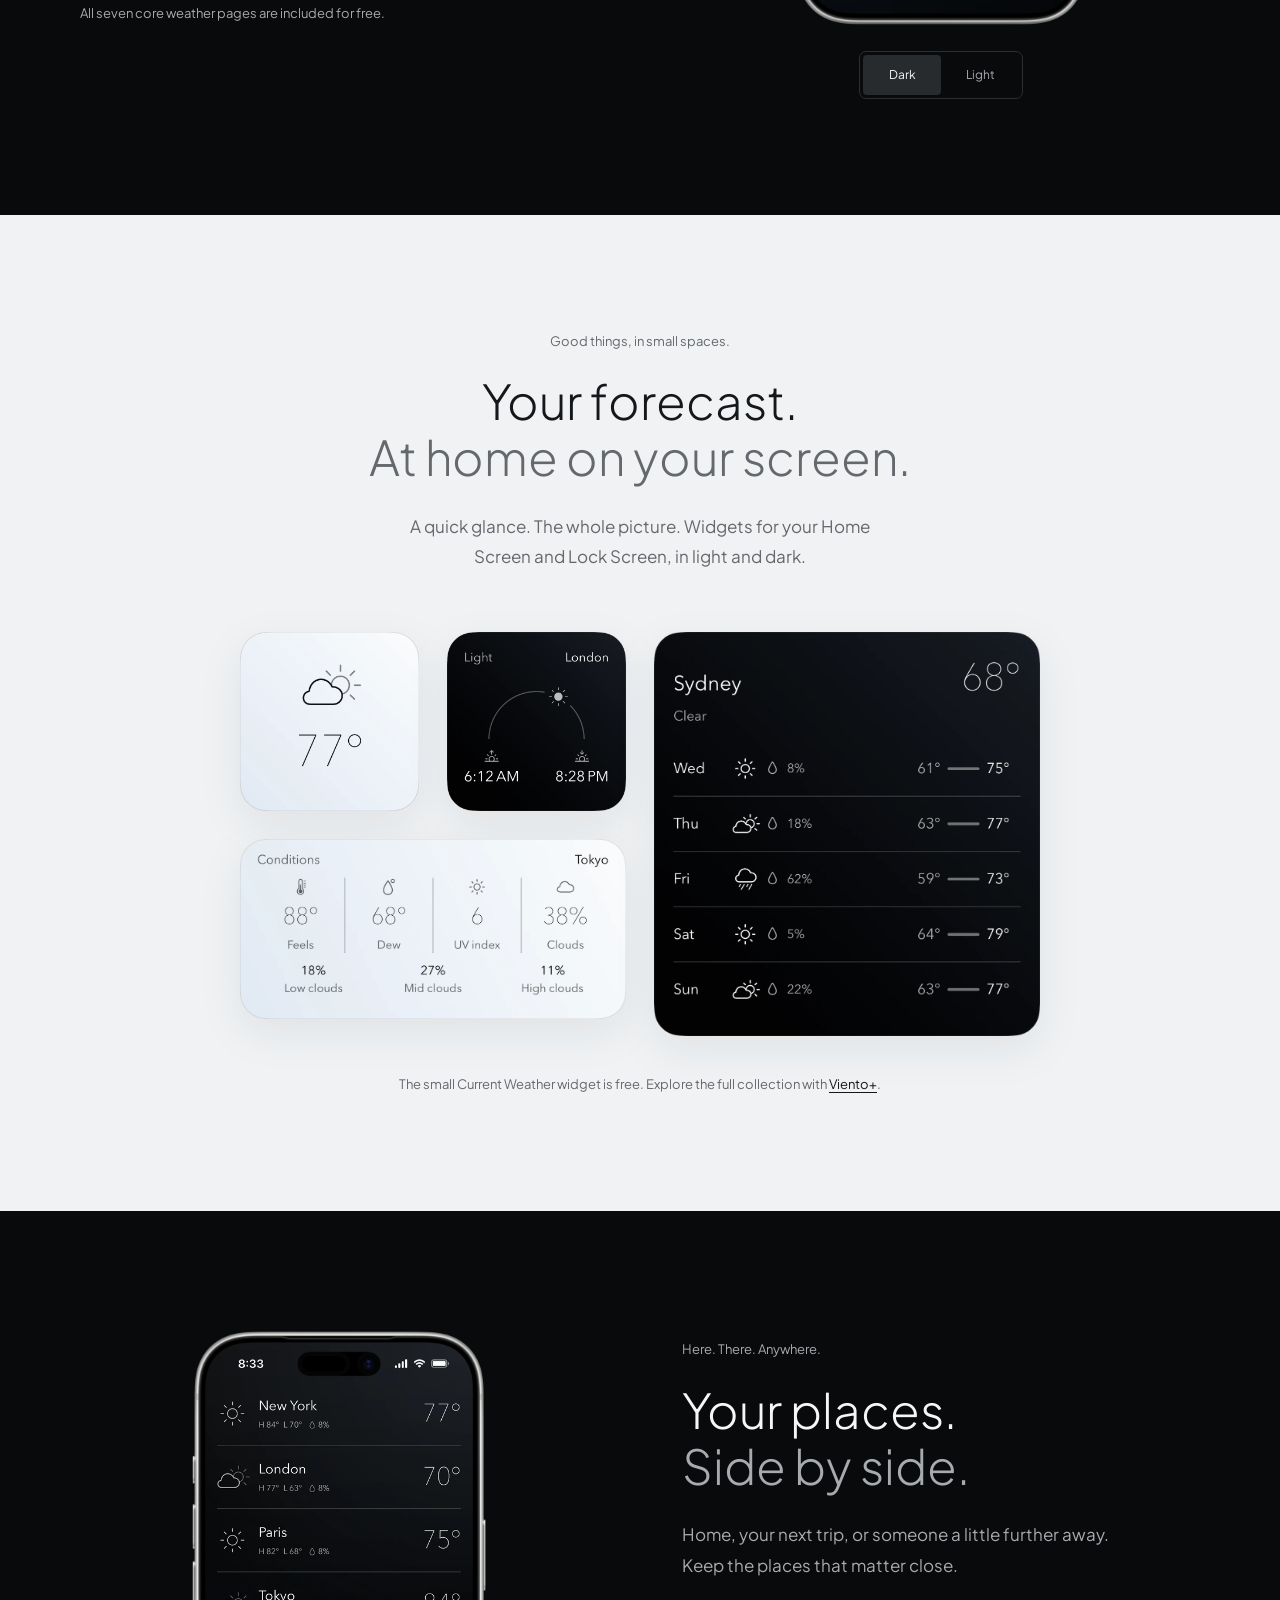
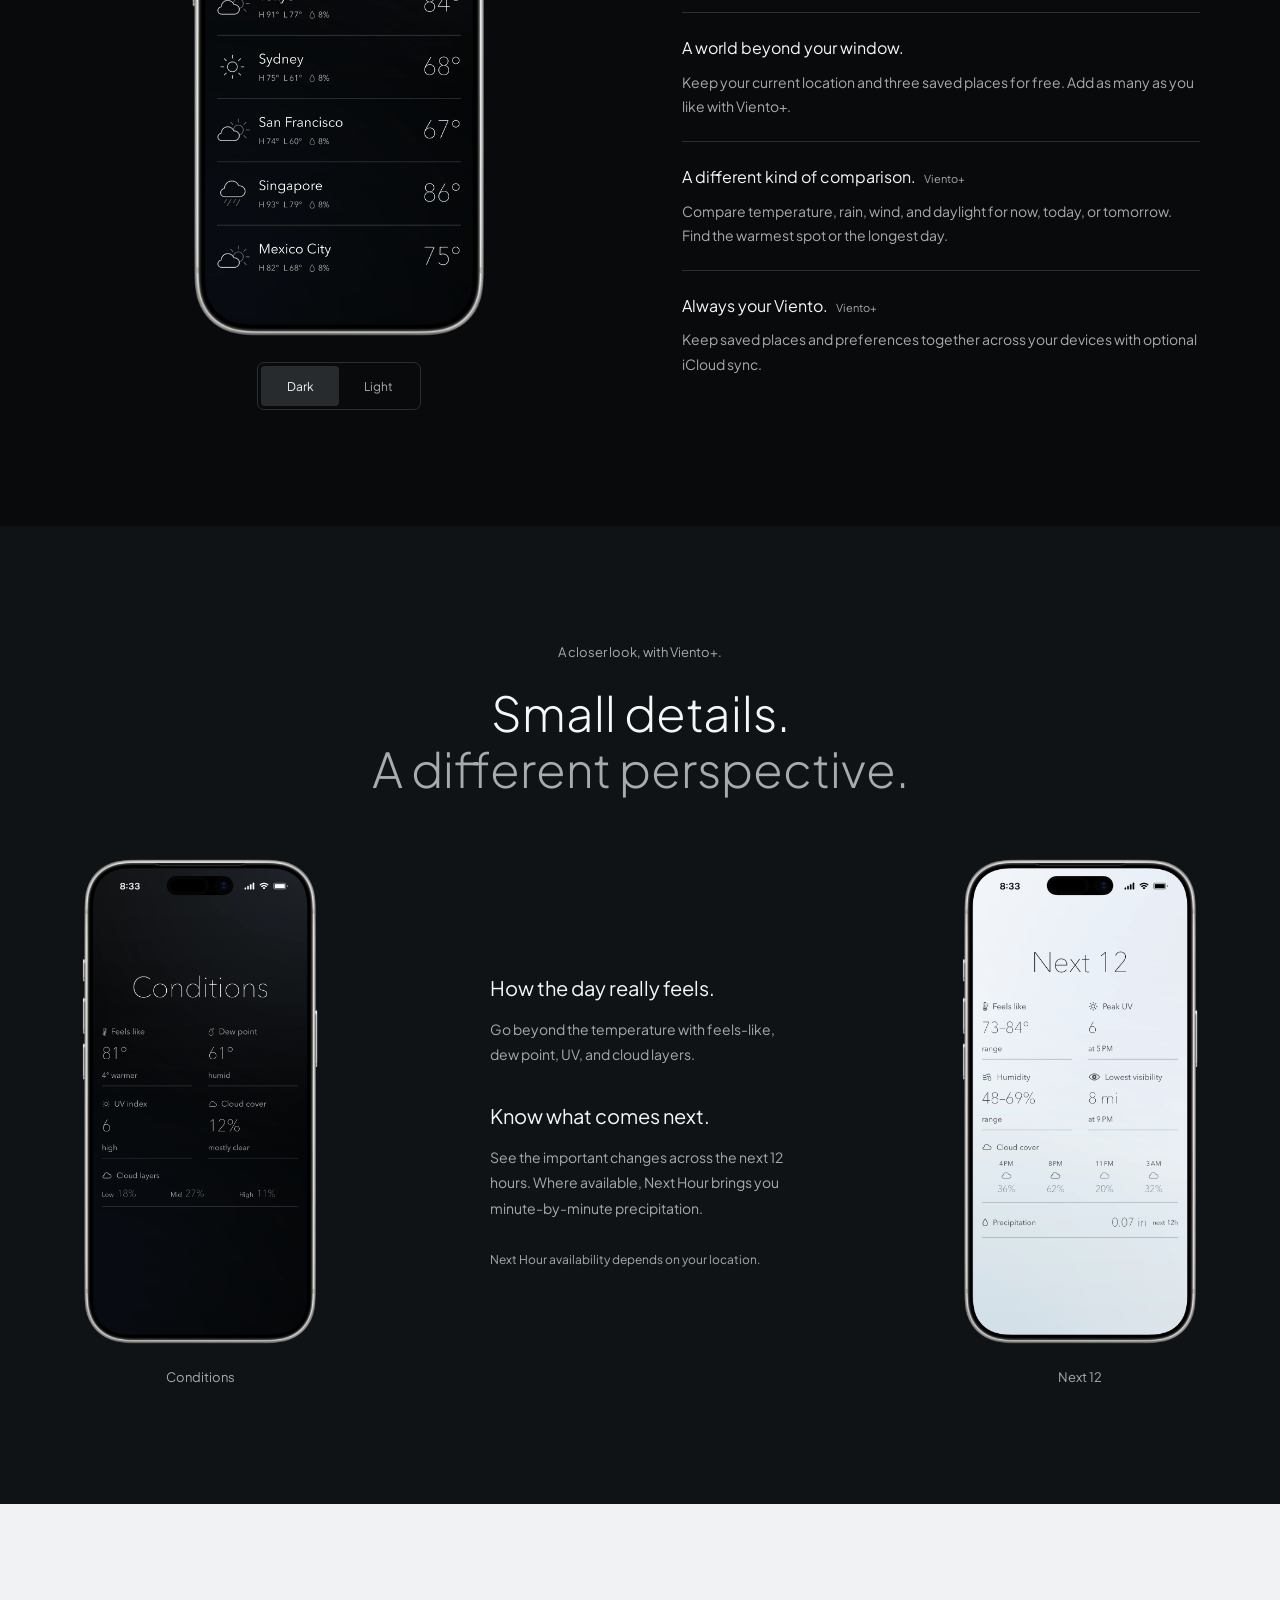
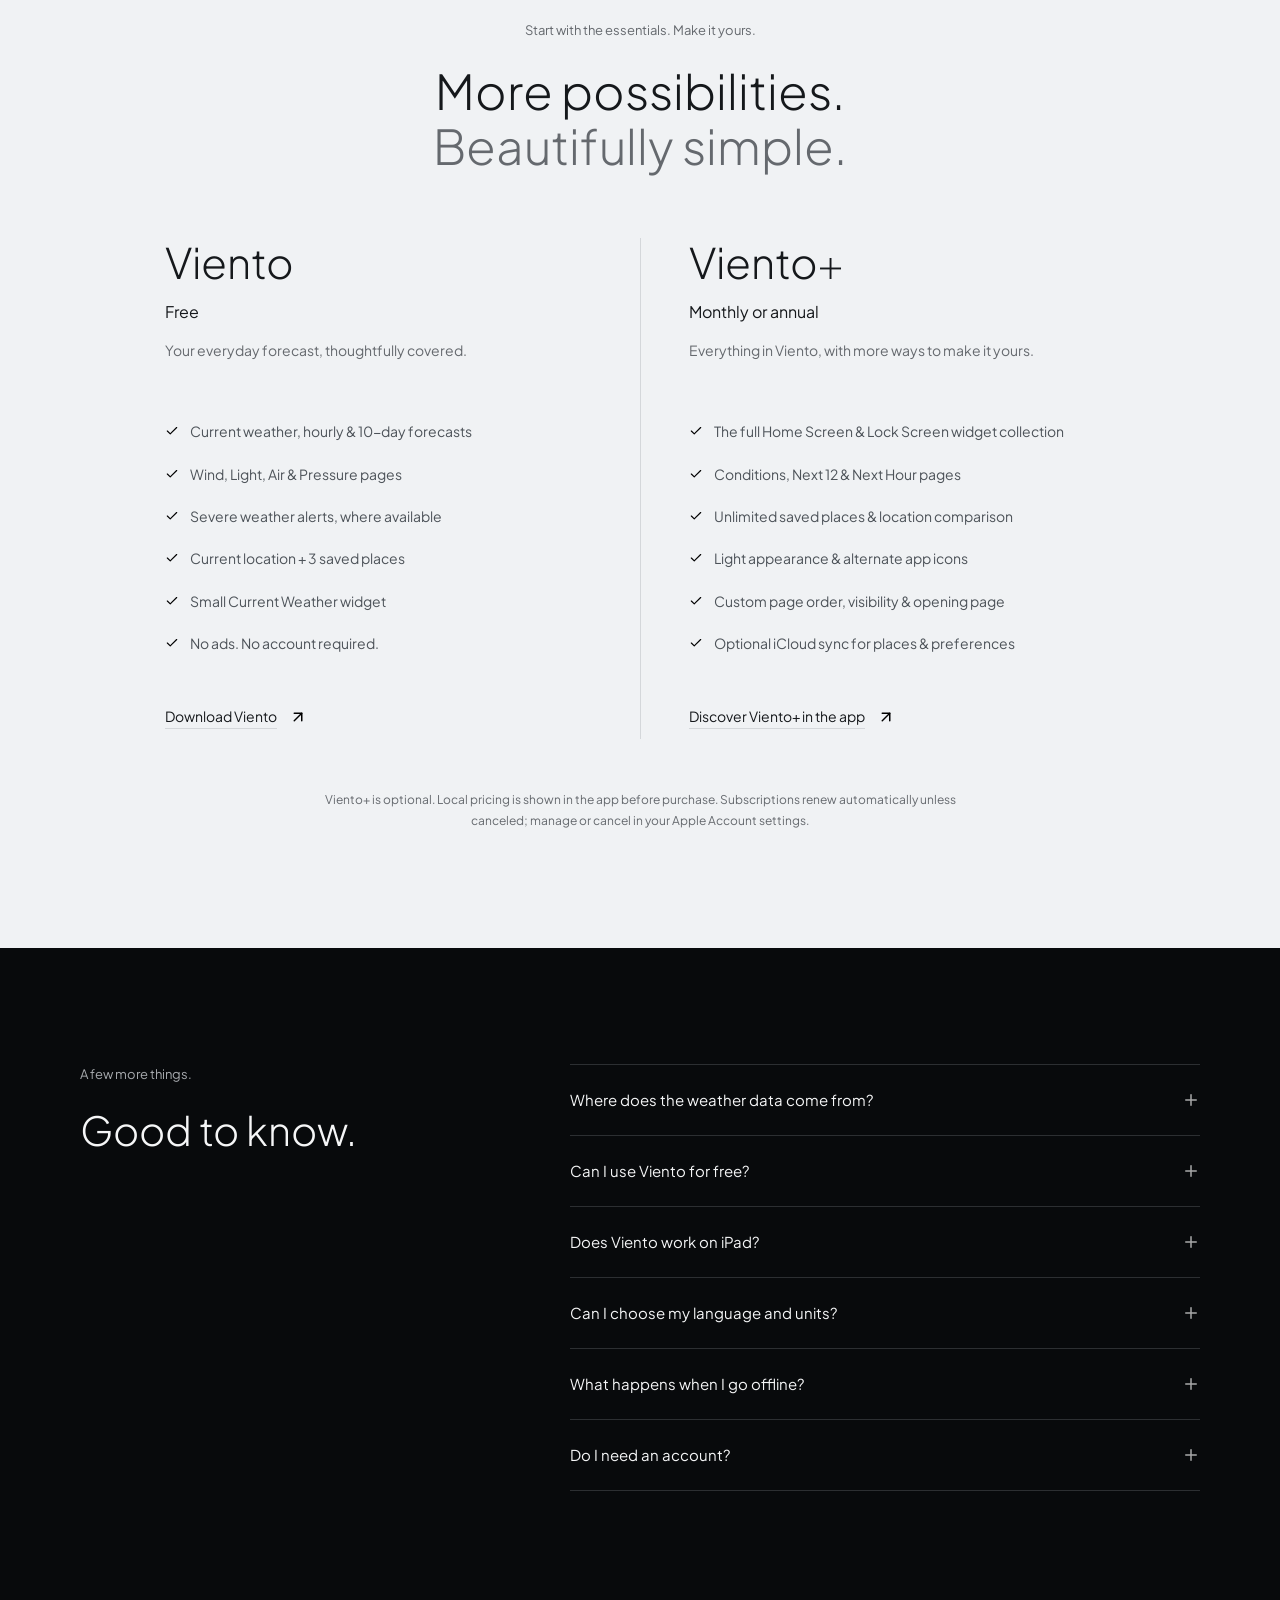
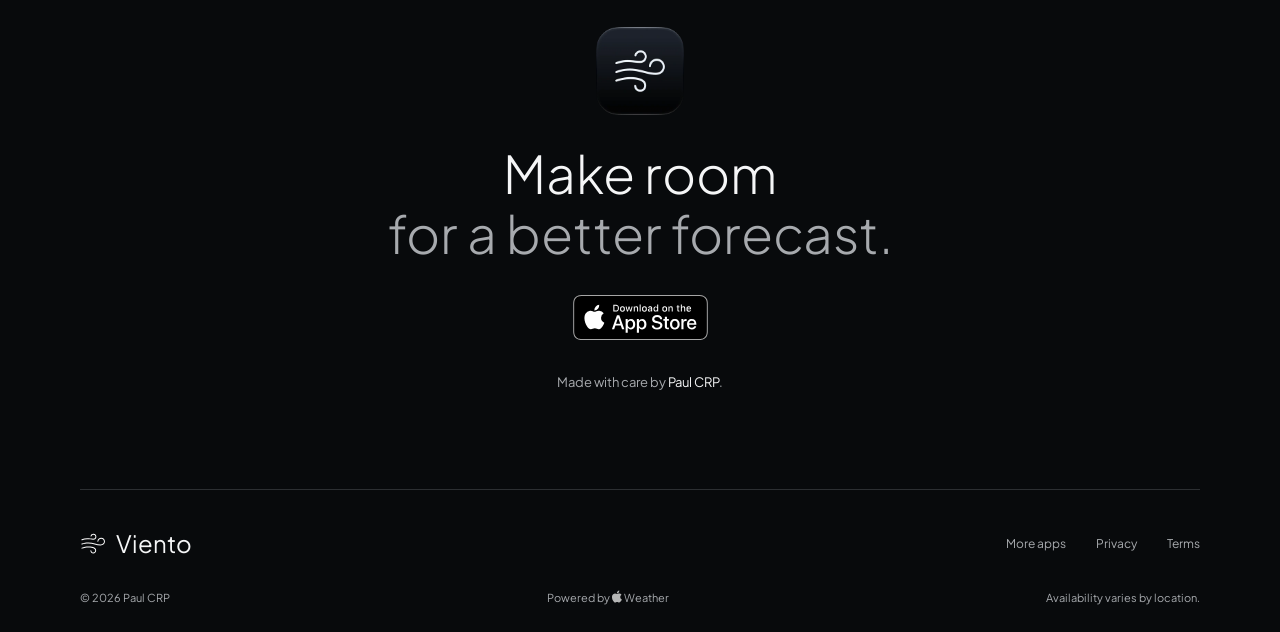
==== commit 4e8f1a02: "Align Apple Weather attribution text" ====
--- a/index.html
+++ b/index.html
@@ -26,7 +26,7 @@
     <meta name="twitter:title" content="Viento. Weather, refined to what matters." />
     <meta name="twitter:description" content="Minimal weather. Beautiful widgets. Made for iPhone and iPad." />
     <meta name="twitter:image" content="https://vientoweather.com/images/optimized/viento-icon-256.png?v=20260901-2" />
-    <link rel="stylesheet" href="assets/css/viento.css?v=20260905-4" />
+    <link rel="stylesheet" href="assets/css/viento.css?v=20260905-5" />
     <script src="assets/js/viento-previews.js" defer></script>
     <script src="assets/js/viento.js" defer></script>
     <script src="assets/js/analytics.js" defer></script>
--- a/assets/css/viento.css
+++ b/assets/css/viento.css
@@ -73,8 +73,8 @@
 .hero h1 { font-size: 104px; font-weight: 200; line-height: 1.1; }
 .hero-tagline { font-size: 24px; font-weight: 400; margin: 12px auto 21px; text-wrap: balance; }
 .hero-note { font-size: 11px; color: var(--secondary); margin-top: 9px; }
-.apple-weather-attribution { display: inline-flex; align-items: center; gap: 2px; white-space: nowrap; transition: color .2s ease; }
-.apple-weather-attribution img { width: 8px; height: 10px; opacity: .7; }
+.apple-weather-attribution { display: inline; font: inherit; line-height: inherit; vertical-align: baseline; white-space: nowrap; transition: color .2s ease; }
+.apple-weather-attribution img { display: inline-block; width: 8px; height: 10px; vertical-align: -1px; opacity: .7; }
 .apple-weather-attribution:hover { color: var(--text); }
 .apple-weather-attribution:hover img { opacity: 1; }
 .hero-devices { display: flex; justify-content: center; align-items: flex-end; gap: 30px; height: min(390px, 43svh); margin: 32px auto 0; }
@@ -169,7 +169,7 @@
 .footer a:hover { color: var(--text); }
 .footer-bottom { display: flex; justify-content: space-between; gap: 20px; margin-top: 26px; font-size: 11px; color: var(--secondary); }
 .footer-bottom a { text-decoration: underline; text-underline-offset: 3px; }
-.footer-bottom .weather-attribution { display: inline; white-space: nowrap; text-decoration: none; }
+.footer-bottom .weather-attribution { display: inline; font: inherit; line-height: inherit; vertical-align: baseline; white-space: nowrap; text-decoration: none; }
 .weather-attribution img { display: inline-block; vertical-align: -1px; opacity: .7; }
 .weather-attribution:hover img { opacity: 1; }
 .reveal { opacity: 1; }
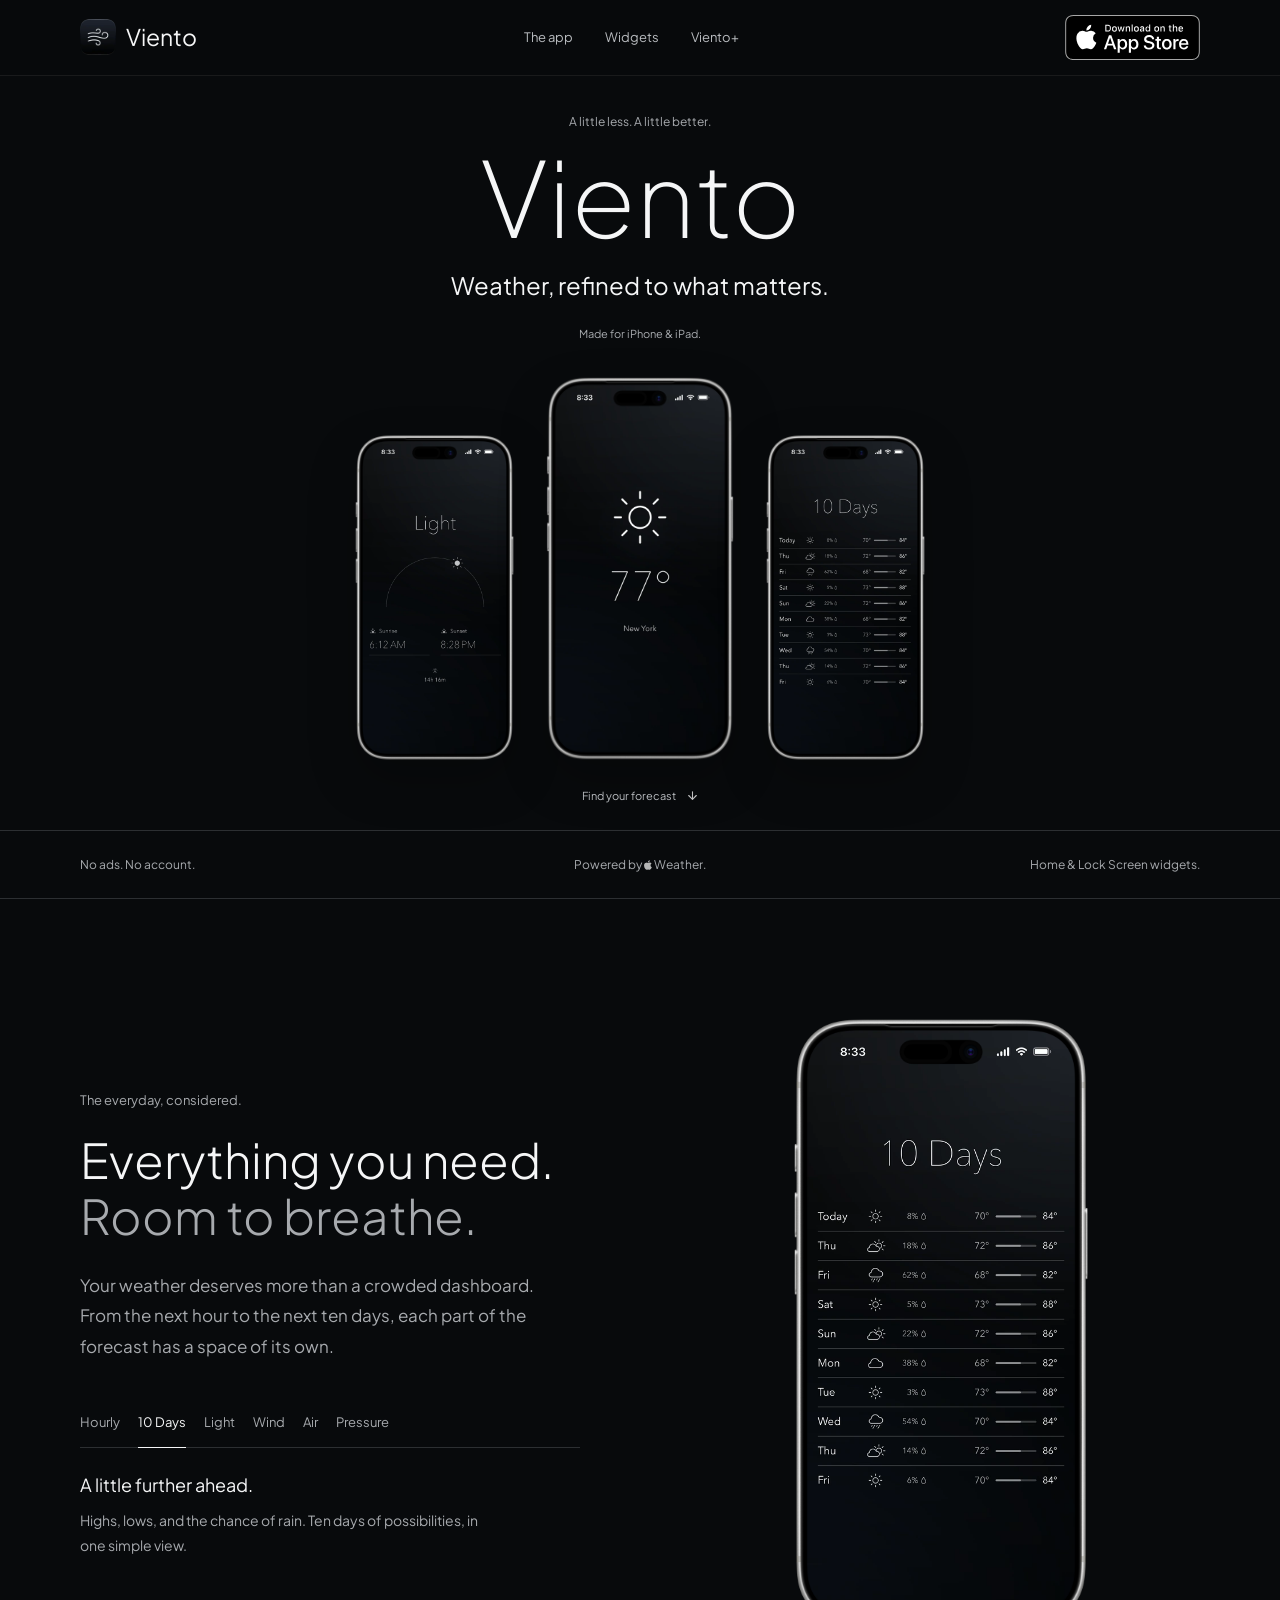
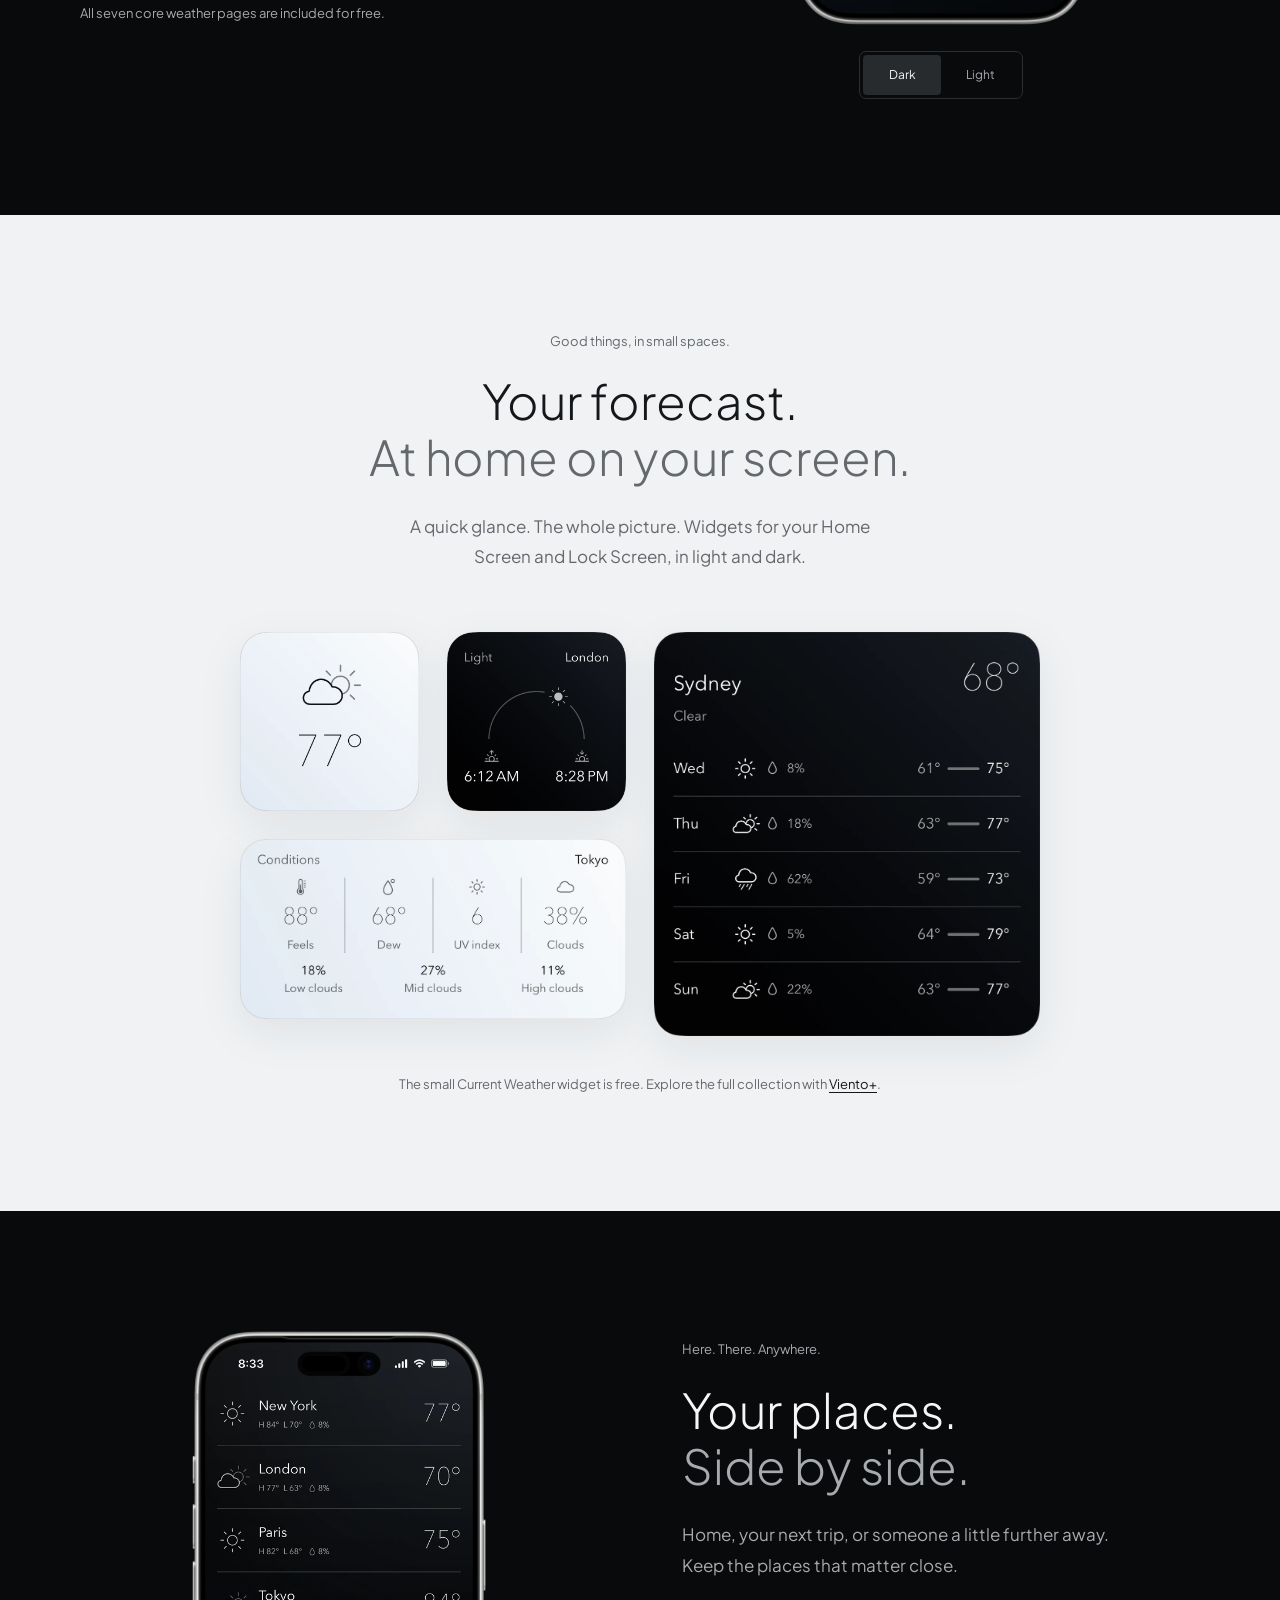
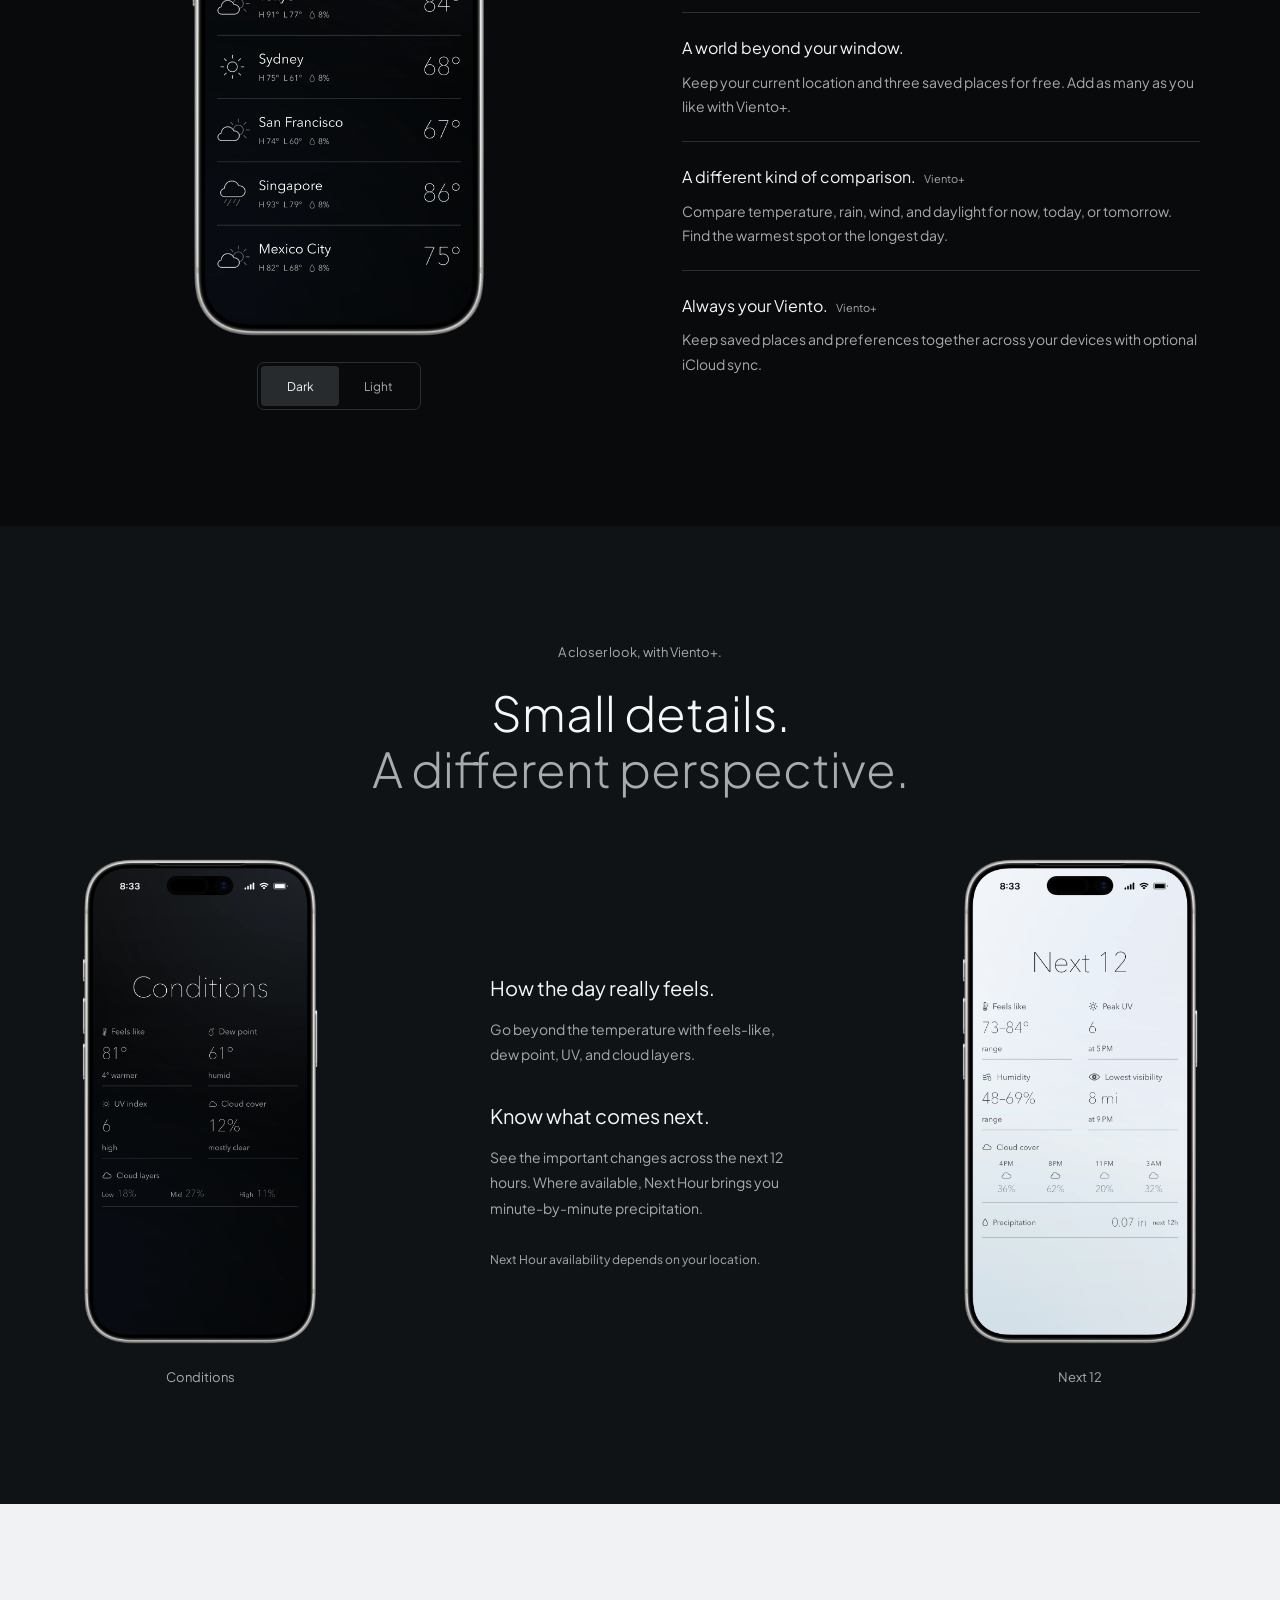
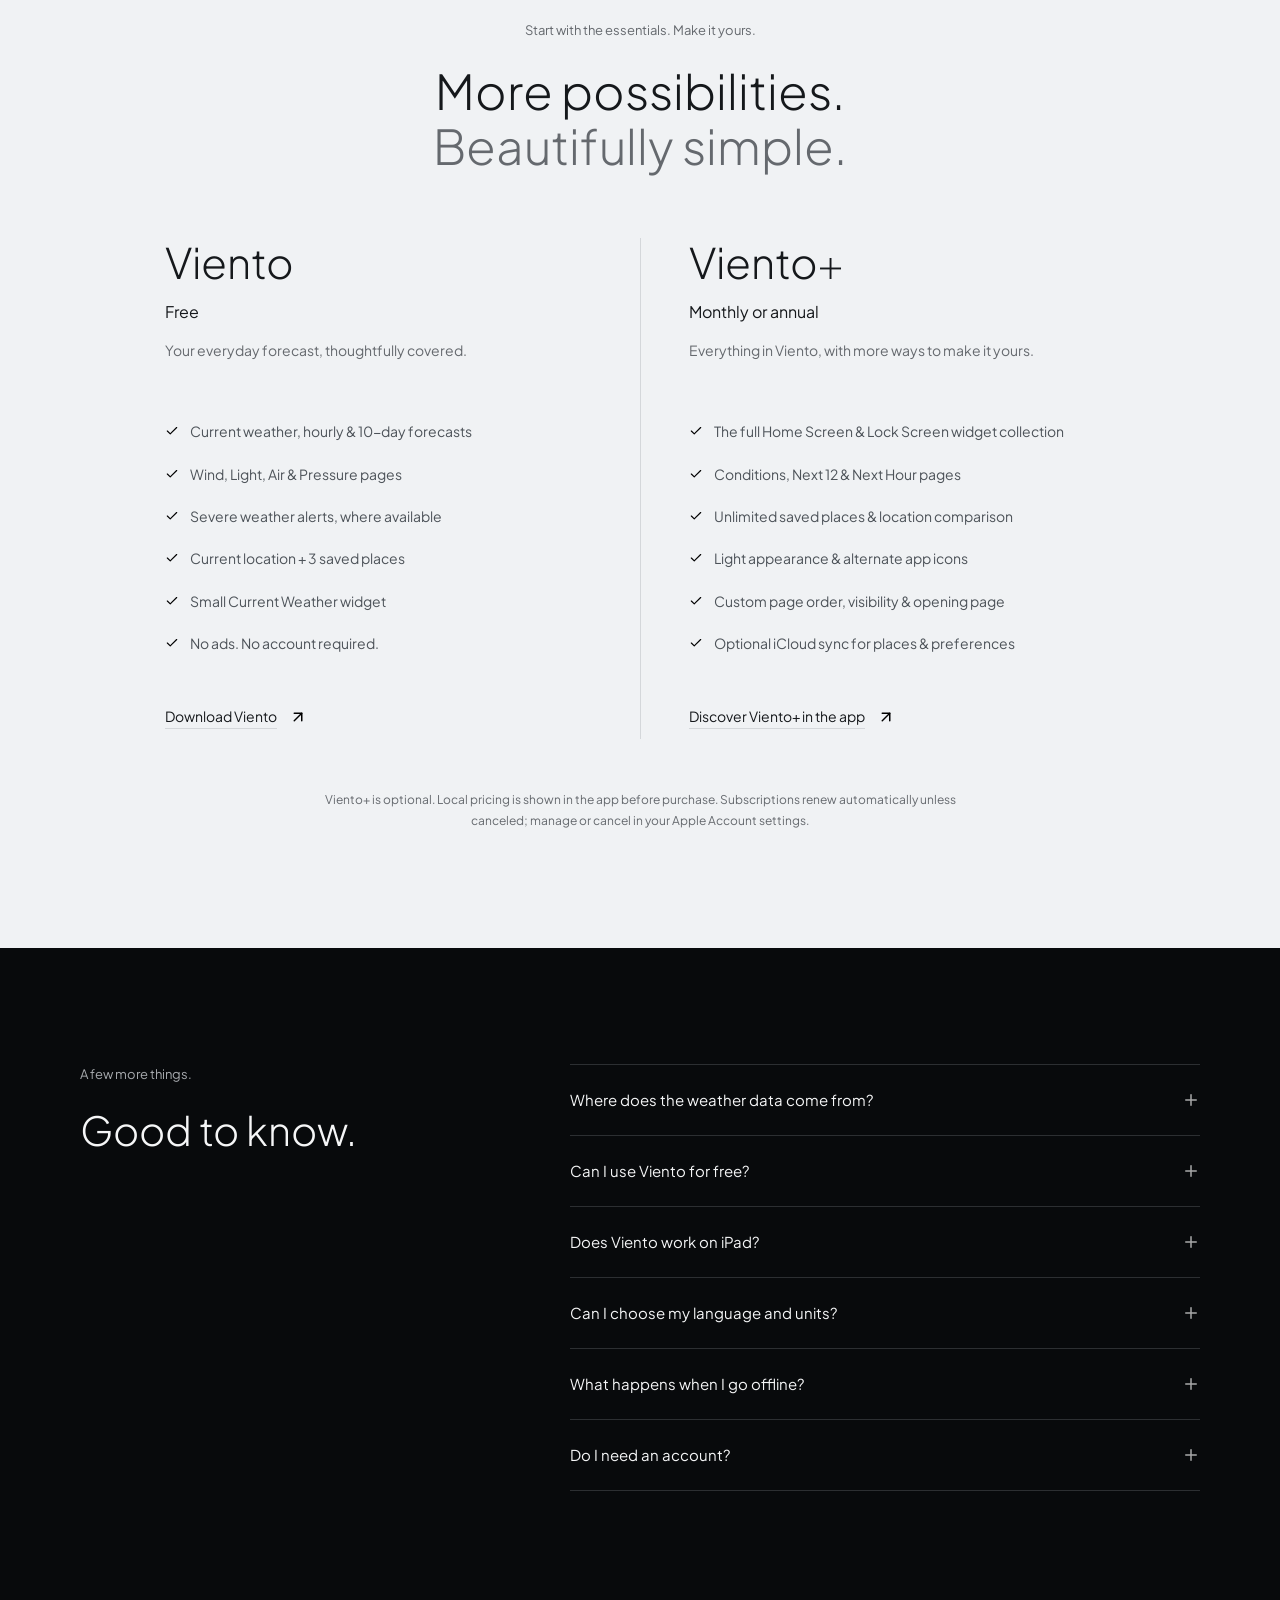
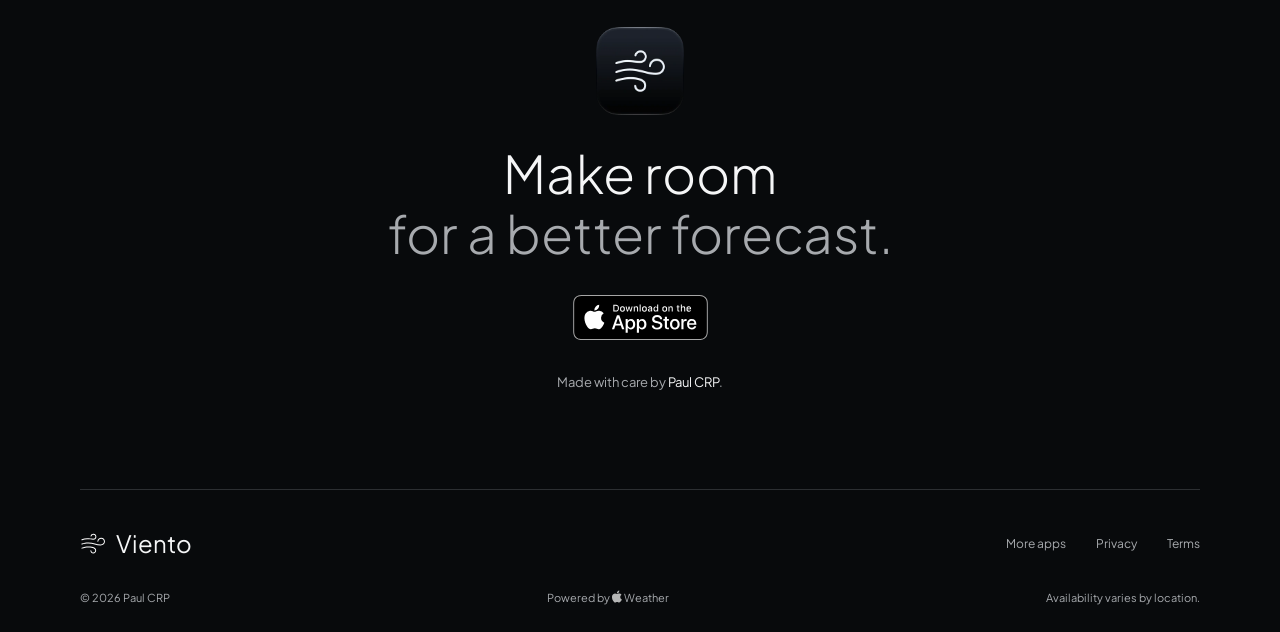
==== commit 395bc33e: "Center Apple Weather in essentials bar" ====
--- a/index.html
+++ b/index.html
@@ -26,7 +26,7 @@
     <meta name="twitter:title" content="Viento. Weather, refined to what matters." />
     <meta name="twitter:description" content="Minimal weather. Beautiful widgets. Made for iPhone and iPad." />
     <meta name="twitter:image" content="https://vientoweather.com/images/optimized/viento-icon-256.png?v=20260901-2" />
-    <link rel="stylesheet" href="assets/css/viento.css?v=20260905-5" />
+    <link rel="stylesheet" href="assets/css/viento.css?v=20260905-6" />
     <script src="assets/js/viento-previews.js" defer></script>
     <script src="assets/js/viento.js" defer></script>
     <script src="assets/js/analytics.js" defer></script>
@@ -91,7 +91,7 @@
       </section>
 
       <div class="essentials-bar">
-        <div class="wrap essentials-inner"><span>Powered by <a class="apple-weather-attribution" href="https://weatherkit.apple.com/legal-attribution.html" target="_blank" rel="noopener noreferrer" aria-label="Apple Weather"><img src="images/viento/apple-mark.svg" width="8" height="10" alt="" /> Weather</a>.</span><span>No ads. No account.</span><span>Home &amp; Lock Screen widgets.</span></div>
+        <div class="wrap essentials-inner"><span>No ads. No account.</span><span>Powered by <a class="apple-weather-attribution" href="https://weatherkit.apple.com/legal-attribution.html" target="_blank" rel="noopener noreferrer" aria-label="Apple Weather"><img src="images/viento/apple-mark.svg" width="8" height="10" alt="" /> Weather</a>.</span><span>Home &amp; Lock Screen widgets.</span></div>
       </div>
 
       <section class="forecast-section section wrap" id="forecast" aria-labelledby="forecast-title">
--- a/assets/css/viento.css
+++ b/assets/css/viento.css
@@ -86,7 +86,9 @@
 .hero-explore { display: inline-flex; gap: 10px; align-items: center; font-size: 11px; color: #b9bcc0; margin-top: 25px; }
 .hero-explore .icon { width: 13px; height: 13px; opacity: .75; }
 .essentials-bar { border-block: 1px solid var(--line); }
-.essentials-inner { display: flex; justify-content: space-between; gap: 20px; padding-block: 24px; font-size: 12px; color: var(--secondary); }
+.essentials-inner { display: grid; grid-template-columns: 1fr auto 1fr; align-items: center; gap: 20px; padding-block: 24px; font-size: 12px; color: var(--secondary); }
+.essentials-inner > span:nth-child(2) { justify-self: center; }
+.essentials-inner > span:last-child { justify-self: end; text-align: right; }
 
 .forecast-section { display: grid; grid-template-columns: 1fr 1fr; align-items: center; gap: 84px; }
 .forecast-copy { max-width: 500px; }
@@ -240,7 +242,7 @@
   .hero-tagline { font-size: 20px; max-width: 340px; margin-top: 14px; }
   .hero-devices { height: min(340px, 40svh); gap: 15px; margin-top: 30px; }
   .hero-phone-side { height: 80%; }
-  .essentials-inner { flex-wrap: wrap; justify-content: center; padding-block: 18px; gap: 6px 20px; font-size: 11px; }
+  .essentials-inner { display: flex; flex-wrap: wrap; justify-content: center; padding-block: 18px; gap: 6px 20px; font-size: 11px; }
   h2 { font-size: 36px; }
   .section-description { font-size: 15px; margin-top: 22px; }
   .eyebrow { font-size: 12px; margin-bottom: 18px; }
